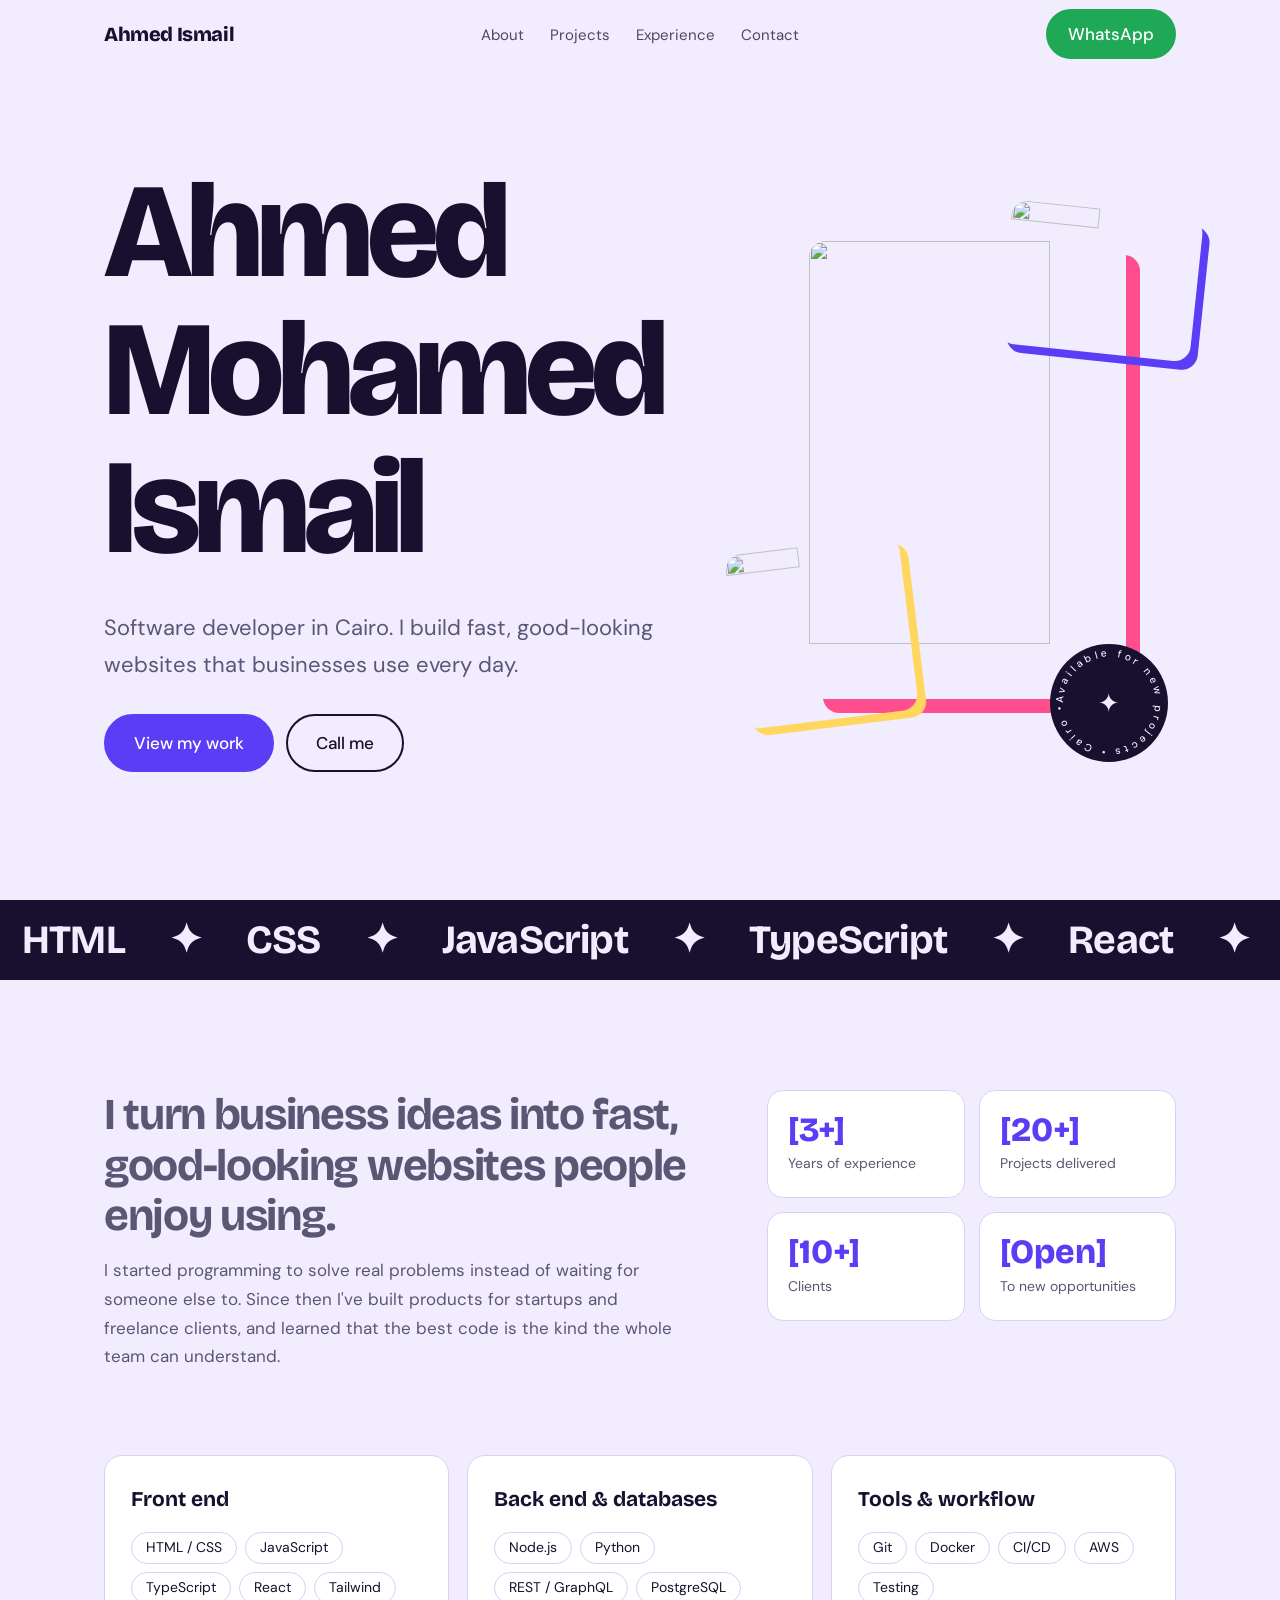
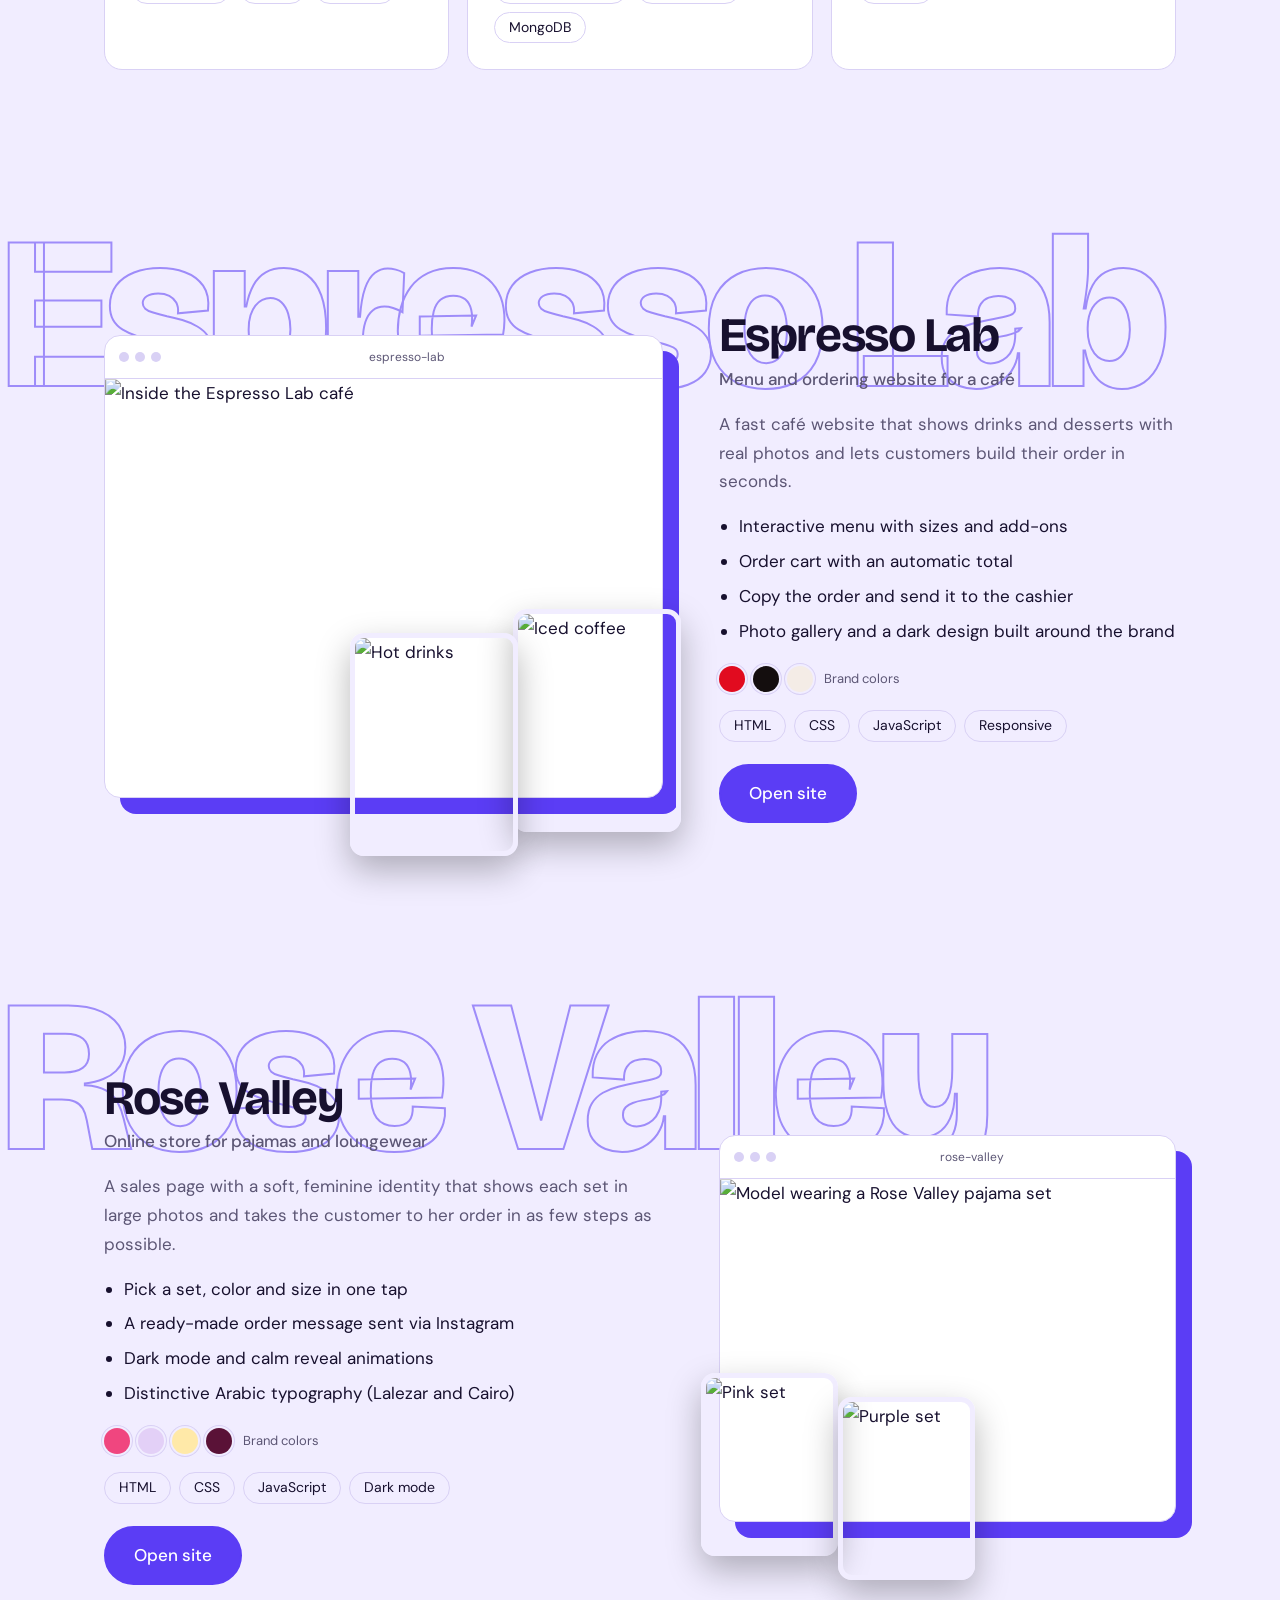
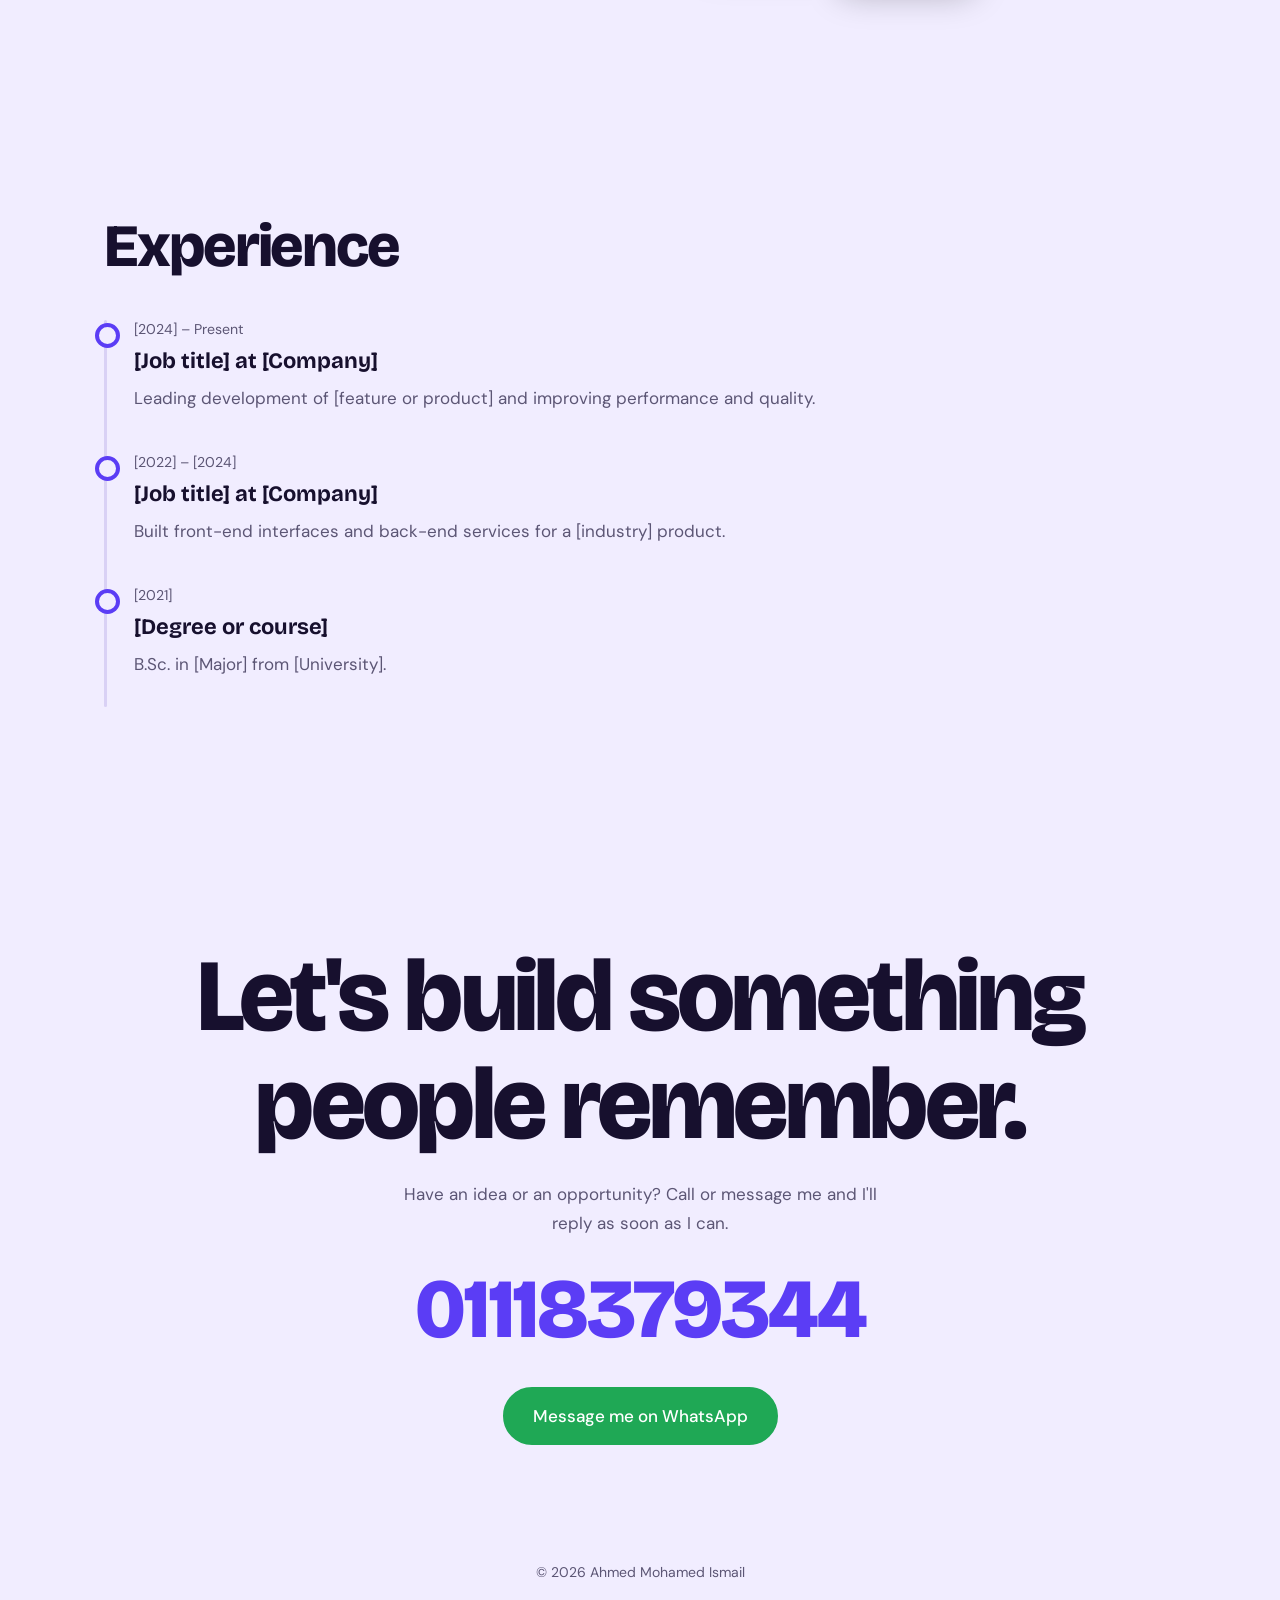
==== index.html @ ab4a49ce "Add files via upload" ====
<!DOCTYPE html>
<html lang="en" dir="ltr">
<head>
<meta charset="utf-8">
<meta name="viewport" content="width=device-width, initial-scale=1, viewport-fit=cover">
<title>Ahmed Mohamed Ismail | Software Developer</title>
<link rel="preconnect" href="https://fonts.googleapis.com">
<link href="https://fonts.googleapis.com/css2?family=Bricolage+Grotesque:opsz,wght@12..96,500;12..96,700;12..96,800&family=DM+Sans:wght@400;500&display=swap" rel="stylesheet">
<link rel="stylesheet" href="style.css">
</head>
<body data-theme="home"><header class="nav"><div class="wrap">
  <a class="logo" href="#top">Ahmed Ismail</a>
  <ul><li><a href="#about">About</a></li><li><a href="#projects">Projects</a></li><li><a href="#exp">Experience</a></li><li><a href="#contact">Contact</a></li></ul>
  <a class="btn wa" style="padding:9px 20px" href="https://wa.me/201118379344" target="_blank" rel="noopener">WhatsApp</a>
</div></header>

<section class="hero" id="top" data-theme="home"><div class="wrap">
  <div>
    <h1 aria-label="Ahmed Mohamed Ismail"><span class="ln" aria-hidden="true">Ahmed</span><span class="ln" aria-hidden="true">Mohamed</span><span class="ln" aria-hidden="true">Ismail</span></h1>
    <p>Software developer in Cairo. I build fast, good-looking websites that businesses use every day.</p>
    <div class="btns"><a class="btn main" href="#projects">View my work</a><a class="btn" href="tel:+201118379344" target="_top">Call me</a></div>
  </div>
  <div class="stack" aria-hidden="true">
    <img class="lay l1" src="images/Rm.webp" data-k="Rm" alt="">
    <img class="lay l2" src="images/Ea.webp" data-k="Ea" alt="">
    <img class="lay l3" src="images/Em.webp" data-k="Em" alt="">
    <div class="badge"><svg viewBox="0 0 120 120"><defs><path id="cp" d="M60,60 m-47,0 a47,47 0 1,1 94,0 a47,47 0 1,1 -94,0"/></defs><text><textPath href="#cp" textLength="292" lengthAdjust="spacing">Available for new projects • Cairo • </textPath></text></svg><b>✦</b></div>
  </div>
</div></section>

<div class="band" aria-hidden="true"><div class="track"><span>HTML</span><span>✦</span><span>CSS</span><span>✦</span><span>JavaScript</span><span>✦</span><span>TypeScript</span><span>✦</span><span>React</span><span>✦</span><span>Node.js</span><span>✦</span><span>Python</span><span>✦</span><span>PostgreSQL</span><span>✦</span><span>Git</span><span>✦</span><span>Docker</span><span>✦</span><span>HTML</span><span>✦</span><span>CSS</span><span>✦</span><span>JavaScript</span><span>✦</span><span>TypeScript</span><span>✦</span><span>React</span><span>✦</span><span>Node.js</span><span>✦</span><span>Python</span><span>✦</span><span>PostgreSQL</span><span>✦</span><span>Git</span><span>✦</span><span>Docker</span><span>✦</span></div></div>

<section class="pad" id="about" data-theme="home"><div class="wrap">
  <div class="about">
    <div>
      <p class="lead">I turn business ideas into fast, good-looking websites people enjoy using.</p>
      <p>I started programming to solve real problems instead of waiting for someone else to. Since then I've built products for startups and freelance clients, and learned that the best code is the kind the whole team can understand.</p>
    </div>
    <div class="facts">
      <div class="fact"><strong>[3+]</strong><span>Years of experience</span></div>
      <div class="fact"><strong>[20+]</strong><span>Projects delivered</span></div>
      <div class="fact"><strong>[10+]</strong><span>Clients</span></div>
      <div class="fact"><strong>[Open]</strong><span>To new opportunities</span></div>
    </div>
  </div>
  <div class="skills" style="margin-top:70px">
    <div class="card"><h3>Front end</h3><div class="chips"><span class="chip">HTML / CSS</span><span class="chip">JavaScript</span><span class="chip">TypeScript</span><span class="chip">React</span><span class="chip">Tailwind</span></div></div>
    <div class="card"><h3>Back end &amp; databases</h3><div class="chips"><span class="chip">Node.js</span><span class="chip">Python</span><span class="chip">REST / GraphQL</span><span class="chip">PostgreSQL</span><span class="chip">MongoDB</span></div></div>
    <div class="card"><h3>Tools &amp; workflow</h3><div class="chips"><span class="chip">Git</span><span class="chip">Docker</span><span class="chip">CI/CD</span><span class="chip">AWS</span><span class="chip">Testing</span></div></div>
  </div>
</div></section>

<span id="projects"></span>
<section class="proj" id="espresso" data-theme="espresso">
  <div class="big" aria-hidden="true">Espresso Lab</div>
  <div class="wrap"><div class="pgrid">
    <div class="shot">
      <div class="frame"><div class="bar"><span></span><span></span><span></span><em>espresso-lab</em></div><img src="images/Em.webp" data-k="Em" alt="Inside the Espresso Lab café"></div>
      <img class="mini a" src="images/Ea.webp" data-k="Ea" alt="Iced coffee"><img class="mini b" src="images/Eb.webp" data-k="Eb" alt="Hot drinks">
    </div>
    <div class="info">
      <h3>Espresso Lab</h3>
      <p class="kind">Menu and ordering website for a café</p>
      <p>A fast café website that shows drinks and desserts with real photos and lets customers build their order in seconds.</p>
      <ul><li>Interactive menu with sizes and add-ons</li><li>Order cart with an automatic total</li><li>Copy the order and send it to the cashier</li><li>Photo gallery and a dark design built around the brand</li></ul>
      <div class="sw"><i style="background:#e10b1f"></i><i style="background:#140e0e"></i><i style="background:#f4ece6"></i>&nbsp;Brand colors</div>
      <div class="chips" style="margin-bottom:22px"><span class="chip">HTML</span><span class="chip">CSS</span><span class="chip">JavaScript</span><span class="chip">Responsive</span></div>
      <a class="btn main" href="projects/espresso-lab.html" target="_blank" rel="noopener">Open site</a>
    </div>
  </div></div>
</section>

<section class="proj rev" id="rose" data-theme="rose">
  <div class="big" aria-hidden="true">Rose Valley</div>
  <div class="wrap"><div class="pgrid">
    <div class="shot">
      <div class="frame"><div class="bar"><span></span><span></span><span></span><em>rose-valley</em></div><img src="images/Rm.webp" data-k="Rm" alt="Model wearing a Rose Valley pajama set" style="object-position:center 20%"></div>
      <img class="mini a" src="images/Ra.webp" data-k="Ra" alt="Pink set"><img class="mini b" src="images/Rb.webp" data-k="Rb" alt="Purple set">
    </div>
    <div class="info">
      <h3>Rose Valley</h3>
      <p class="kind">Online store for pajamas and loungewear</p>
      <p>A sales page with a soft, feminine identity that shows each set in large photos and takes the customer to her order in as few steps as possible.</p>
      <ul><li>Pick a set, color and size in one tap</li><li>A ready-made order message sent via Instagram</li><li>Dark mode and calm reveal animations</li><li>Distinctive Arabic typography (Lalezar and Cairo)</li></ul>
      <div class="sw"><i style="background:#f0467f"></i><i style="background:#e3d0f7"></i><i style="background:#ffe9a8"></i><i style="background:#5a1237"></i>&nbsp;Brand colors</div>
      <div class="chips" style="margin-bottom:22px"><span class="chip">HTML</span><span class="chip">CSS</span><span class="chip">JavaScript</span><span class="chip">Dark mode</span></div>
      <a class="btn main" href="projects/rose-valley.html" target="_blank" rel="noopener">Open site</a>
    </div>
  </div></div>
</section>

<section class="pad" id="exp" data-theme="home"><div class="wrap">
  <h2>Experience</h2>
  <div class="tl"><i></i><ul style="list-style:none;margin:0;padding:0">
    <li><small>[2024] – Present</small><h3>[Job title] at [Company]</h3><p>Leading development of [feature or product] and improving performance and quality.</p></li>
    <li><small>[2022] – [2024]</small><h3>[Job title] at [Company]</h3><p>Built front-end interfaces and back-end services for a [industry] product.</p></li>
    <li><small>[2021]</small><h3>[Degree or course]</h3><p>B.Sc. in [Major] from [University].</p></li>
  </ul></div>
</div></section>

<section class="contact" id="contact" data-theme="home"><div class="wrap">
  <h2>Let's build something people remember.</h2>
  <p>Have an idea or an opportunity? Call or message me and I'll reply as soon as I can.</p>
  <a class="num" href="tel:+201118379344" target="_top">01118379344</a><br>
  <a class="btn wa" id="mag" href="https://wa.me/201118379344" target="_blank" rel="noopener">Message me on WhatsApp</a>
</div></section>
<footer>© 2026 Ahmed Mohamed Ismail</footer>

<div id="viewer" hidden role="dialog" aria-modal="true" aria-label="Project preview"><div class="vbar"><b id="vt"></b><span><a id="vo" target="_blank" rel="noopener">Open in new tab</a><button id="vc" type="button">Close</button></span></div><iframe id="vf" title="Project preview" sandbox="allow-scripts allow-same-origin allow-popups allow-forms allow-modals allow-top-navigation-by-user-activation"></iframe></div>
<script src="script.js"></script>
</body>
</html>
---- style.css ----
:root{--bg:#f1edff;--fg:#17102e;--accent:#5b3df5;--muted:#5c5675;--card:#fff;--line:#d9d1f5;--on:#fff;--pop:#ff4d8d;--sun:#ffd75e;
box-sizing:border-box;padding-bottom:env(safe-area-inset-bottom,0px)}
@media (prefers-color-scheme:dark){:root:not([data-theme="light"]){--bg:#110c24;--fg:#f1edff;--accent:#8f7bff;--muted:#a59fc0;--card:#1b1536;--line:#2c2450;--on:#110c24}}
:root[data-theme="dark"]{--bg:#110c24;--fg:#f1edff;--accent:#8f7bff;--muted:#a59fc0;--card:#1b1536;--line:#2c2450;--on:#110c24}
body[data-theme="espresso"]{--bg:#150a0c;--fg:#f4ece6;--accent:#e10b1f;--muted:#b3a39d;--card:#241415;--line:#3a2224;--on:#fff}
body[data-theme="rose"]{--bg:#ffe6ef;--fg:#5a1237;--accent:#f0467f;--muted:#86465f;--card:#fff;--line:#f5c3d6;--on:#fff}
html{scroll-padding-top:env(safe-area-inset-top,0px);scroll-behavior:smooth;-webkit-text-size-adjust:100%}
*{box-sizing:border-box}
body{margin:0;overflow-x:clip;background:var(--bg);color:var(--fg);font:400 17px/1.7 "DM Sans","Segoe UI",system-ui,sans-serif;transition:background-color .9s ease,color .9s ease}
h1,h2,h3,.logo{font-family:"Bricolage Grotesque","DM Sans",system-ui,sans-serif}
a{color:inherit}
:focus-visible{outline:3px solid var(--accent);outline-offset:3px;border-radius:6px}
.wrap{max-width:1120px;margin:0 auto;padding:0 24px;position:relative}
.btn,.chip,.frame,.fact,.card,.bar,.nav{transition:background-color .9s,border-color .9s,color .9s,box-shadow .9s,transform .25s}
/* nav */
.nav{position:fixed;top:0;left:0;right:0;z-index:20;padding-top:env(safe-area-inset-top,0px);background:var(--bg);background:color-mix(in srgb,var(--bg) 78%,transparent);backdrop-filter:blur(12px);-webkit-backdrop-filter:blur(12px)}
.nav .wrap{display:flex;align-items:center;justify-content:space-between;height:68px}
.logo{font-weight:800;font-size:20px;text-decoration:none;letter-spacing:-.02em}
.nav ul{display:flex;gap:26px;list-style:none;margin:0;padding:0}
.nav ul a{text-decoration:none;font-size:15px;opacity:.75}.nav ul a:hover{opacity:1}
.btn{display:inline-block;padding:13px 28px;border-radius:999px;text-decoration:none;font-weight:500;border:2px solid var(--fg);cursor:pointer}
.btn.main{background:var(--accent);border-color:var(--accent);color:var(--on)}
.btn.wa{background:#1fa855;border-color:#1fa855;color:#fff}
.btn:hover{transform:translateY(-3px)}
.btns{display:flex;gap:12px;flex-wrap:wrap}
/* hero */
.hero,.proj,.contact{overflow-x:clip}
.hero{min-height:100vh;min-height:100svh;display:flex;align-items:center;padding:110px 0 70px}
.hero .wrap{display:grid;grid-template-columns:1.2fr .8fr;gap:30px;align-items:center;width:100%}
.hero h1{font-size:clamp(54px,10.5vw,148px);line-height:.95;font-weight:800;letter-spacing:-.045em;margin:0 0 26px}
.ln{display:block;overflow:hidden;padding-bottom:.08em}
.ch{display:inline-block;animation:rise 1s cubic-bezier(.2,.8,.2,1) both;animation-delay:calc(var(--i)*45ms + 150ms)}
@keyframes rise{from{transform:translateY(108%)}to{transform:none}}
.hero p{font-size:clamp(18px,2.2vw,22px);color:var(--muted);max-width:27em;margin:0 0 30px}
.stack{position:relative;aspect-ratio:4/5;width:100%;max-width:420px;justify-self:center;--mx:0;--my:0}
.lay{position:absolute;border-radius:16px;object-fit:cover;transform:translate(calc(var(--mx)*var(--d)*1px),calc(var(--my)*var(--d)*1px)) rotate(var(--r));transition:transform .25s ease-out}
.l1{inset:6% 12% 6% 12%;width:76%;height:88%;--d:14;--r:0deg;box-shadow:14px 14px 0 var(--pop)}
.l2{left:-6%;bottom:2%;width:42%;aspect-ratio:1;--d:30;--r:-7deg;box-shadow:8px 8px 0 var(--sun)}
.l3{right:-5%;top:0;width:46%;aspect-ratio:4/3;--d:22;--r:6deg;box-shadow:8px 8px 0 var(--accent)}
.badge{position:absolute;right:2%;bottom:-6%;width:118px;height:118px;border-radius:50%;background:var(--fg);color:var(--bg);display:grid;place-items:center;z-index:3}
.badge svg{position:absolute;inset:0;width:100%;height:100%;animation:spin 16s linear infinite}
.badge text{font:500 10.5px "DM Sans",sans-serif;fill:currentColor}
.badge b{font-size:26px}
@keyframes spin{to{transform:rotate(360deg)}}
/* marquee */
.band{background:var(--fg);color:var(--bg);overflow:hidden;padding:20px 0;direction:ltr}
.track{display:flex;width:max-content;animation:slide 32s linear infinite;font:700 clamp(24px,3.4vw,40px)/1 "Bricolage Grotesque",sans-serif;letter-spacing:-.02em}
.track span{padding:0 22px;white-space:nowrap}
.band:hover .track{animation-play-state:paused}
@keyframes slide{to{transform:translateX(-50%)}}
/* sections */
section{position:relative}
.pad{padding:110px 0}
h2{font-size:clamp(34px,5vw,60px);line-height:1.05;letter-spacing:-.035em;margin:0 0 36px;font-weight:800}
.about{display:grid;grid-template-columns:1.2fr .8fr;gap:50px;align-items:start}
.lead{font:700 clamp(26px,3.6vw,44px)/1.15 "Bricolage Grotesque",sans-serif;letter-spacing:-.03em;margin:0 0 22px}
.about p{color:var(--muted);margin:0 0 14px;max-width:34em}
.facts{display:grid;grid-template-columns:1fr 1fr;gap:14px}
.fact{background:var(--card);border:1px solid var(--line);border-radius:16px;padding:20px}
.fact strong{display:block;font:800 34px/1.1 "Bricolage Grotesque",sans-serif;color:var(--accent)}
.fact span{font-size:14px;color:var(--muted)}
.skills{display:grid;grid-template-columns:repeat(3,1fr);gap:18px}
.card{background:var(--card);border:1px solid var(--line);border-radius:18px;padding:26px}
.card:hover{transform:translateY(-6px)}
.card h3{margin:0 0 14px;font-size:21px}
.chips{display:flex;flex-wrap:wrap;gap:8px}
.chip{border:1px solid var(--line);border-radius:999px;padding:3px 14px;font-size:14px;background:transparent}
/* projects */
.proj{padding:130px 0 120px;overflow:hidden}
.big{position:absolute;top:26px;left:0;font:800 clamp(80px,17vw,250px)/1 "Bricolage Grotesque",sans-serif;letter-spacing:-.05em;white-space:nowrap;color:transparent;-webkit-text-stroke:2px var(--accent);opacity:.55;transform:translateX(calc(var(--p,0)*-18vw));pointer-events:none;user-select:none}
.pgrid{display:grid;grid-template-columns:1.1fr .9fr;gap:56px;align-items:center;position:relative}
.rev .shot{order:2}
.shot{position:relative}
.frame{background:var(--card);border:1px solid var(--line);border-radius:16px;overflow:hidden;box-shadow:16px 16px 0 var(--accent);transform:perspective(1000px) rotateX(var(--rx,0deg)) rotateY(var(--ry,0deg))}
.bar{display:flex;gap:6px;align-items:center;padding:11px 14px;border-bottom:1px solid var(--line);direction:ltr}
.bar span{width:10px;height:10px;border-radius:50%;background:var(--line)}
.bar em{margin:0 auto;font-size:12px;font-style:normal;color:var(--muted)}
.frame img{display:block;width:100%;aspect-ratio:4/3;object-fit:cover;clip-path:inset(0);transition:clip-path 1.1s cubic-bezier(.7,0,.2,1)}
.js .frame:not(.in) img{clip-path:inset(0 0 100% 0)}
.proj .frame,.proj h3{cursor:pointer}
.mini{position:absolute;width:30%;aspect-ratio:3/4;object-fit:cover;border-radius:14px;border:5px solid var(--bg);box-shadow:0 14px 34px rgba(0,0,0,.28);transition:border-color .9s}
.mini.a{bottom:-34px;right:-18px}.mini.b{bottom:-58px;right:26%}
.rev .mini.a{left:-18px;right:auto}.rev .mini.b{left:26%;right:auto}
.info h3{font-size:clamp(32px,4vw,48px);margin:0 0 4px;letter-spacing:-.03em;line-height:1.05}
.kind{color:var(--accent);font-weight:500;margin:0 0 16px}
.info p{color:var(--muted);margin:0 0 16px}
.info ul{margin:0 0 20px;padding:0 0 0 20px}.info li{margin-bottom:6px}
.sw{display:flex;gap:8px;align-items:center;margin:0 0 18px;font-size:13px;color:var(--muted)}
.sw i{width:26px;height:26px;border-radius:50%;box-shadow:0 0 0 2px var(--bg),0 0 0 3px var(--line)}
/* experience */
.tl{list-style:none;margin:0;padding:0 0 0 30px;position:relative}
.tl:before,.tl i{content:"";position:absolute;left:0;top:6px;bottom:6px;width:3px;border-radius:3px;background:var(--line)}
.tl i{background:var(--accent);bottom:auto;height:calc(100% - 12px);transform-origin:top;transform:scaleY(var(--lp,0))}
.tl li{position:relative;padding-bottom:34px}
.tl li:before{content:"";position:absolute;left:-39px;top:9px;width:17px;height:17px;border-radius:50%;background:var(--bg);border:4px solid var(--accent)}
.tl small{color:var(--muted)}.tl h3{margin:0;font-size:22px}.tl p{margin:4px 0 0;color:var(--muted)}
/* contact */
.contact{text-align:center;padding:120px 0 90px}
.contact h2{font-size:clamp(40px,8vw,104px);margin-bottom:22px}
.contact p{color:var(--muted);max-width:28em;margin:0 auto 26px}
.num{display:inline-block;font:800 clamp(34px,7vw,84px)/1.1 "Bricolage Grotesque",sans-serif;letter-spacing:-.03em;color:var(--accent);text-decoration:none;margin-bottom:30px}
.num:hover{text-decoration:underline;text-underline-offset:10px}
footer{padding:26px 0 44px;text-align:center;color:var(--muted);font-size:14px}
@media (max-width:820px){
 .nav ul{display:none}
 .hero{padding-top:96px}.hero .wrap,.about,.pgrid,.skills{grid-template-columns:1fr}
 .stack{max-width:340px;margin:24px auto 30px}.pad{padding:80px 0}.proj{padding:100px 0 100px}.pgrid{gap:70px}
 .rev .shot{order:0}.mini{width:28%}.mini.a,.rev .mini.a{right:10px;left:auto}.mini.b,.rev .mini.b{right:calc(28% + 20px);left:auto}
 .frame{box-shadow:8px 8px 0 var(--accent)}.wrap{padding:0 18px}
}
@media (prefers-reduced-motion:reduce){
 html{scroll-behavior:auto}.ch{animation:none;transform:none}.track,.badge svg{animation:none}
 .js .frame:not(.in) img,.frame img{clip-path:none;transition:none}.big{transform:none}.lay{transition:none}.btn,.card{transition:none}.tl i{transform:none}
}
#viewer{position:fixed;inset:0;z-index:50;background:#111;display:flex;flex-direction:column}
#viewer[hidden]{display:none}
.vbar{display:flex;align-items:center;justify-content:space-between;gap:10px;padding:10px 14px;padding-top:calc(10px + env(safe-area-inset-top,0px));background:#111;color:#fff;font:500 14px "DM Sans",system-ui,sans-serif}
.vbar span{display:flex;gap:8px;align-items:center}
.vbar a,.vbar button{color:#fff;background:transparent;border:1px solid #ffffff55;border-radius:999px;padding:6px 14px;font:inherit;text-decoration:none;cursor:pointer}
.vbar button{background:#fff;color:#111;border-color:#fff}
#vf{flex:1;width:100%;border:0;background:#fff}
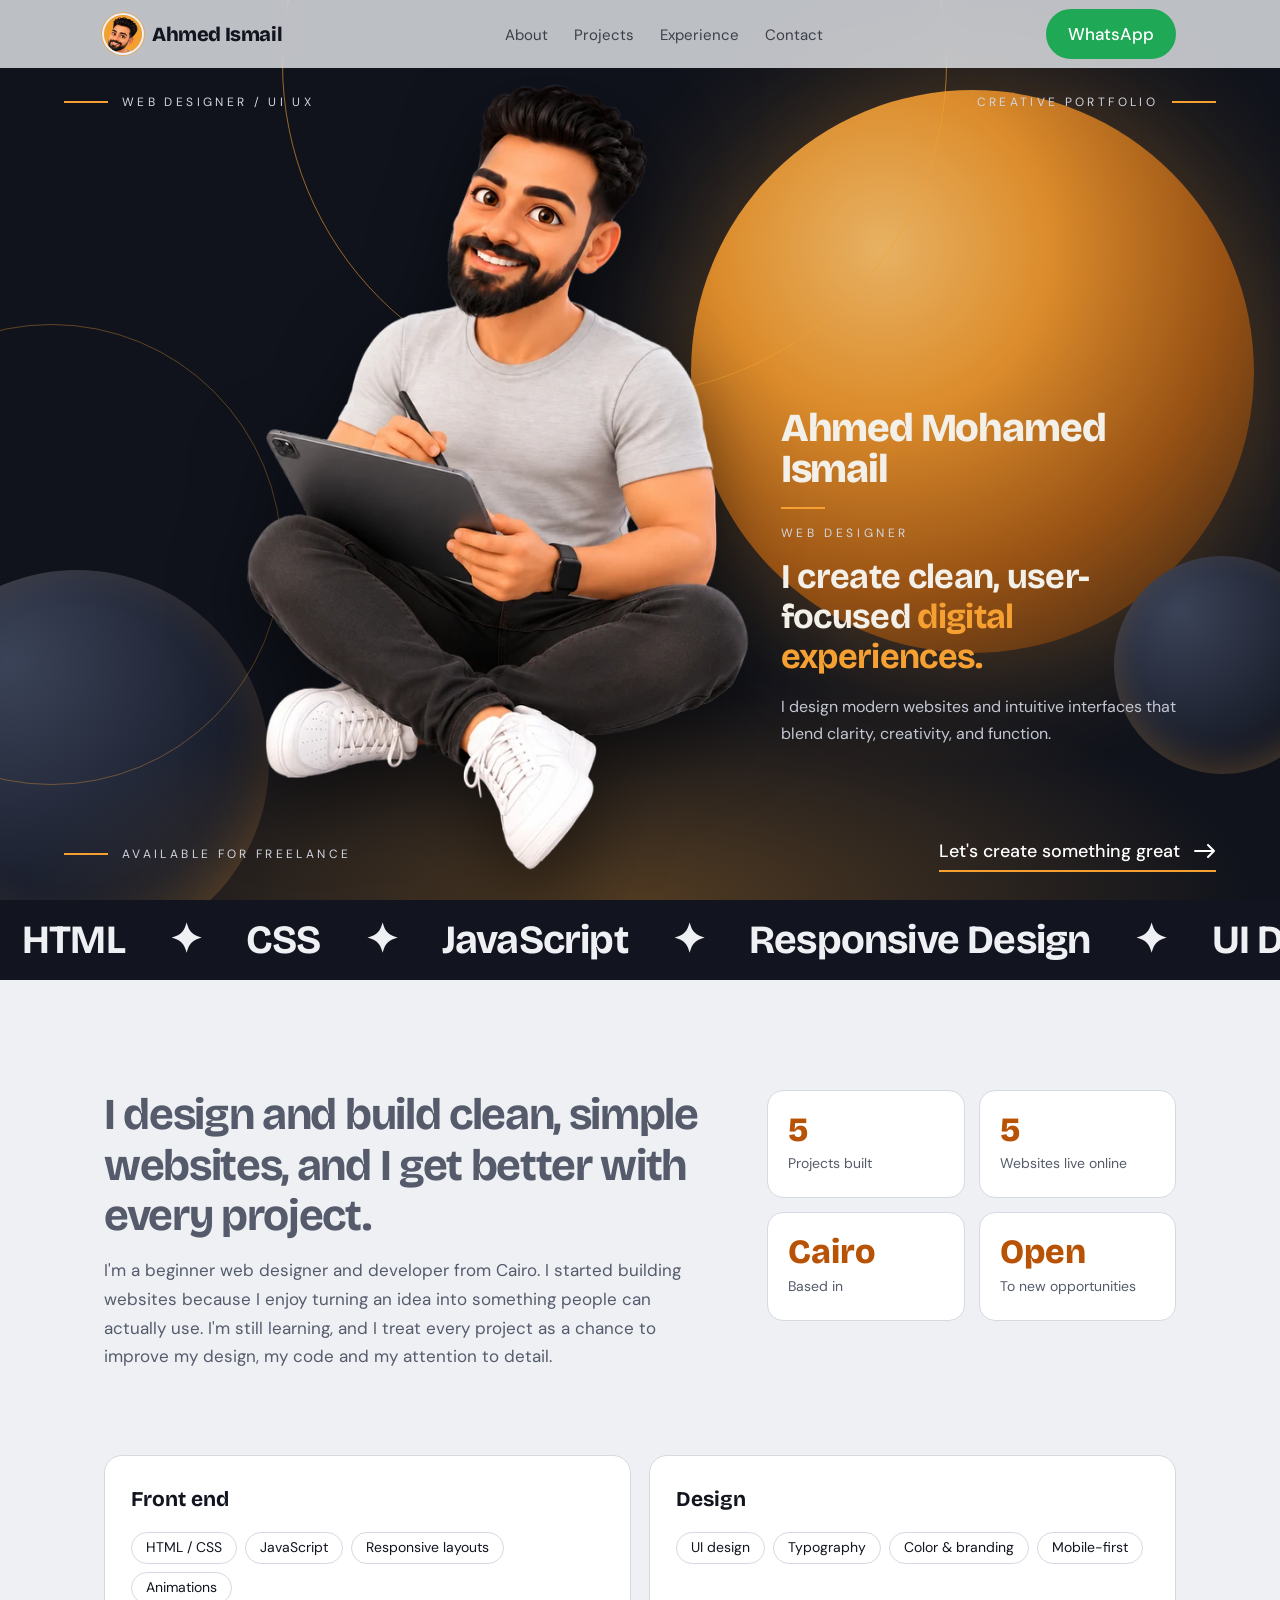
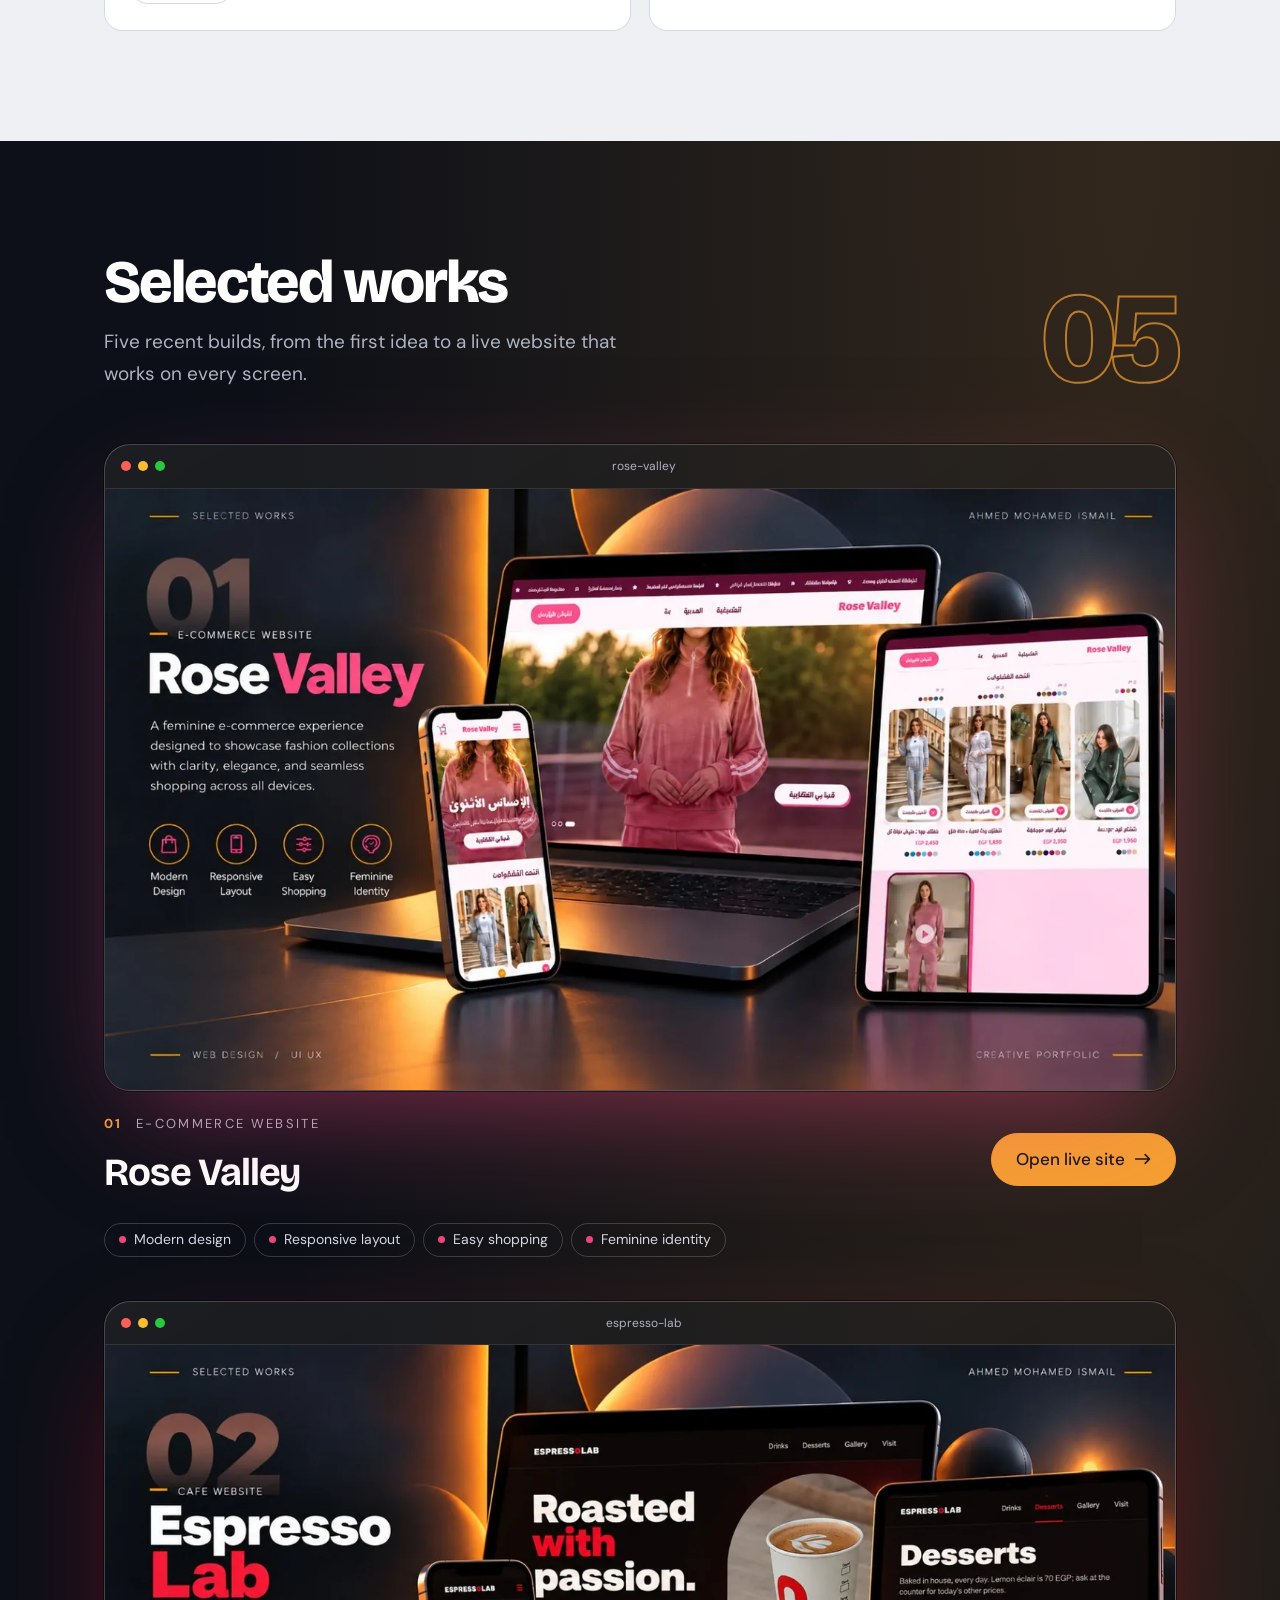
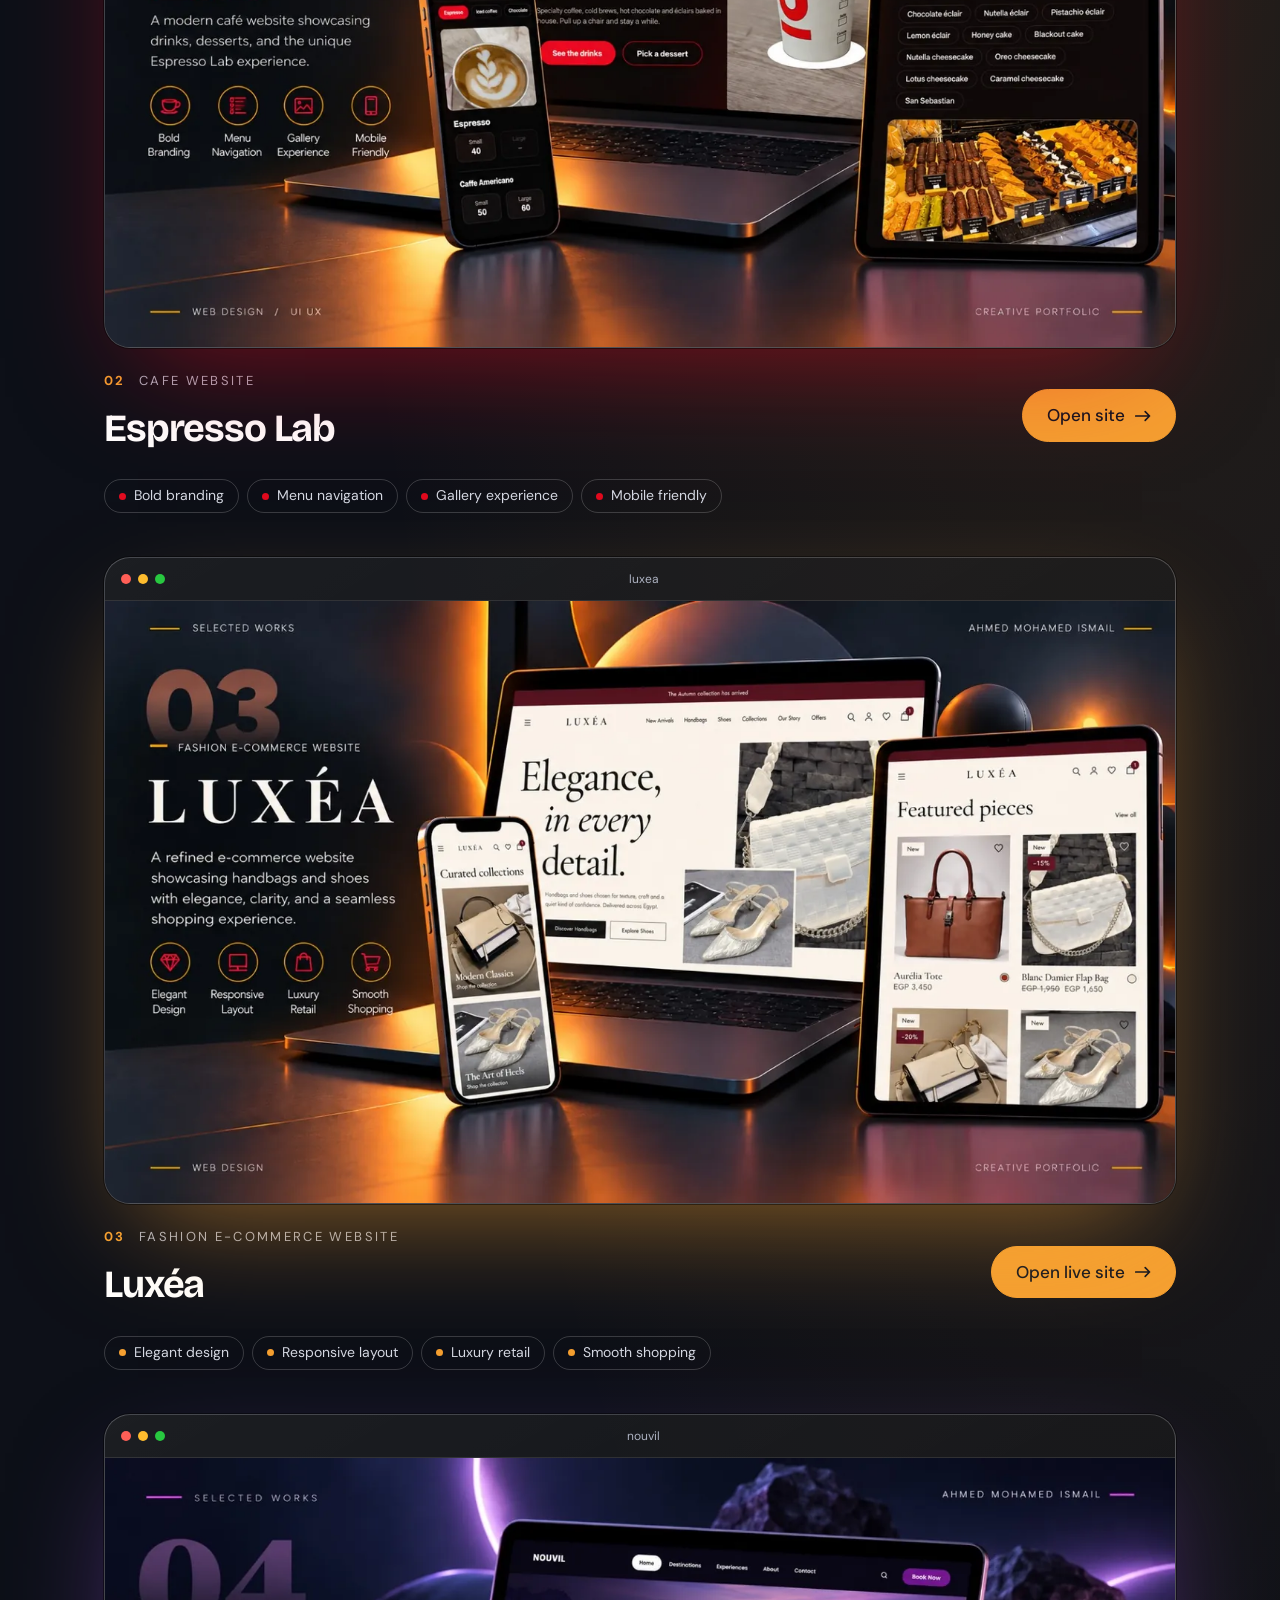
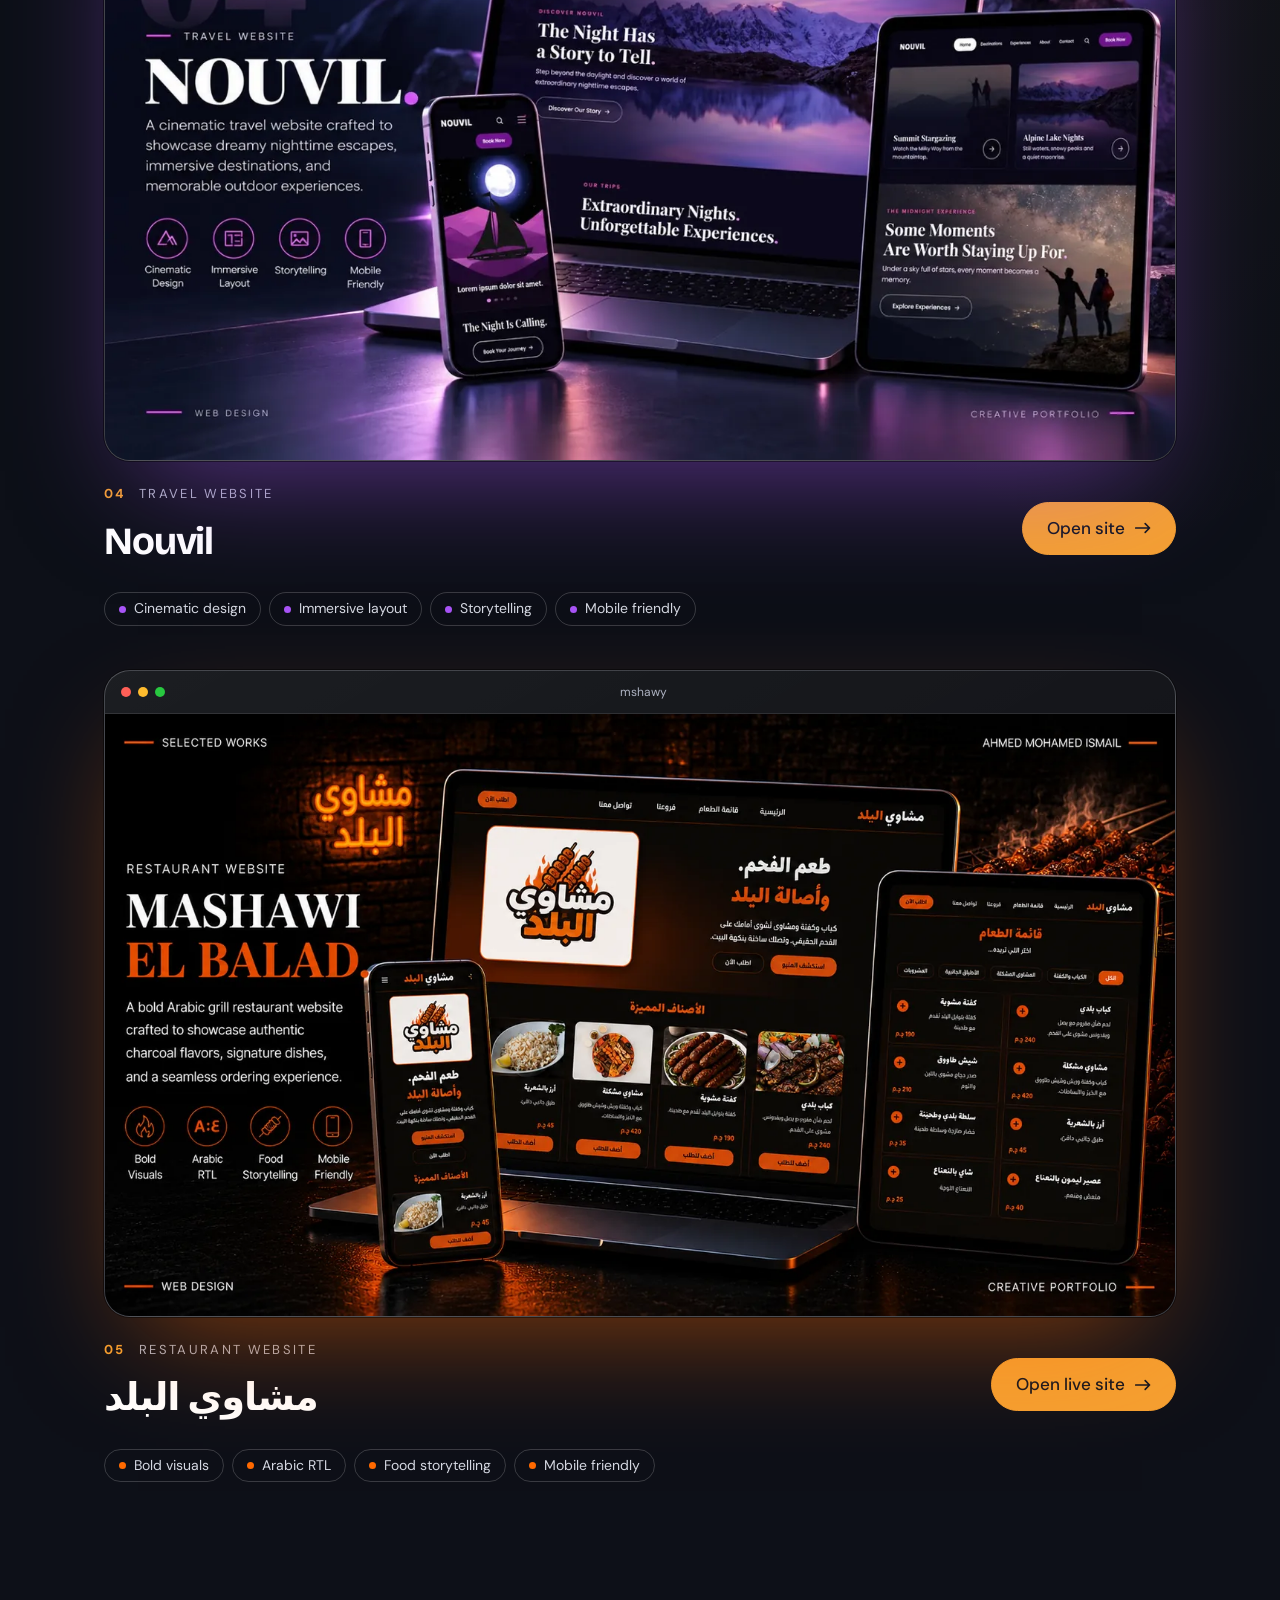
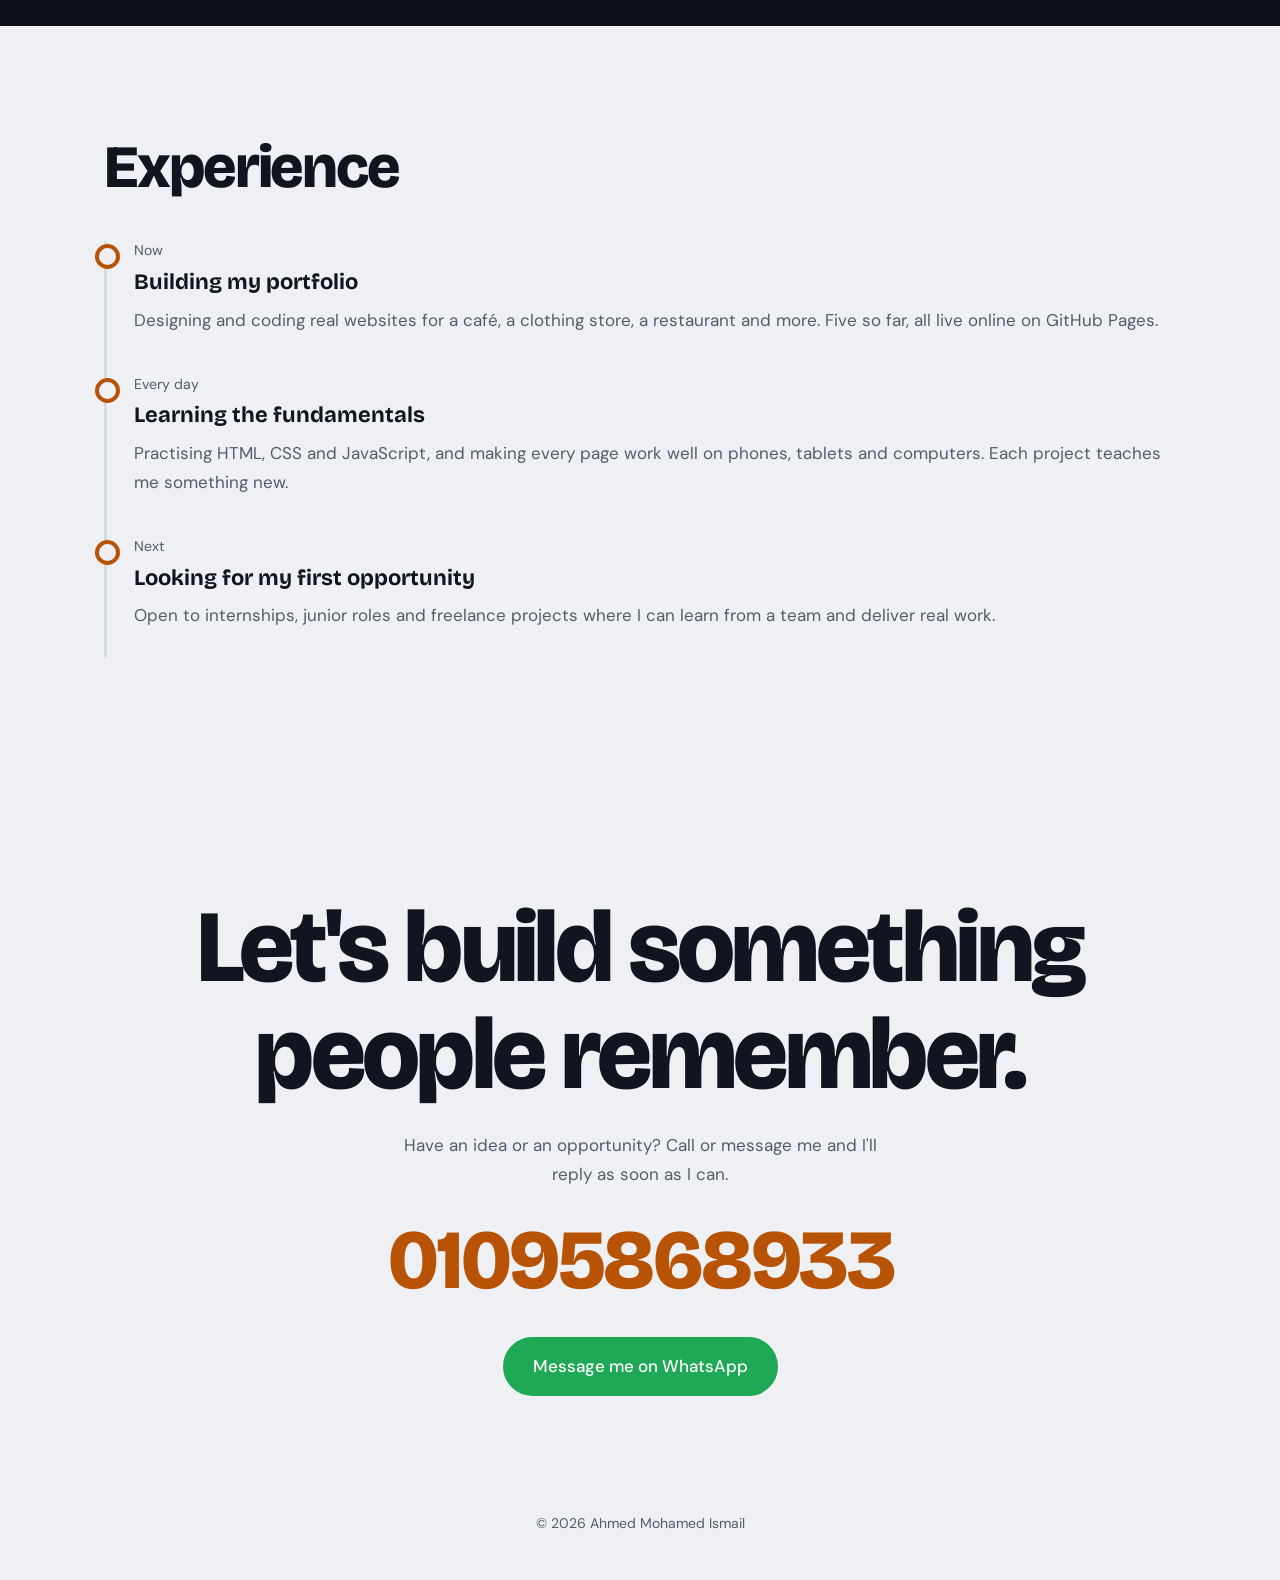
==== commit a2ef557f: "Update portfolio: five live projects, beginner-honest about and experience Co-Authored-By: Claude So" ====
--- a/index.html
+++ b/index.html
@@ -3,110 +3,372 @@
 <head>
 <meta charset="utf-8">
 <meta name="viewport" content="width=device-width, initial-scale=1, viewport-fit=cover">
+<meta name="theme-color" content="#10131c">
+<meta name="description" content="Ahmed Mohamed Ismail - web designer and developer in Cairo. Selected works: Rose Valley, Espresso Lab, Luxea, Nouvil and Mashawi El Balad."><link rel="icon" href="data:image/svg+xml,%3Csvg xmlns=%22http://www.w3.org/2000/svg%22 viewBox=%220 0 100 100%22%3E%3Ctext y=%22.9em%22 font-size=%2290%22%3E%F0%9F%92%BB%3C/text%3E%3C/svg%3E">
 <title>Ahmed Mohamed Ismail | Software Developer</title>
 <link rel="preconnect" href="https://fonts.googleapis.com">
 <link href="https://fonts.googleapis.com/css2?family=Bricolage+Grotesque:opsz,wght@12..96,500;12..96,700;12..96,800&family=DM+Sans:wght@400;500&display=swap" rel="stylesheet">
-<link rel="stylesheet" href="style.css">
+<style>
+:root{--bg:#eef0f4;--fg:#12151f;--accent:#b85205;--muted:#555b6b;--card:#fff;--line:#d5d9e2;--on:#fff;--pop:#ff4d8d;--sun:#ffd75e;
+box-sizing:border-box;padding-bottom:env(safe-area-inset-bottom,0px)}
+@media (prefers-color-scheme:dark){:root:not([data-theme="light"]){--bg:#0f121b;--fg:#f3efe9;--accent:#f5a031;--muted:#a9adbb;--card:#181c28;--line:#2a3040;--on:#12151f}}
+:root[data-theme="dark"]{--bg:#0f121b;--fg:#f3efe9;--accent:#f5a031;--muted:#a9adbb;--card:#181c28;--line:#2a3040;--on:#12151f}
+body[data-theme="espresso"]{--bg:#150a0c;--fg:#f4ece6;--accent:#e10b1f;--muted:#b3a39d;--card:#241415;--line:#3a2224;--on:#fff}
+body[data-theme="rose"]{--bg:#ffe6ef;--fg:#5a1237;--accent:#f0467f;--muted:#86465f;--card:#fff;--line:#f5c3d6;--on:#fff}
+html{scroll-padding-top:env(safe-area-inset-top,0px);scroll-behavior:smooth;-webkit-text-size-adjust:100%}
+*{box-sizing:border-box}
+body{margin:0;overflow-x:hidden;overflow-x:clip;background:var(--bg);color:var(--fg);font:400 17px/1.7 "DM Sans","Segoe UI",system-ui,sans-serif;transition:background-color .9s ease,color .9s ease}
+h1,h2,h3,.logo{font-family:"Bricolage Grotesque","DM Sans",system-ui,sans-serif}
+a{color:inherit}
+:focus-visible{outline:3px solid var(--accent);outline-offset:3px;border-radius:6px}
+.wrap{max-width:1120px;margin:0 auto;padding:0 24px;position:relative}
+.btn,.chip,.frame,.fact,.card,.bar,.nav{transition:background-color .9s,border-color .9s,color .9s,box-shadow .9s,transform .25s}
+/* nav */
+.nav{position:fixed;top:0;left:0;right:0;z-index:20;padding-top:env(safe-area-inset-top,0px);background:var(--bg);background:color-mix(in srgb,var(--bg) 78%,transparent);backdrop-filter:blur(12px);-webkit-backdrop-filter:blur(12px)}
+.nav .wrap{display:flex;align-items:center;justify-content:space-between;height:68px}
+.logo{font-weight:800;font-size:20px;text-decoration:none;letter-spacing:-.02em}
+.nav ul{display:flex;gap:26px;list-style:none;margin:0;padding:0}
+.nav ul a{text-decoration:none;font-size:15px;opacity:.75}.nav ul a:hover{opacity:1}
+.btn{display:inline-block;padding:13px 28px;border-radius:999px;text-decoration:none;font-weight:500;border:2px solid var(--fg);cursor:pointer}
+.btn.main{background:var(--accent);border-color:var(--accent);color:var(--on)}
+.btn.wa{background:#1fa855;border-color:#1fa855;color:#fff}
+.btn:hover{transform:translateY(-3px)}
+.btns{display:flex;gap:12px;flex-wrap:wrap}
+/* hero */
+.hero,.proj,.contact{overflow-x:clip}
+.hero{min-height:100vh;min-height:100svh;display:flex;align-items:center;padding:110px 0 70px}
+.hero .wrap{display:grid;grid-template-columns:1.2fr .8fr;gap:30px;align-items:center;width:100%}
+.hero h1{font-size:clamp(54px,10.5vw,148px);line-height:.95;font-weight:800;letter-spacing:-.045em;margin:0 0 26px}
+.ln{display:block;overflow:hidden;padding-bottom:.08em}
+.ch{display:inline-block;animation:rise 1s cubic-bezier(.2,.8,.2,1) both;animation-delay:calc(var(--i)*45ms + 150ms)}
+@keyframes rise{from{transform:translateY(108%)}to{transform:none}}
+.hero p{font-size:clamp(18px,2.2vw,22px);color:var(--muted);max-width:27em;margin:0 0 30px}
+.stack{position:relative;aspect-ratio:4/5;width:100%;max-width:420px;justify-self:center;--mx:0;--my:0}
+.lay{position:absolute;border-radius:16px;object-fit:cover;transform:translate(calc(var(--mx)*var(--d)*1px),calc(var(--my)*var(--d)*1px)) rotate(var(--r));transition:transform .25s ease-out}
+.l1{inset:6% 12% 6% 12%;width:76%;height:88%;--d:14;--r:0deg;box-shadow:14px 14px 0 var(--pop)}
+.l2{left:-6%;bottom:2%;width:42%;aspect-ratio:1;--d:30;--r:-7deg;box-shadow:8px 8px 0 var(--sun)}
+.l3{right:-5%;top:0;width:46%;aspect-ratio:4/3;--d:22;--r:6deg;box-shadow:8px 8px 0 var(--accent)}
+.badge{position:absolute;right:2%;bottom:-6%;width:118px;height:118px;border-radius:50%;background:var(--fg);color:var(--bg);display:grid;place-items:center;z-index:3}
+.badge svg{position:absolute;inset:0;width:100%;height:100%;animation:spin 16s linear infinite}
+.badge text{font:500 10.5px "DM Sans",sans-serif;fill:currentColor}
+.badge b{font-size:26px}
+@keyframes spin{to{transform:rotate(360deg)}}
+/* marquee */
+.band{background:var(--fg);color:var(--bg);overflow:hidden;padding:20px 0;direction:ltr}
+.track{display:flex;width:max-content;animation:slide 32s linear infinite;font:700 clamp(24px,3.4vw,40px)/1 "Bricolage Grotesque",sans-serif;letter-spacing:-.02em}
+.track span{padding:0 22px;white-space:nowrap}
+.band:hover .track{animation-play-state:paused}
+@keyframes slide{to{transform:translateX(-50%)}}
+/* sections */
+section{position:relative}
+.pad{padding:110px 0}
+h2{font-size:clamp(34px,5vw,60px);line-height:1.05;letter-spacing:-.035em;margin:0 0 36px;font-weight:800}
+.about{display:grid;grid-template-columns:1.2fr .8fr;gap:50px;align-items:start}
+.lead{font:700 clamp(26px,3.6vw,44px)/1.15 "Bricolage Grotesque",sans-serif;letter-spacing:-.03em;margin:0 0 22px}
+.about p{color:var(--muted);margin:0 0 14px;max-width:34em}
+.facts{display:grid;grid-template-columns:1fr 1fr;gap:14px}
+.fact{background:var(--card);border:1px solid var(--line);border-radius:16px;padding:20px}
+.fact strong{display:block;font:800 34px/1.1 "Bricolage Grotesque",sans-serif;color:var(--accent)}
+.fact span{font-size:14px;color:var(--muted)}
+.skills{display:grid;grid-template-columns:repeat(2,1fr);gap:18px}
+.card{background:var(--card);border:1px solid var(--line);border-radius:18px;padding:26px}
+.card:hover{transform:translateY(-6px)}
+.card h3{margin:0 0 14px;font-size:21px}
+.chips{display:flex;flex-wrap:wrap;gap:8px}
+.chip{border:1px solid var(--line);border-radius:999px;padding:3px 14px;font-size:14px;background:transparent}
+/* projects */
+.proj{padding:130px 0 120px;overflow:hidden}
+.big{position:absolute;top:26px;left:0;font:800 clamp(80px,17vw,250px)/1 "Bricolage Grotesque",sans-serif;letter-spacing:-.05em;white-space:nowrap;color:transparent;-webkit-text-stroke:2px var(--accent);opacity:.55;transform:translateX(calc(var(--p,0)*-18vw));pointer-events:none;user-select:none}
+.pgrid{display:grid;grid-template-columns:1.1fr .9fr;gap:56px;align-items:center;position:relative}
+.rev .shot{order:2}
+.shot{position:relative}
+.frame{background:var(--card);border:1px solid var(--line);border-radius:16px;overflow:hidden;box-shadow:16px 16px 0 var(--accent);transform:perspective(1000px) rotateX(var(--rx,0deg)) rotateY(var(--ry,0deg))}
+.bar{display:flex;gap:6px;align-items:center;padding:11px 14px;border-bottom:1px solid var(--line);direction:ltr}
+.bar span{width:10px;height:10px;border-radius:50%;background:var(--line)}
+.bar em{margin:0 auto;font-size:12px;font-style:normal;color:var(--muted)}
+.frame img{display:block;width:100%;aspect-ratio:4/3;object-fit:cover;clip-path:inset(0);transition:clip-path 1.1s cubic-bezier(.7,0,.2,1)}
+.js .frame:not(.in) img{clip-path:inset(0 0 100% 0)}
+.proj .frame,.proj h3{cursor:pointer}
+.mini{position:absolute;width:30%;aspect-ratio:3/4;object-fit:cover;border-radius:14px;border:5px solid var(--bg);box-shadow:0 14px 34px rgba(0,0,0,.28);transition:border-color .9s}
+.mini.a{bottom:-34px;right:-18px}.mini.b{bottom:-58px;right:26%}
+.rev .mini.a{left:-18px;right:auto}.rev .mini.b{left:26%;right:auto}
+.info h3{font-size:clamp(32px,4vw,48px);margin:0 0 4px;letter-spacing:-.03em;line-height:1.05}
+.kind{color:var(--accent);font-weight:500;margin:0 0 16px}
+.info p{color:var(--muted);margin:0 0 16px}
+.info ul{margin:0 0 20px;padding:0 0 0 20px}.info li{margin-bottom:6px}
+.sw{display:flex;gap:8px;align-items:center;margin:0 0 18px;font-size:13px;color:var(--muted)}
+.sw i{width:26px;height:26px;border-radius:50%;box-shadow:0 0 0 2px var(--bg),0 0 0 3px var(--line)}
+/* experience */
+.tl{list-style:none;margin:0;padding:0 0 0 30px;position:relative}
+.tl:before,.tl i{content:"";position:absolute;left:0;top:6px;bottom:6px;width:3px;border-radius:3px;background:var(--line)}
+.tl i{background:var(--accent);bottom:auto;height:calc(100% - 12px);transform-origin:top;transform:scaleY(var(--lp,0))}
+.tl li{position:relative;padding-bottom:34px}
+.tl li:before{content:"";position:absolute;left:-39px;top:9px;width:17px;height:17px;border-radius:50%;background:var(--bg);border:4px solid var(--accent)}
+.tl small{color:var(--muted)}.tl h3{margin:0;font-size:22px}.tl p{margin:4px 0 0;color:var(--muted)}
+/* contact */
+.contact{text-align:center;padding:120px 0 90px}
+.contact h2{font-size:clamp(40px,8vw,104px);margin-bottom:22px}
+.contact p{color:var(--muted);max-width:28em;margin:0 auto 26px}
+.num{display:inline-block;font:800 clamp(34px,7vw,84px)/1.1 "Bricolage Grotesque",sans-serif;letter-spacing:-.03em;color:var(--accent);text-decoration:none;margin-bottom:30px}
+.num:hover{text-decoration:underline;text-underline-offset:10px}
+footer{padding:26px 0 44px;text-align:center;color:var(--muted);font-size:14px}
+@media (max-width:820px){
+ .nav ul{display:none}
+ .hero{padding-top:96px}.hero .wrap,.about,.pgrid,.skills{grid-template-columns:1fr}
+ .stack{max-width:340px;margin:24px auto 30px}.pad{padding:80px 0}.proj{padding:100px 0 100px}.pgrid{gap:70px}
+ .rev .shot{order:0}.mini{width:28%}.mini.a,.rev .mini.a{right:10px;left:auto}.mini.b,.rev .mini.b{right:calc(28% + 20px);left:auto}
+ .frame{box-shadow:8px 8px 0 var(--accent)}.wrap{padding:0 18px}
+}
+@media (prefers-reduced-motion:reduce){
+ html{scroll-behavior:auto}.ch{animation:none;transform:none}.track,.badge svg{animation:none}
+ .js .frame:not(.in) img,.frame img{clip-path:none;transition:none}.big{transform:none}.lay{transition:none}.btn,.card{transition:none}.tl i{transform:none}
+}
+#viewer{position:fixed;inset:0;z-index:50;background:#111;display:flex;flex-direction:column}
+#viewer[hidden]{display:none}
+.vbar{display:flex;align-items:center;justify-content:space-between;gap:10px;padding:10px 14px;padding-top:calc(10px + env(safe-area-inset-top,0px));background:#111;color:#fff;font:500 14px "DM Sans",system-ui,sans-serif}
+.vbar span{display:flex;gap:8px;align-items:center}
+.vbar a,.vbar button{color:#fff;background:transparent;border:1px solid #ffffff55;border-radius:999px;padding:6px 14px;font:inherit;text-decoration:none;cursor:pointer}
+.vbar button{background:#fff;color:#111;border-color:#fff}
+#vf{flex:1;width:100%;border:0;background:#fff}
+.sr{position:absolute;width:1px;height:1px;overflow:hidden;clip:rect(0 0 0 0);white-space:nowrap}
+.logo{display:inline-flex;align-items:center;gap:10px}
+.av{width:38px;height:38px;border-radius:50%;display:block;box-shadow:0 0 0 2px var(--bg),0 0 0 3px rgba(245,160,49,.6)}
+.pv{position:relative;min-height:100vh;min-height:100svh;overflow:hidden;background:#10131c;color:#f3efe9;--mx:0;--my:0}
+.pv-bg{position:absolute;inset:0;z-index:0}
+.orb{position:absolute;border-radius:50%;transition:transform .35s ease-out}
+.orb i{display:block;width:100%;height:100%;border-radius:50%;animation:flt 11s ease-in-out infinite}
+.o1{width:44vw;aspect-ratio:1;right:2vw;top:10vh;transform:translate(calc(var(--mx)*20px),calc(var(--my)*14px))}
+.o1 i{background:radial-gradient(circle at 34% 28%,#ffc36b 0%,#f39a2e 30%,#a85a14 62%,#2a1c14 100%);box-shadow:0 0 140px rgba(245,160,49,.38);opacity:.9}
+.o2{width:30vw;aspect-ratio:1;left:-9vw;bottom:-6vh;transform:translate(calc(var(--mx)*-14px),calc(var(--my)*-10px))}
+.o2 i{background:radial-gradient(circle at 32% 24%,#3b4358 0%,#1c2130 55%,#0d1018 100%);box-shadow:inset 0 -18px 50px rgba(245,160,49,.22);animation-duration:14s}
+.o3{width:17vw;aspect-ratio:1;right:-4vw;bottom:14vh;transform:translate(calc(var(--mx)*-10px),calc(var(--my)*8px))}
+.o3 i{background:radial-gradient(circle at 30% 25%,#3b4358,#161a26 70%);box-shadow:inset 0 -10px 30px rgba(245,160,49,.2);animation-duration:9s}
+.arc{position:absolute;border-radius:50%;border:1.5px solid rgba(245,160,49,.6);pointer-events:none}
+.a1{width:52vw;aspect-ratio:1;left:22vw;top:-30vh}
+.a2{width:36vw;aspect-ratio:1;left:-14vw;top:36vh;border-color:rgba(245,160,49,.35)}
+.floor{position:absolute;left:0;right:0;bottom:0;height:26vh;background:radial-gradient(ellipse at 50% 100%,rgba(245,160,49,.28),transparent 68%)}
+.tg{display:inline-flex;align-items:center;gap:14px;font-size:12px;letter-spacing:.28em;text-transform:uppercase;color:#d2d6e0}
+.tg s{display:block;width:44px;height:2px;background:#f5a031}
+.pv-top{position:absolute;z-index:3;left:5vw;right:5vw;top:calc(92px + env(safe-area-inset-top,0px));display:flex;justify-content:space-between;gap:16px}
+.pv-stage{position:absolute;inset:0;z-index:1}
+.pv-word{position:absolute;left:0;right:0;top:35%;text-align:center;font:800 20.5vw/.9 "Bricolage Grotesque","DM Sans",sans-serif;letter-spacing:-.055em;color:#fff;text-shadow:0 0 70px rgba(245,160,49,.22);white-space:nowrap;overflow:hidden;padding:0 0 .08em}
+.pv .ch{animation-play-state:paused}.pv.go .ch{animation-play-state:running}
+.pv-manw{position:absolute;left:19%;bottom:3%;height:88%;z-index:2;transform:translate(calc(var(--mx)*-9px),calc(var(--my)*-5px));transition:transform .35s ease-out}
+.pv-man{display:block;height:100%;width:auto;filter:drop-shadow(0 28px 38px rgba(0,0,0,.5))}
+.pv-info{position:absolute;z-index:3;right:5vw;bottom:17vh;width:min(34vw,470px)}
+.pv-name{font:800 clamp(26px,3.1vw,46px)/1.05 "Bricolage Grotesque",sans-serif;letter-spacing:-.03em;margin:0 0 16px}
+.dash{display:block;width:44px;height:2px;background:#f5a031;margin:0 0 14px}
+.pv-role{margin:0 0 14px;font-size:12px;letter-spacing:.3em;text-transform:uppercase;color:#d2d6e0}
+.pv-tag{font:700 clamp(24px,2.7vw,40px)/1.15 "Bricolage Grotesque",sans-serif;letter-spacing:-.02em;margin:0 0 16px}
+.pv-tag em{font-style:normal;color:#f5a031}
+.pv-desc{margin:0;color:#c3c7d3;font-size:clamp(15px,1.25vw,18px);max-width:28em}
+.pv-foot{position:absolute;z-index:3;left:5vw;right:5vw;bottom:calc(28px + env(safe-area-inset-bottom,0px));display:flex;justify-content:space-between;align-items:center;gap:16px;flex-wrap:wrap}
+.pv-cta{display:inline-flex;align-items:center;gap:14px;color:#fff;text-decoration:none;font-weight:500;font-size:clamp(15px,1.4vw,19px);border-bottom:2px solid #f5a031;padding-bottom:4px;transition:gap .3s}
+.pv-cta:hover{gap:22px}
+.js .pv:not(.go) .pv-manw img{opacity:0;transform:translateY(70px)}
+.pv-manw img{transition:opacity 1s ease .5s,transform 1.1s cubic-bezier(.2,.8,.2,1) .5s}
+.js .pv:not(.go) .orb,.js .pv:not(.go) .arc{opacity:0}
+.orb,.arc{transition:opacity 1.4s ease}
+.js .pv:not(.go) .pv-info>*,.js .pv:not(.go) .pv-top,.js .pv:not(.go) .pv-foot{opacity:0;transform:translateY(24px)}
+.pv-info>*,.pv-top,.pv-foot{transition:opacity .9s ease,transform .9s cubic-bezier(.2,.8,.2,1)}
+.pv.go .pv-info>*:nth-child(1){transition-delay:.7s}.pv.go .pv-info>*:nth-child(2){transition-delay:.8s}.pv.go .pv-info>*:nth-child(3){transition-delay:.9s}.pv.go .pv-info>*:nth-child(4){transition-delay:1s}.pv.go .pv-info>*:nth-child(5){transition-delay:1.1s}.pv.go .pv-foot{transition-delay:1.3s}
+@media (max-width:820px){
+ .pv{min-height:0;padding:calc(92px + env(safe-area-inset-top,0px)) 20px 34px;display:flex;flex-direction:column}
+ .pv-top,.pv-foot,.pv-info{position:relative;left:auto;right:auto;top:auto;bottom:auto;width:auto}
+ .pv-top{margin-bottom:6px}.tg{font-size:10px;letter-spacing:.2em;gap:8px}.tg s{width:22px}
+ .pv-stage{position:relative;inset:auto;height:min(112vw,60vh);height:min(112vw,60svh);margin:0 -20px}
+ .pv-word{top:30%;font-size:20vw}
+ .pv-manw{left:50%;height:104%;bottom:-8%;transform:translate(-50%,0) translate(calc(var(--mx)*-6px),0)}
+ .pv-info{margin-top:26px}.pv-name{font-size:30px}.pv-tag{font-size:27px}.pv-foot{margin-top:28px}
+ .o1{width:78vw;top:8vh;right:-18vw}.o2{width:56vw}.o3{display:none}.a1{width:100vw;left:0}.a2{display:none}
+}
+@media (prefers-reduced-motion:reduce){
+ .orb i{animation:none}.orb,.manw,.pv-manw{transition:none}
+ .pv .ch{animation:none;transform:none}
+ .js .pv:not(.go) .pv-manw img,.js .pv:not(.go) .orb,.js .pv:not(.go) .arc,.js .pv:not(.go) .pv-info>*,.js .pv:not(.go) .pv-top,.js .pv:not(.go) .pv-foot{opacity:1;transform:none}
+ .pv-manw img,.pv-info>*,.pv-top,.pv-foot{transition:none}
+}
+.wk{background:#0d1018;color:#f3efe9;padding:110px 0 100px;position:relative;overflow:hidden}
+.wk:before{content:"";position:absolute;inset:0;background:radial-gradient(ellipse at 88% 0%,rgba(245,160,49,.16),transparent 55%);pointer-events:none}
+.wk .wrap{position:relative}
+.wk-head{display:flex;justify-content:space-between;align-items:flex-end;gap:24px;flex-wrap:wrap;margin-bottom:54px}
+.wk-head h2{color:#fff;margin:0 0 12px}.wk-head p{margin:0;color:#aeb3c2;max-width:28em;font-size:19px}
+.wk-count{font:800 clamp(64px,10vw,130px)/.8 "Bricolage Grotesque",sans-serif;letter-spacing:-.05em;color:transparent;-webkit-text-stroke:2px rgba(245,160,49,.7)}
+.wk-card{margin:0 0 44px}
+.wk-tilt{perspective:1300px}
+.wk-fig{position:relative;margin:0;border-radius:24px;overflow:hidden;background:#10131c;box-shadow:0 0 0 1px rgba(255,255,255,.09),0 44px 110px -34px rgba(245,160,49,.55);transform:rotateX(var(--rx,0deg)) rotateY(var(--ry,0deg));transition:opacity .9s ease,transform .9s cubic-bezier(.2,.8,.2,1),box-shadow .5s}
+.wk-fig:hover{box-shadow:0 0 0 1px rgba(255,205,130,.4),0 54px 130px -30px rgba(245,160,49,.75)}
+.wk-fig:after{content:"";position:absolute;inset:0;background:linear-gradient(110deg,transparent 42%,rgba(255,255,255,.1) 50%,transparent 58%);transform:translateX(-120%);transition:transform 1.1s ease;pointer-events:none}
+.wk-fig:hover:after{transform:translateX(120%)}
+.wk-scroll{display:block}.wk-scroll img{display:block;width:100%;height:auto}
+.js .wk-card:not(.in) .wk-fig,.js .wk-cta:not(.in){opacity:0;transform:translateY(56px) scale(.98)}
+.wk-card.in .wk-fig{transition:opacity .9s ease,transform .25s ease-out,box-shadow .5s}
+.wk-meta{display:flex;justify-content:space-between;align-items:center;gap:16px;flex-wrap:wrap;margin-top:22px}
+.wk-n{margin:0 0 4px;color:#aeb3c2;font-size:13px;letter-spacing:.18em;text-transform:uppercase}
+.wk-n span{color:#f5a031;font-weight:700;margin-right:8px}
+.wk-meta h3,.wk-cta h3{margin:0;font-size:clamp(26px,3vw,40px);letter-spacing:-.03em;color:#fff}
+.wk-acts{display:flex;gap:10px;flex-wrap:wrap}
+.wk-btn{display:inline-flex;align-items:center;gap:10px;padding:11px 24px;border-radius:999px;border:1.5px solid rgba(243,239,233,.5);color:#f3efe9;text-decoration:none;font-weight:500;transition:transform .25s,background-color .25s,gap .25s}
+.wk-btn:hover{transform:translateY(-2px);background:rgba(255,255,255,.08);gap:14px}
+.wk-btn.main{background:#f5a031;border-color:#f5a031;color:#12151f}.wk-btn.main:hover{background:#ffb347}
+.wk-btn.wa{background:#1fa855;border-color:#1fa855;color:#fff}
+.wk-row{display:grid;grid-template-columns:1fr 1fr;gap:40px;align-items:stretch}
+.wk-row .wk-card{margin:0}
+.wk-cta{border:1px solid rgba(255,255,255,.1);border-radius:24px;padding:clamp(28px,4vw,52px);display:flex;flex-direction:column;justify-content:center;gap:16px;background:linear-gradient(160deg,rgba(245,160,49,.1),rgba(255,255,255,.02));transition:opacity .9s ease,transform .9s cubic-bezier(.2,.8,.2,1)}
+.wk-cta p{margin:0;color:#aeb3c2;max-width:24em}.wk-cta .wk-n{margin:0}
+@media (max-width:820px){
+ .wk{padding:80px 0 70px}.wk-row{grid-template-columns:1fr;gap:34px}
+ .wk-fig{border-radius:18px}
+}
+@media (prefers-reduced-motion:reduce){
+ .wk-fig,.wk-card.in .wk-fig,.wk-cta,.wk-btn{transition:none}.wk-fig:after{display:none}
+ .js .wk-card:not(.in) .wk-fig,.js .wk-cta:not(.in){opacity:1;transform:none}
+}
+.wk-card.rose{--g:rgba(240,70,127,.5);--dot:#f0467f}.wk-card.esp{--g:rgba(225,11,31,.5);--dot:#e10b1f}
+.wk-fig{border:1px solid rgba(255,255,255,.16);border-radius:26px;background:linear-gradient(150deg,rgba(255,255,255,.14),rgba(255,255,255,.04));box-shadow:0 0 0 1px rgba(0,0,0,.45),0 44px 110px -34px var(--g,rgba(245,160,49,.55))}
+.wk-fig:hover{box-shadow:0 0 0 1px rgba(0,0,0,.45),0 54px 130px -26px var(--g,rgba(245,160,49,.75))}
+.wk-bar{display:flex;align-items:center;gap:7px;padding:11px 16px;direction:ltr;background:rgba(0,0,0,.4);border-bottom:1px solid rgba(255,255,255,.1)}
+.wk-bar span{width:10px;height:10px;border-radius:50%;background:#ff5f57}.wk-bar span:nth-child(2){background:#febc2e}.wk-bar span:nth-child(3){background:#28c840}
+.wk-bar em{margin:0 auto;padding-right:44px;font-size:12px;font-style:normal;color:#aeb3c2}
+.wk-feat{display:flex;flex-wrap:wrap;gap:8px;margin-top:18px}
+.wk-feat span{display:inline-flex;align-items:center;border:1px solid rgba(255,255,255,.18);border-radius:999px;padding:4px 14px;font-size:14px;color:#d5d9e3}
+.wk-feat span:before{content:"";width:7px;height:7px;border-radius:50%;background:var(--dot,#f5a031);margin-right:8px}
+@media (max-width:820px){.wk-fig{border-radius:18px}.wk-bar{padding:8px 12px}.wk-bar span{width:8px;height:8px}.wk-bar em{font-size:11px;padding-right:34px}.wk-feat span{font-size:13px;padding:3px 12px}}
+.wk-card.nov{--g:rgba(228,107,181,.5);--dot:#e46bb5}
+.info .kind{color:var(--accent)}
+@media (max-width:820px){
+ .proj{padding:122px 0 92px}
+ .big{font-size:14vw;top:36px;left:18px;transform:none}
+ .info h3{font-size:34px}
+}
+.wk-card.nov{--g:rgba(168,85,247,.5);--dot:#a855f7}.wk-card.lux{--g:rgba(245,160,49,.55);--dot:#f5a031}
+body[data-theme="night"]{--bg:#0d1018;--fg:#f3efe9;--accent:#f5a031;--muted:#aeb3c2;--card:#181c28;--line:#2a3040;--on:#12151f}
+.wk-row{grid-template-columns:1fr;margin-bottom:44px}
+.wk-card.msh{--g:rgba(255,106,0,.5);--dot:#ff6a00}
+</style>
 </head>
-<body data-theme="home"><header class="nav"><div class="wrap">
-  <a class="logo" href="#top">Ahmed Ismail</a>
+<body data-theme="home">
+<header class="nav"><div class="wrap">
+  <a class="logo" href="#top"><img class="av" src="[data-uri]" alt="" width="38" height="38">Ahmed Ismail</a>
   <ul><li><a href="#about">About</a></li><li><a href="#projects">Projects</a></li><li><a href="#exp">Experience</a></li><li><a href="#contact">Contact</a></li></ul>
-  <a class="btn wa" style="padding:9px 20px" href="https://wa.me/201118379344" target="_blank" rel="noopener">WhatsApp</a>
+  <a class="btn wa" style="padding:9px 20px" href="https://wa.me/201095868933" target="_blank" rel="noopener">WhatsApp</a>
 </div></header>
 
-<section class="hero" id="top" data-theme="home"><div class="wrap">
-  <div>
-    <h1 aria-label="Ahmed Mohamed Ismail"><span class="ln" aria-hidden="true">Ahmed</span><span class="ln" aria-hidden="true">Mohamed</span><span class="ln" aria-hidden="true">Ismail</span></h1>
-    <p>Software developer in Cairo. I build fast, good-looking websites that businesses use every day.</p>
-    <div class="btns"><a class="btn main" href="#projects">View my work</a><a class="btn" href="tel:+201118379344" target="_top">Call me</a></div>
-  </div>
-  <div class="stack" aria-hidden="true">
-    <img class="lay l1" src="images/Rm.webp" data-k="Rm" alt="">
-    <img class="lay l2" src="images/Ea.webp" data-k="Ea" alt="">
-    <img class="lay l3" src="images/Em.webp" data-k="Em" alt="">
-    <div class="badge"><svg viewBox="0 0 120 120"><defs><path id="cp" d="M60,60 m-47,0 a47,47 0 1,1 94,0 a47,47 0 1,1 -94,0"/></defs><text><textPath href="#cp" textLength="292" lengthAdjust="spacing">Available for new projects • Cairo • </textPath></text></svg><b>✦</b></div>
-  </div>
-</div></section>
-
-<div class="band" aria-hidden="true"><div class="track"><span>HTML</span><span>✦</span><span>CSS</span><span>✦</span><span>JavaScript</span><span>✦</span><span>TypeScript</span><span>✦</span><span>React</span><span>✦</span><span>Node.js</span><span>✦</span><span>Python</span><span>✦</span><span>PostgreSQL</span><span>✦</span><span>Git</span><span>✦</span><span>Docker</span><span>✦</span><span>HTML</span><span>✦</span><span>CSS</span><span>✦</span><span>JavaScript</span><span>✦</span><span>TypeScript</span><span>✦</span><span>React</span><span>✦</span><span>Node.js</span><span>✦</span><span>Python</span><span>✦</span><span>PostgreSQL</span><span>✦</span><span>Git</span><span>✦</span><span>Docker</span><span>✦</span></div></div>
+<section class="pv" id="top" data-theme="home">
+  <div class="pv-bg" aria-hidden="true">
+    <span class="orb o1"><i></i></span><span class="orb o2"><i></i></span><span class="orb o3"><i></i></span>
+    <span class="arc a1"></span><span class="arc a2"></span><span class="floor"></span>
+  </div>
+  <div class="pv-top"><span class="tg"><s></s>Web designer / UI UX</span><span class="tg r">Creative portfolio<s></s></span></div>
+  <div class="pv-stage">
+    <div class="pv-manw"><img class="pv-man" src="[data-uri]" width="578" height="900" alt="Ahmed Mohamed Ismail sitting cross-legged and drawing on a tablet with a stylus" decoding="async"></div>
+  </div>
+  <div class="pv-info">
+    <h2 class="pv-name">Ahmed Mohamed Ismail</h2>
+    <span class="dash"></span>
+    <p class="pv-role">Web designer</p>
+    <p class="pv-tag">I create clean, user-focused <em>digital experiences.</em></p>
+    <p class="pv-desc">I design modern websites and intuitive interfaces that blend clarity, creativity, and function.</p>
+  </div>
+  <div class="pv-foot"><span class="tg"><s></s>Available for freelance</span><a class="pv-cta" href="#contact">Let's create something great<svg width="22" height="14" viewBox="0 0 22 14" fill="none" stroke="currentColor" stroke-width="2" stroke-linecap="round" stroke-linejoin="round"><path d="M1 7h19M14 1l6 6-6 6"/></svg></a></div>
+</section>
+
+<div class="band" aria-hidden="true"><div class="track"><span>HTML</span><span>✦</span><span>CSS</span><span>✦</span><span>JavaScript</span><span>✦</span><span>Responsive Design</span><span>✦</span><span>UI Design</span><span>✦</span><span>Animation</span><span>✦</span><span>HTML</span><span>✦</span><span>CSS</span><span>✦</span><span>JavaScript</span><span>✦</span><span>Responsive Design</span><span>✦</span><span>UI Design</span><span>✦</span><span>Animation</span><span>✦</span></div></div>
+
 
 <section class="pad" id="about" data-theme="home"><div class="wrap">
   <div class="about">
     <div>
-      <p class="lead">I turn business ideas into fast, good-looking websites people enjoy using.</p>
-      <p>I started programming to solve real problems instead of waiting for someone else to. Since then I've built products for startups and freelance clients, and learned that the best code is the kind the whole team can understand.</p>
+      <p class="lead">I design and build clean, simple websites, and I get better with every project.</p>
+      <p>I'm a beginner web designer and developer from Cairo. I started building websites because I enjoy turning an idea into something people can actually use. I'm still learning, and I treat every project as a chance to improve my design, my code and my attention to detail.</p>
     </div>
     <div class="facts">
-      <div class="fact"><strong>[3+]</strong><span>Years of experience</span></div>
-      <div class="fact"><strong>[20+]</strong><span>Projects delivered</span></div>
-      <div class="fact"><strong>[10+]</strong><span>Clients</span></div>
-      <div class="fact"><strong>[Open]</strong><span>To new opportunities</span></div>
+      <div class="fact"><strong>5</strong><span>Projects built</span></div>
+      <div class="fact"><strong>5</strong><span>Websites live online</span></div>
+      <div class="fact"><strong>Cairo</strong><span>Based in</span></div>
+      <div class="fact"><strong>Open</strong><span>To new opportunities</span></div>
     </div>
   </div>
   <div class="skills" style="margin-top:70px">
-    <div class="card"><h3>Front end</h3><div class="chips"><span class="chip">HTML / CSS</span><span class="chip">JavaScript</span><span class="chip">TypeScript</span><span class="chip">React</span><span class="chip">Tailwind</span></div></div>
-    <div class="card"><h3>Back end &amp; databases</h3><div class="chips"><span class="chip">Node.js</span><span class="chip">Python</span><span class="chip">REST / GraphQL</span><span class="chip">PostgreSQL</span><span class="chip">MongoDB</span></div></div>
-    <div class="card"><h3>Tools &amp; workflow</h3><div class="chips"><span class="chip">Git</span><span class="chip">Docker</span><span class="chip">CI/CD</span><span class="chip">AWS</span><span class="chip">Testing</span></div></div>
+    <div class="card"><h3>Front end</h3><div class="chips"><span class="chip">HTML / CSS</span><span class="chip">JavaScript</span><span class="chip">Responsive layouts</span><span class="chip">Animations</span></div></div>
+    <div class="card"><h3>Design</h3><div class="chips"><span class="chip">UI design</span><span class="chip">Typography</span><span class="chip">Color &amp; branding</span><span class="chip">Mobile-first</span></div></div>
   </div>
 </div></section>
 
 <span id="projects"></span>
-<section class="proj" id="espresso" data-theme="espresso">
-  <div class="big" aria-hidden="true">Espresso Lab</div>
-  <div class="wrap"><div class="pgrid">
-    <div class="shot">
-      <div class="frame"><div class="bar"><span></span><span></span><span></span><em>espresso-lab</em></div><img src="images/Em.webp" data-k="Em" alt="Inside the Espresso Lab café"></div>
-      <img class="mini a" src="images/Ea.webp" data-k="Ea" alt="Iced coffee"><img class="mini b" src="images/Eb.webp" data-k="Eb" alt="Hot drinks">
-    </div>
-    <div class="info">
-      <h3>Espresso Lab</h3>
-      <p class="kind">Menu and ordering website for a café</p>
-      <p>A fast café website that shows drinks and desserts with real photos and lets customers build their order in seconds.</p>
-      <ul><li>Interactive menu with sizes and add-ons</li><li>Order cart with an automatic total</li><li>Copy the order and send it to the cashier</li><li>Photo gallery and a dark design built around the brand</li></ul>
-      <div class="sw"><i style="background:#e10b1f"></i><i style="background:#140e0e"></i><i style="background:#f4ece6"></i>&nbsp;Brand colors</div>
-      <div class="chips" style="margin-bottom:22px"><span class="chip">HTML</span><span class="chip">CSS</span><span class="chip">JavaScript</span><span class="chip">Responsive</span></div>
-      <a class="btn main" href="projects/espresso-lab.html" target="_blank" rel="noopener">Open site</a>
-    </div>
-  </div></div>
-</section>
-
-<section class="proj rev" id="rose" data-theme="rose">
-  <div class="big" aria-hidden="true">Rose Valley</div>
-  <div class="wrap"><div class="pgrid">
-    <div class="shot">
-      <div class="frame"><div class="bar"><span></span><span></span><span></span><em>rose-valley</em></div><img src="images/Rm.webp" data-k="Rm" alt="Model wearing a Rose Valley pajama set" style="object-position:center 20%"></div>
-      <img class="mini a" src="images/Ra.webp" data-k="Ra" alt="Pink set"><img class="mini b" src="images/Rb.webp" data-k="Rb" alt="Purple set">
-    </div>
-    <div class="info">
-      <h3>Rose Valley</h3>
-      <p class="kind">Online store for pajamas and loungewear</p>
-      <p>A sales page with a soft, feminine identity that shows each set in large photos and takes the customer to her order in as few steps as possible.</p>
-      <ul><li>Pick a set, color and size in one tap</li><li>A ready-made order message sent via Instagram</li><li>Dark mode and calm reveal animations</li><li>Distinctive Arabic typography (Lalezar and Cairo)</li></ul>
-      <div class="sw"><i style="background:#f0467f"></i><i style="background:#e3d0f7"></i><i style="background:#ffe9a8"></i><i style="background:#5a1237"></i>&nbsp;Brand colors</div>
-      <div class="chips" style="margin-bottom:22px"><span class="chip">HTML</span><span class="chip">CSS</span><span class="chip">JavaScript</span><span class="chip">Dark mode</span></div>
-      <a class="btn main" href="projects/rose-valley.html" target="_blank" rel="noopener">Open site</a>
-    </div>
-  </div></div>
-</section>
+<section class="wk" id="works" data-theme="night"><div class="wrap">
+  <div class="wk-head"><div><h2>Selected works</h2><p>Five recent builds, from the first idea to a live website that works on every screen.</p></div><span class="wk-count" aria-hidden="true">05</span></div>
+  <article class="wk-card wk-wide rose"><div class="wk-tilt"><figure class="wk-fig"><div class="wk-bar" aria-hidden="true"><span></span><span></span><span></span><em>rose-valley</em></div><div class="wk-scroll"><img src="[data-uri]" width="1440" height="810" alt="Rose Valley e-commerce website shown on a laptop, a tablet and a phone" loading="lazy" decoding="async"></div></figure></div>
+      <div class="wk-meta"><div><p class="wk-n"><span>01</span> E-commerce website</p><h3>Rose Valley</h3></div><div class="wk-acts"><a class="wk-btn main" href="https://ahmedmohammed199564-collab.github.io/rose-vally/" target="_blank" rel="noopener">Open live site <svg width="16" height="12" viewBox="0 0 22 14" fill="none" stroke="currentColor" stroke-width="2.2" stroke-linecap="round" stroke-linejoin="round"><path d="M1 7h19M14 1l6 6-6 6"/></svg></a></div></div><div class="wk-feat"><span>Modern design</span><span>Responsive layout</span><span>Easy shopping</span><span>Feminine identity</span></div></article>
+  <div class="wk-row">
+    <article class="wk-card wk-wide esp"><div class="wk-tilt"><figure class="wk-fig"><div class="wk-bar" aria-hidden="true"><span></span><span></span><span></span><em>espresso-lab</em></div><div class="wk-scroll"><img src="[data-uri]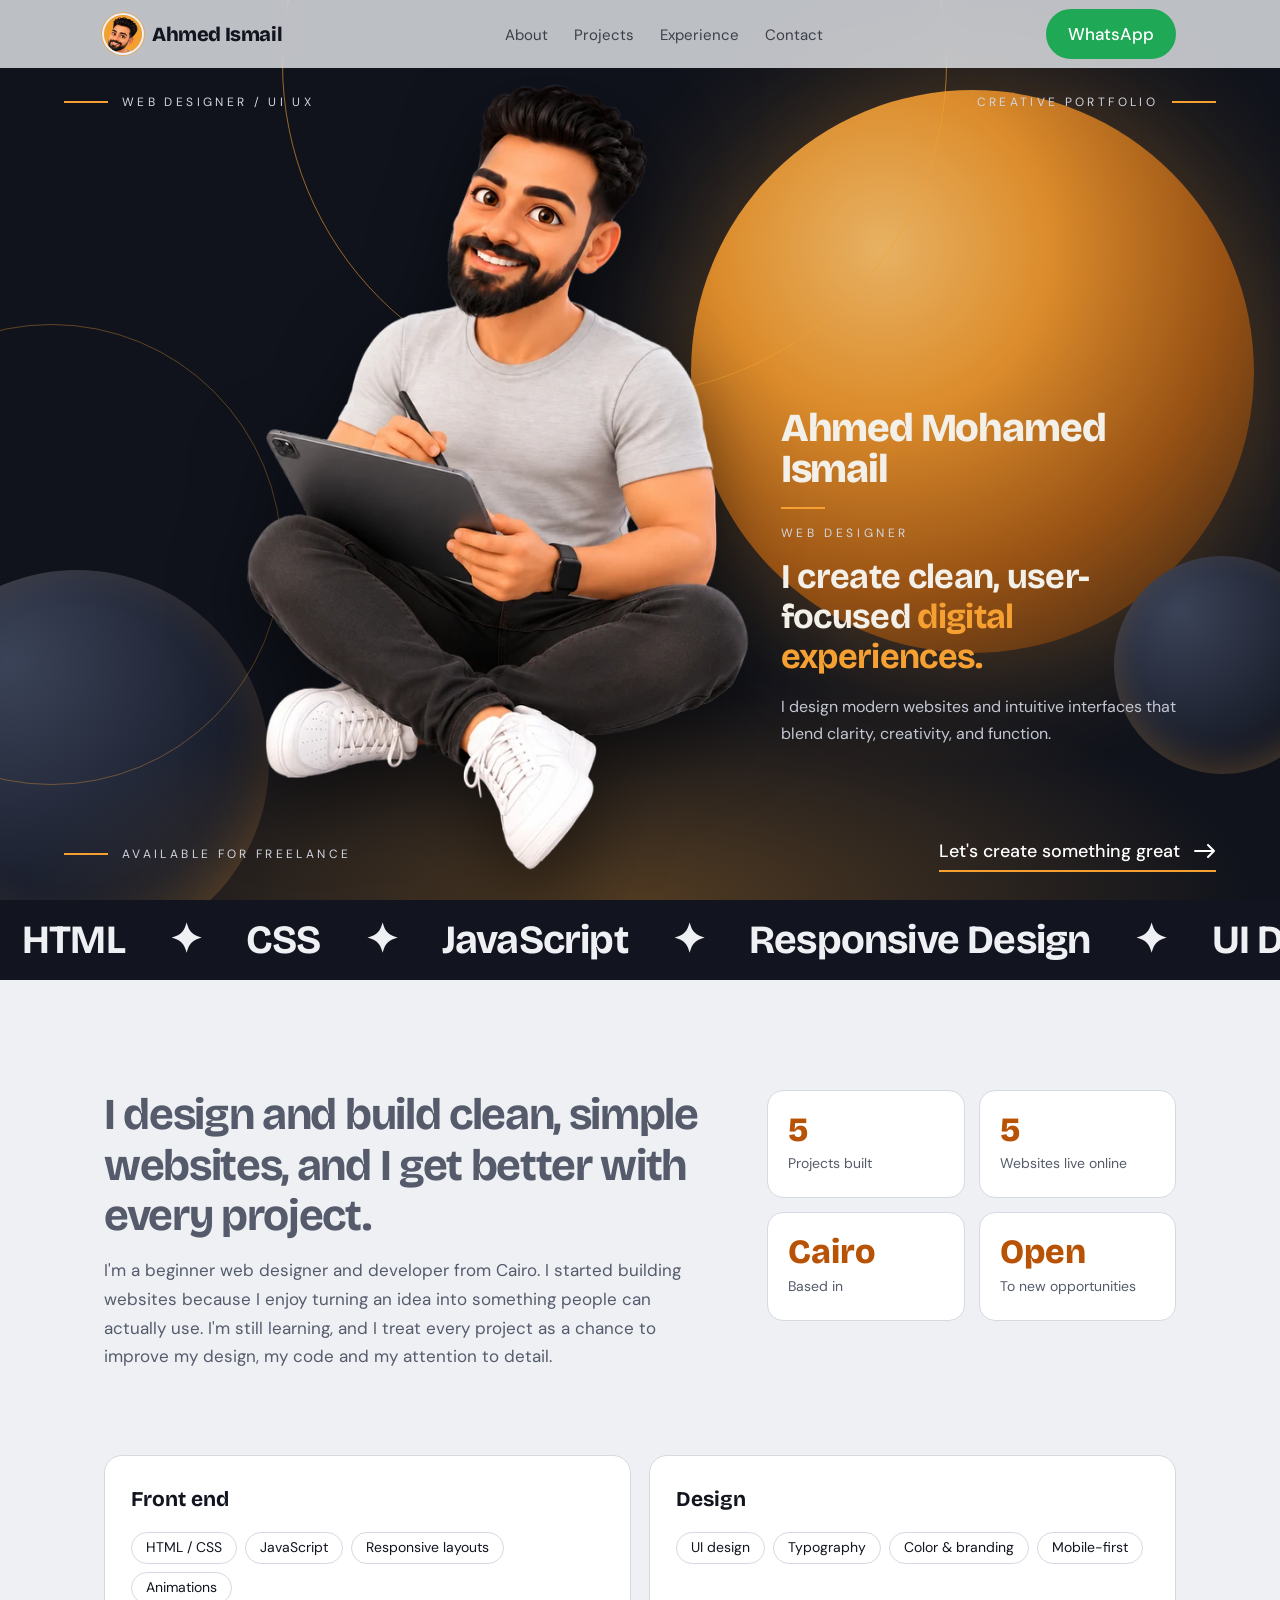
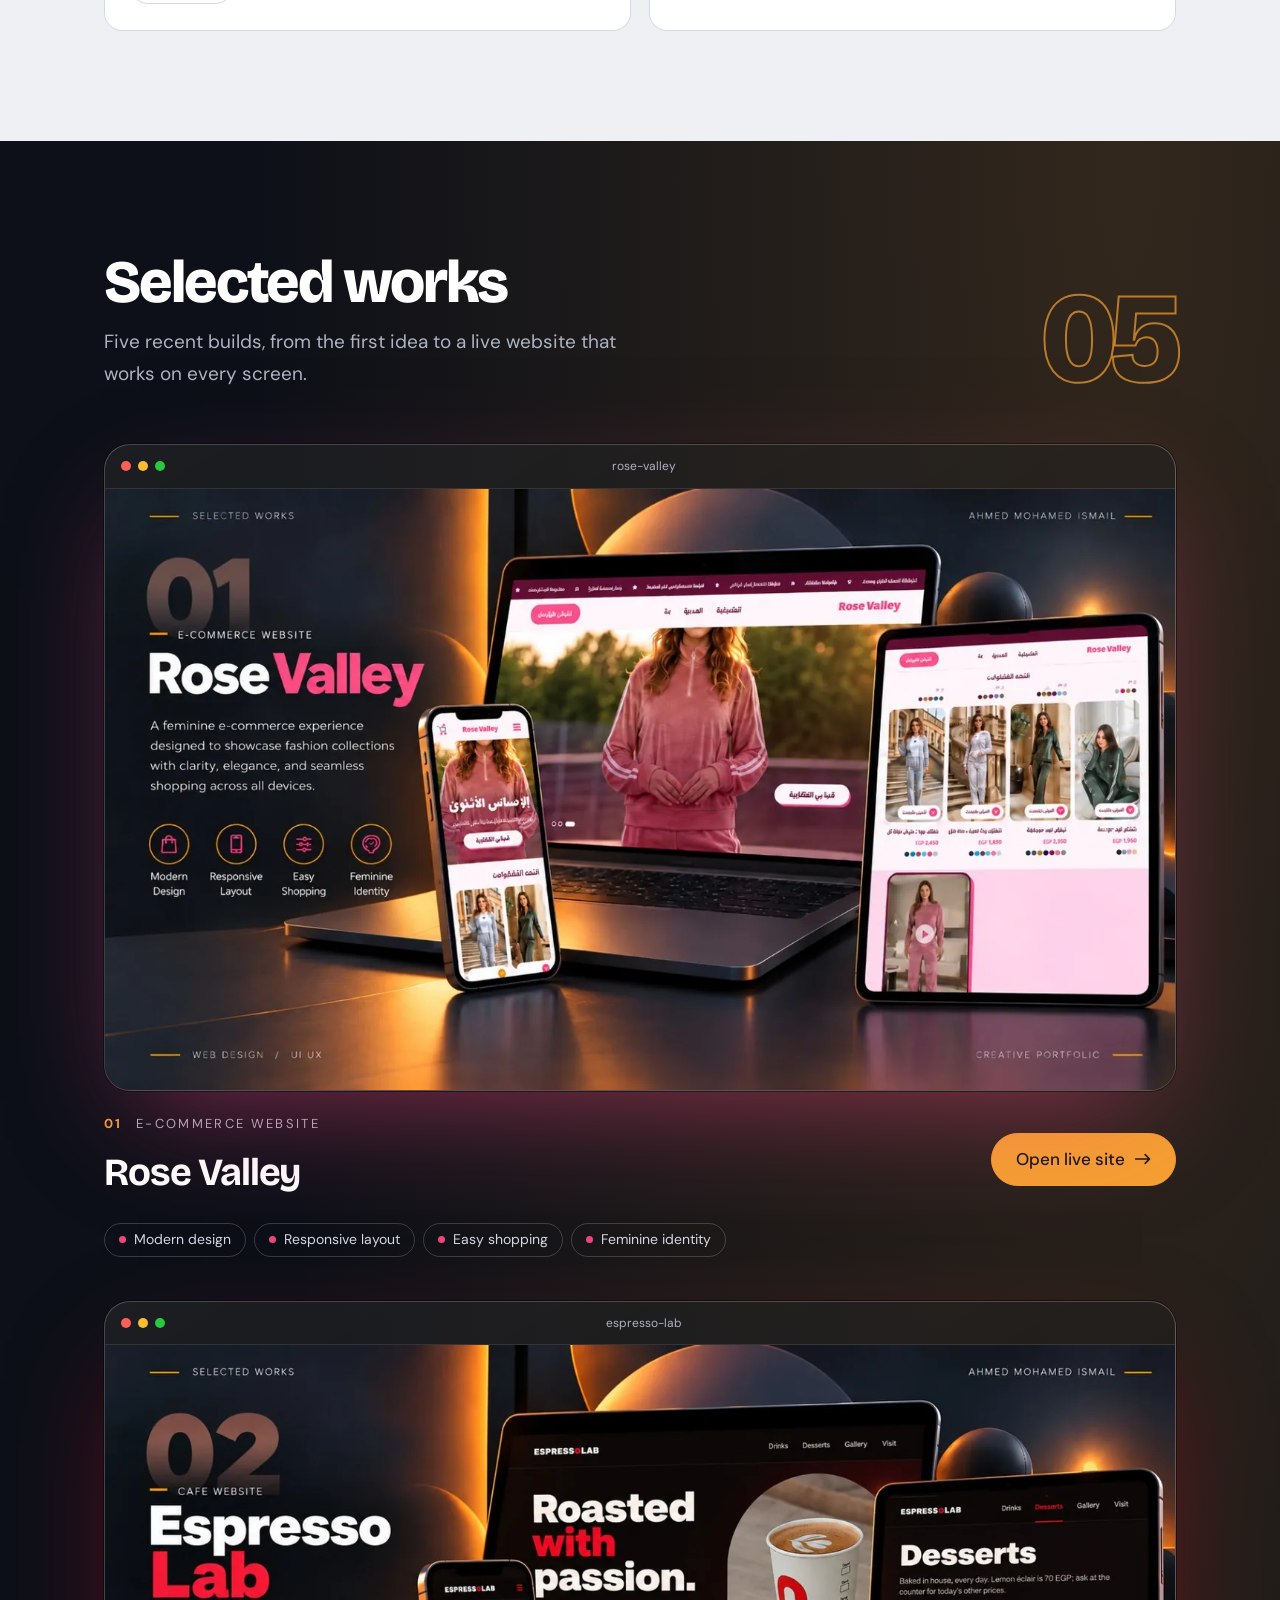
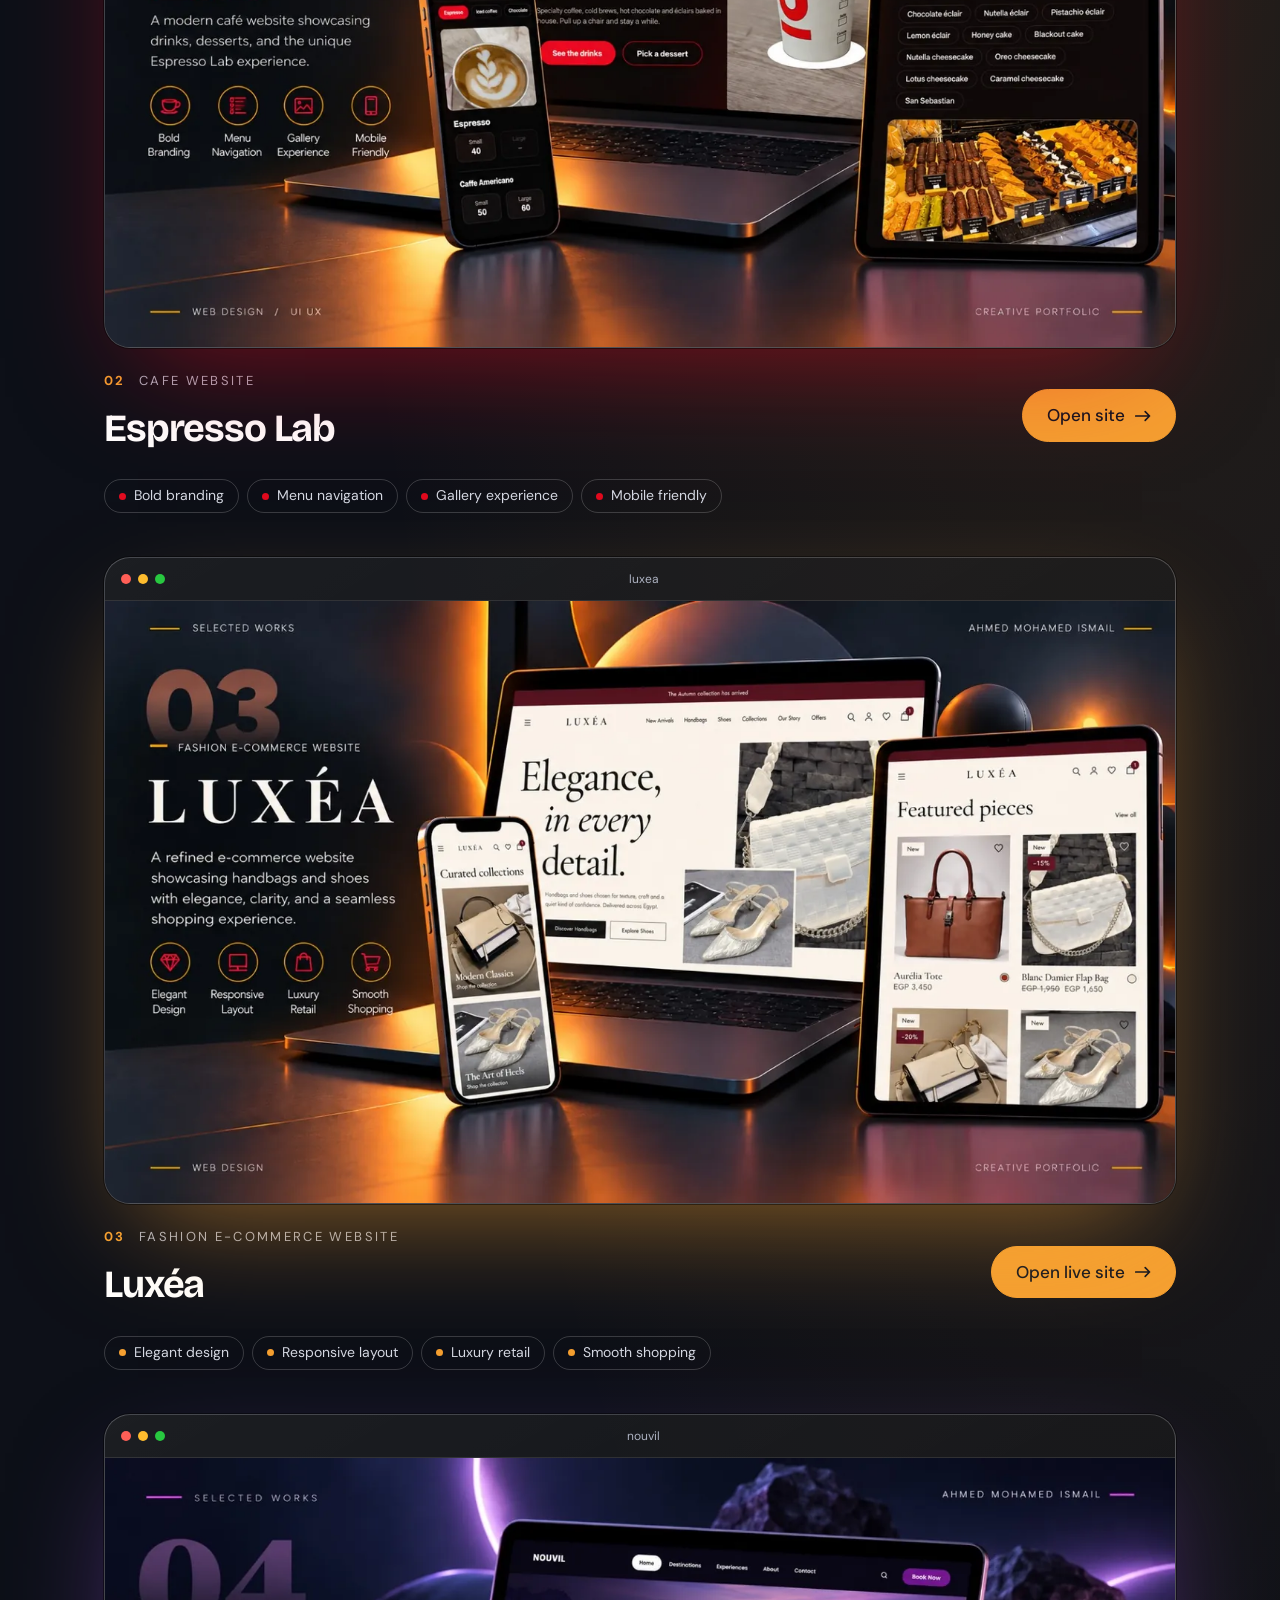
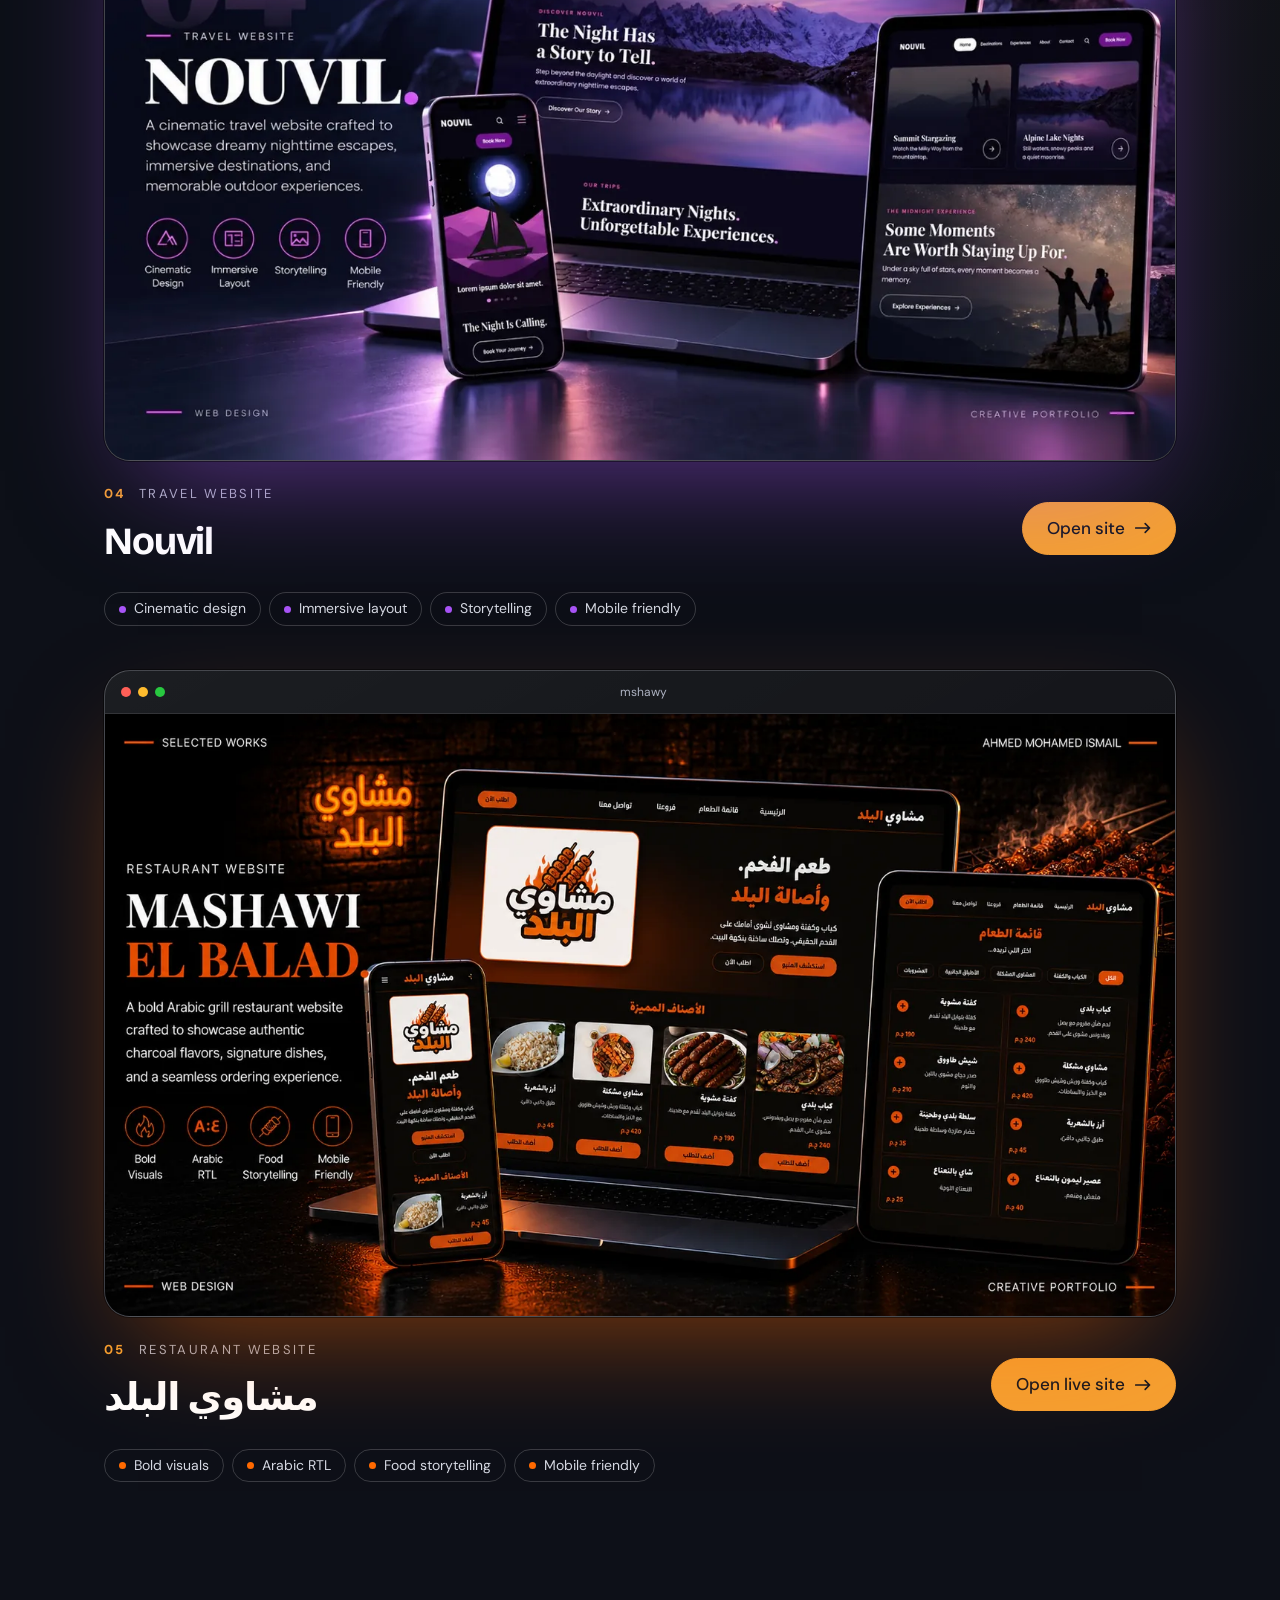
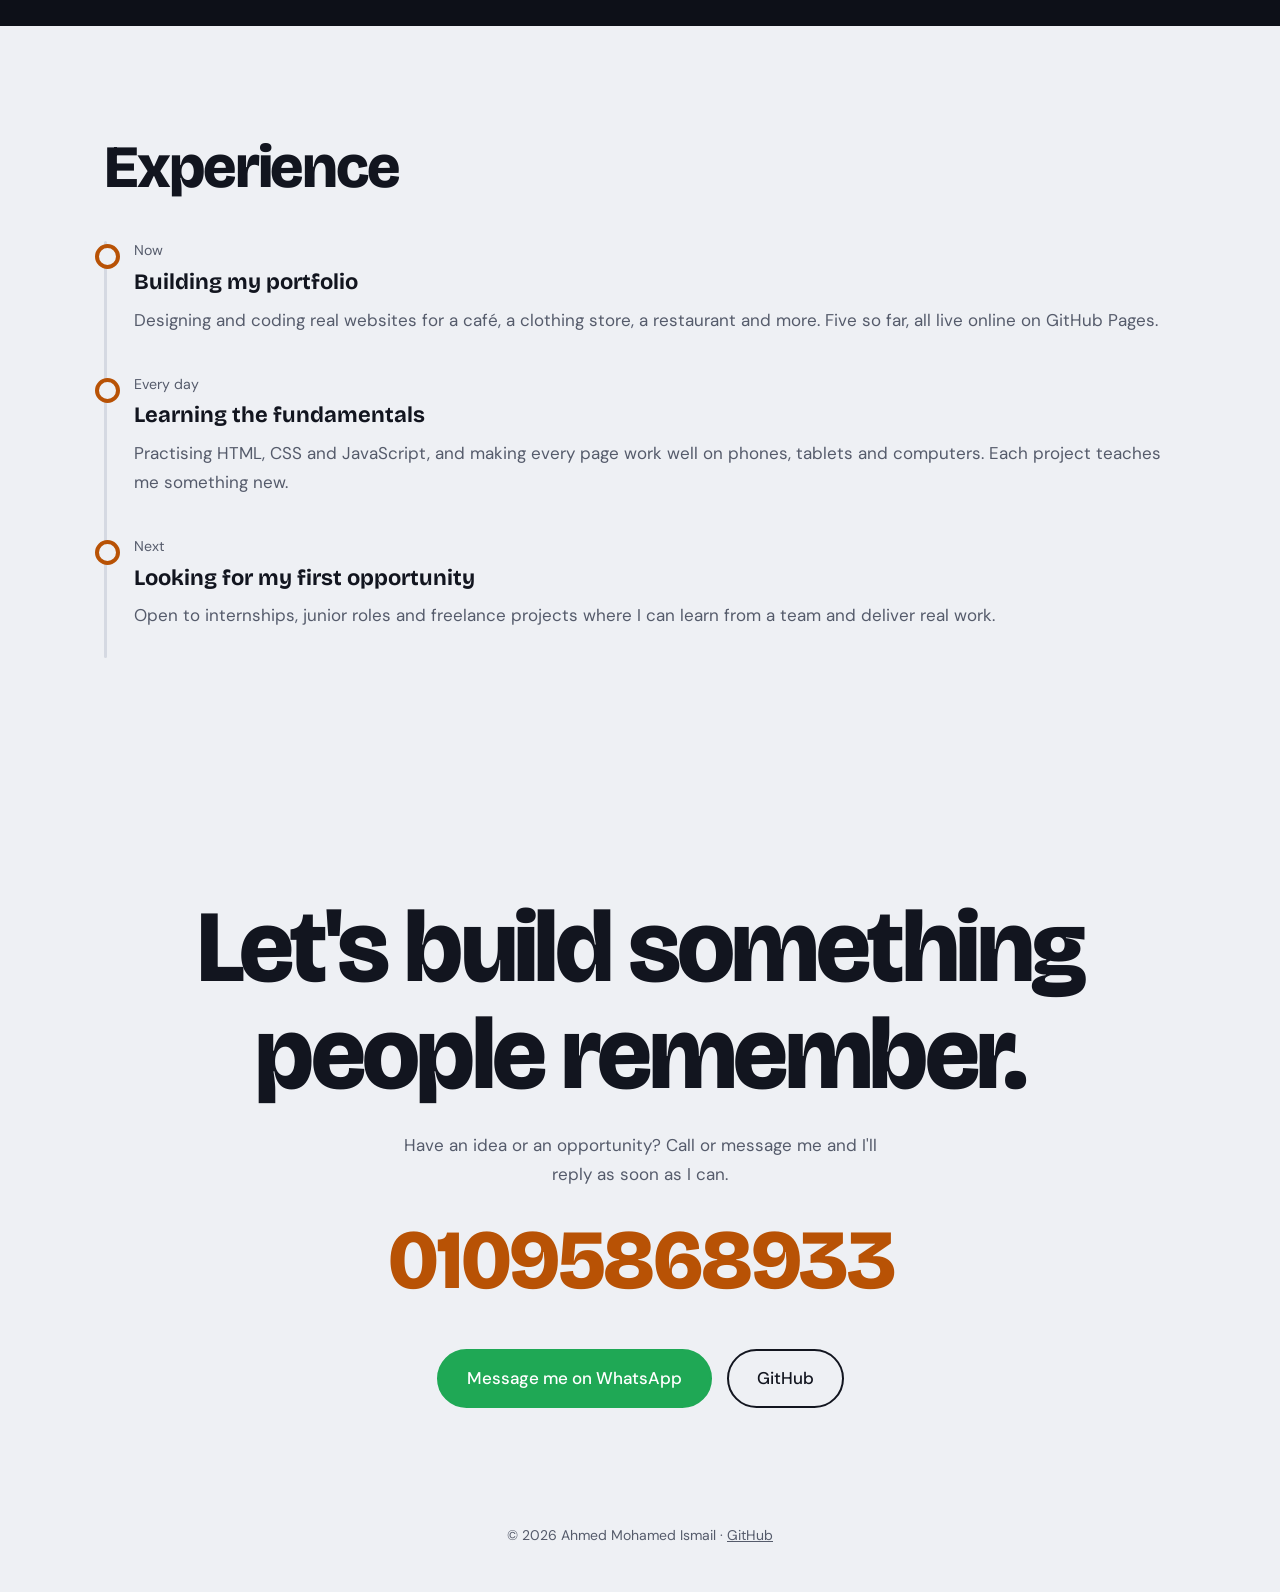
==== commit fd7e70c9: "Add GitHub contact link Co-Authored-By: Claude Sonnet 5.5 <noreply@anthropic.com> Claude-Session: ht" ====
--- a/index.html
+++ b/index.html
@@ -4,8 +4,8 @@
 <meta charset="utf-8">
 <meta name="viewport" content="width=device-width, initial-scale=1, viewport-fit=cover">
 <meta name="theme-color" content="#10131c">
-<meta name="description" content="Ahmed Mohamed Ismail - web designer and developer in Cairo. Selected works: Rose Valley, Espresso Lab, Luxea, Nouvil and Mashawi El Balad."><link rel="icon" href="data:image/svg+xml,%3Csvg xmlns=%22http://www.w3.org/2000/svg%22 viewBox=%220 0 100 100%22%3E%3Ctext y=%22.9em%22 font-size=%2290%22%3E%F0%9F%92%BB%3C/text%3E%3C/svg%3E">
-<title>Ahmed Mohamed Ismail | Software Developer</title>
+<meta name="description" content="Portfolio of Ahmed Mohamed Ismail, a web designer and developer in Cairo. Five live responsive websites built with HTML, CSS and JavaScript.">
+<title>Ahmed Mohamed Ismail | Web Designer &amp; Developer</title>
 <link rel="preconnect" href="https://fonts.googleapis.com">
 <link href="https://fonts.googleapis.com/css2?family=Bricolage+Grotesque:opsz,wght@12..96,500;12..96,700;12..96,800&family=DM+Sans:wght@400;500&display=swap" rel="stylesheet">
 <style>
@@ -327,8 +327,9 @@
   <p>Have an idea or an opportunity? Call or message me and I'll reply as soon as I can.</p>
   <a class="num" href="tel:+201095868933" target="_top">01095868933</a><br>
   <a class="btn wa" id="mag" href="https://wa.me/201095868933" target="_blank" rel="noopener">Message me on WhatsApp</a>
+  <a class="btn" style="margin-left:10px;margin-top:12px" href="https://github.com/ahmedmohammed199564-collab" target="_blank" rel="noopener">GitHub</a>
 </div></section>
-<footer>© 2026 Ahmed Mohamed Ismail</footer>
+<footer>© 2026 Ahmed Mohamed Ismail · <a href="https://github.com/ahmedmohammed199564-collab" target="_blank" rel="noopener" style="color:inherit">GitHub</a></footer>
 
 <div id="viewer" hidden role="dialog" aria-modal="true" aria-label="Project preview"><div class="vbar"><b id="vt"></b><span><a id="vo" target="_blank" rel="noopener">Open in new tab</a><button id="vc" type="button">Close</button></span></div><iframe id="vf" title="Project preview" sandbox="allow-scripts allow-same-origin allow-popups allow-forms allow-modals allow-top-navigation-by-user-activation"></iframe></div>
 <script>
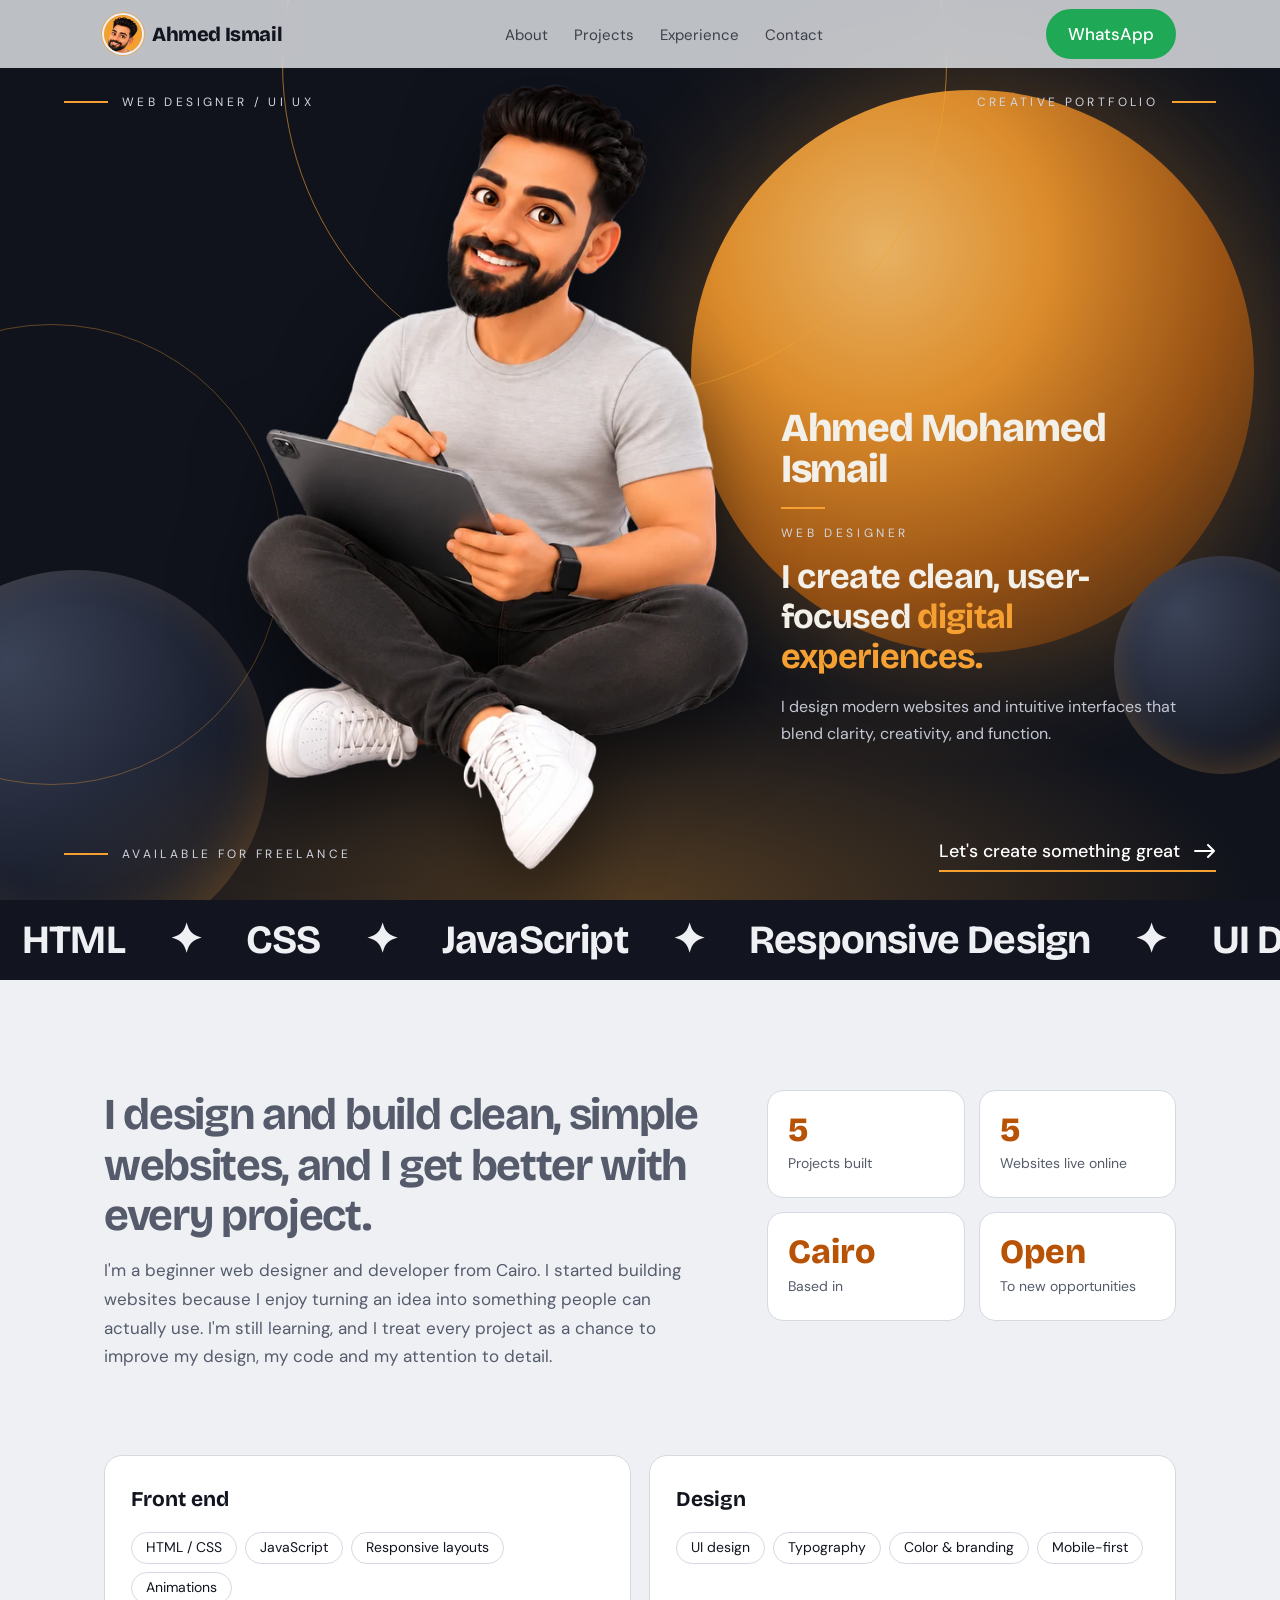
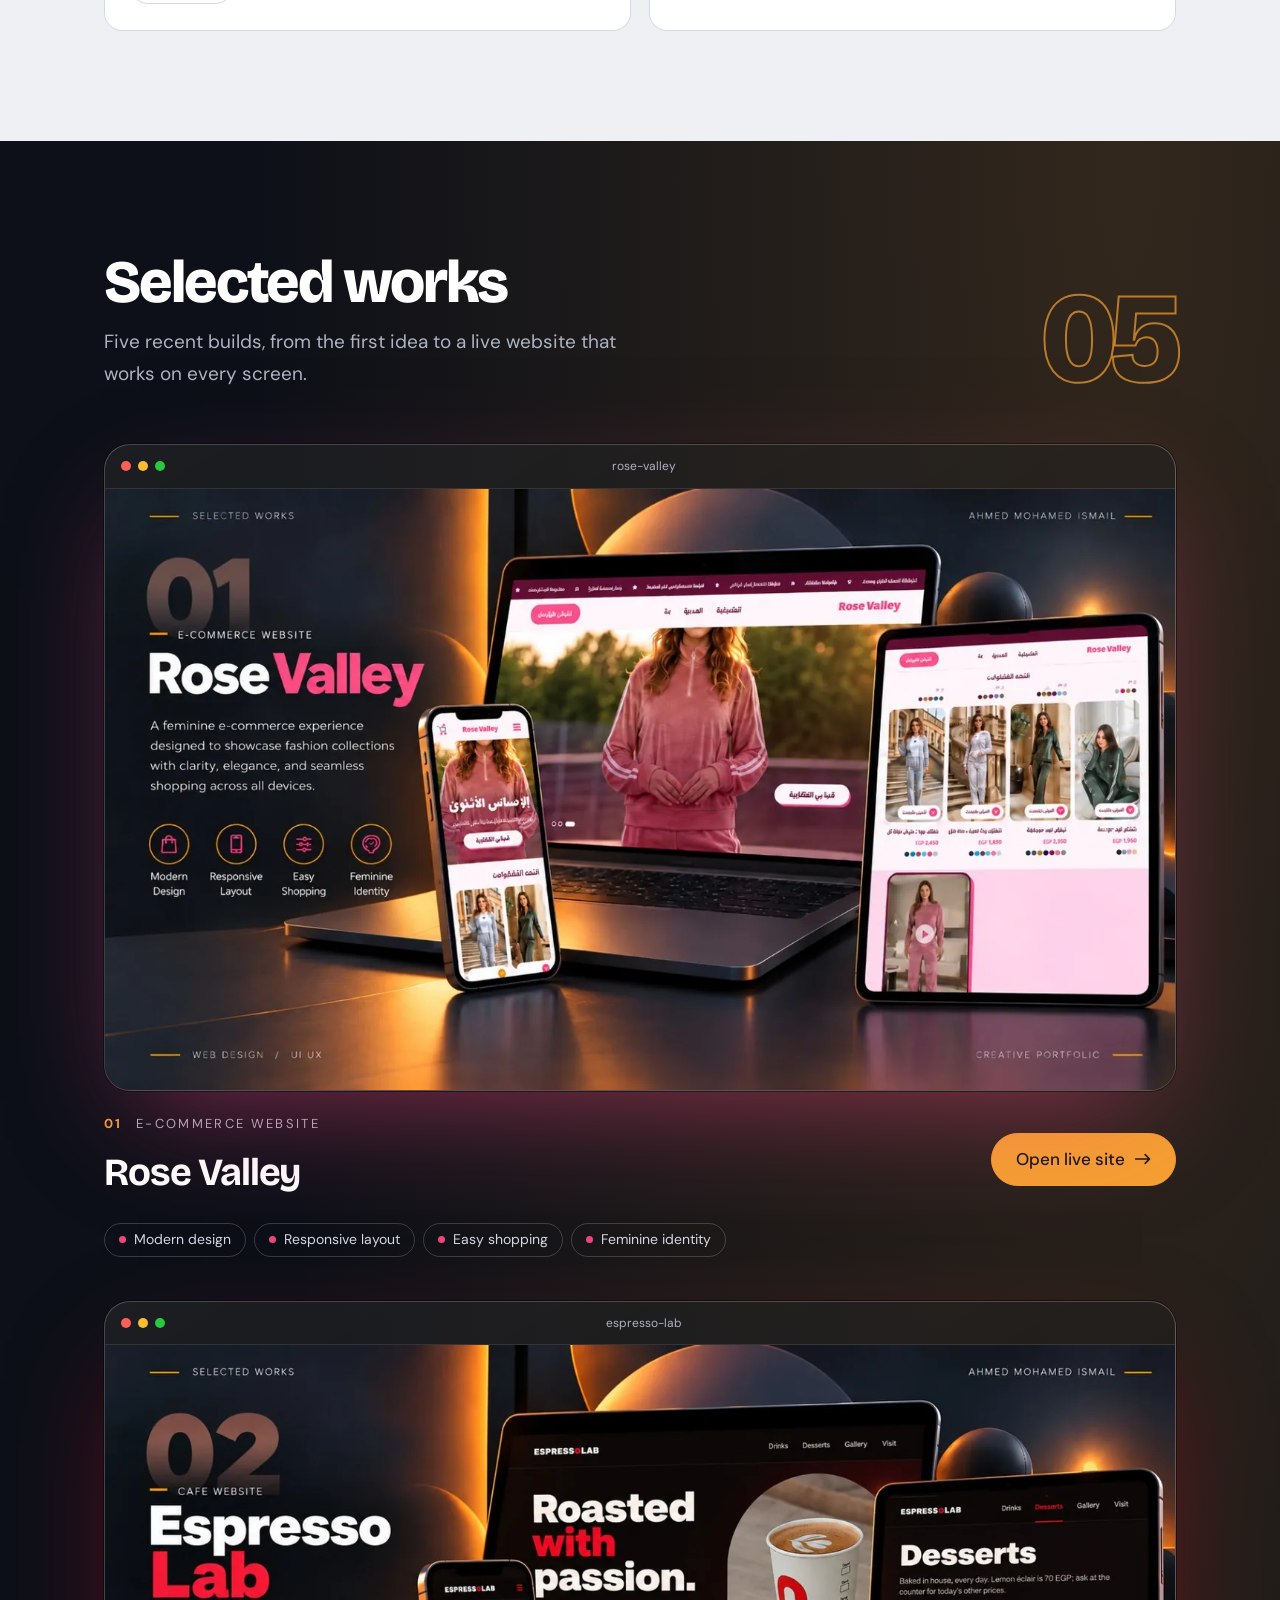
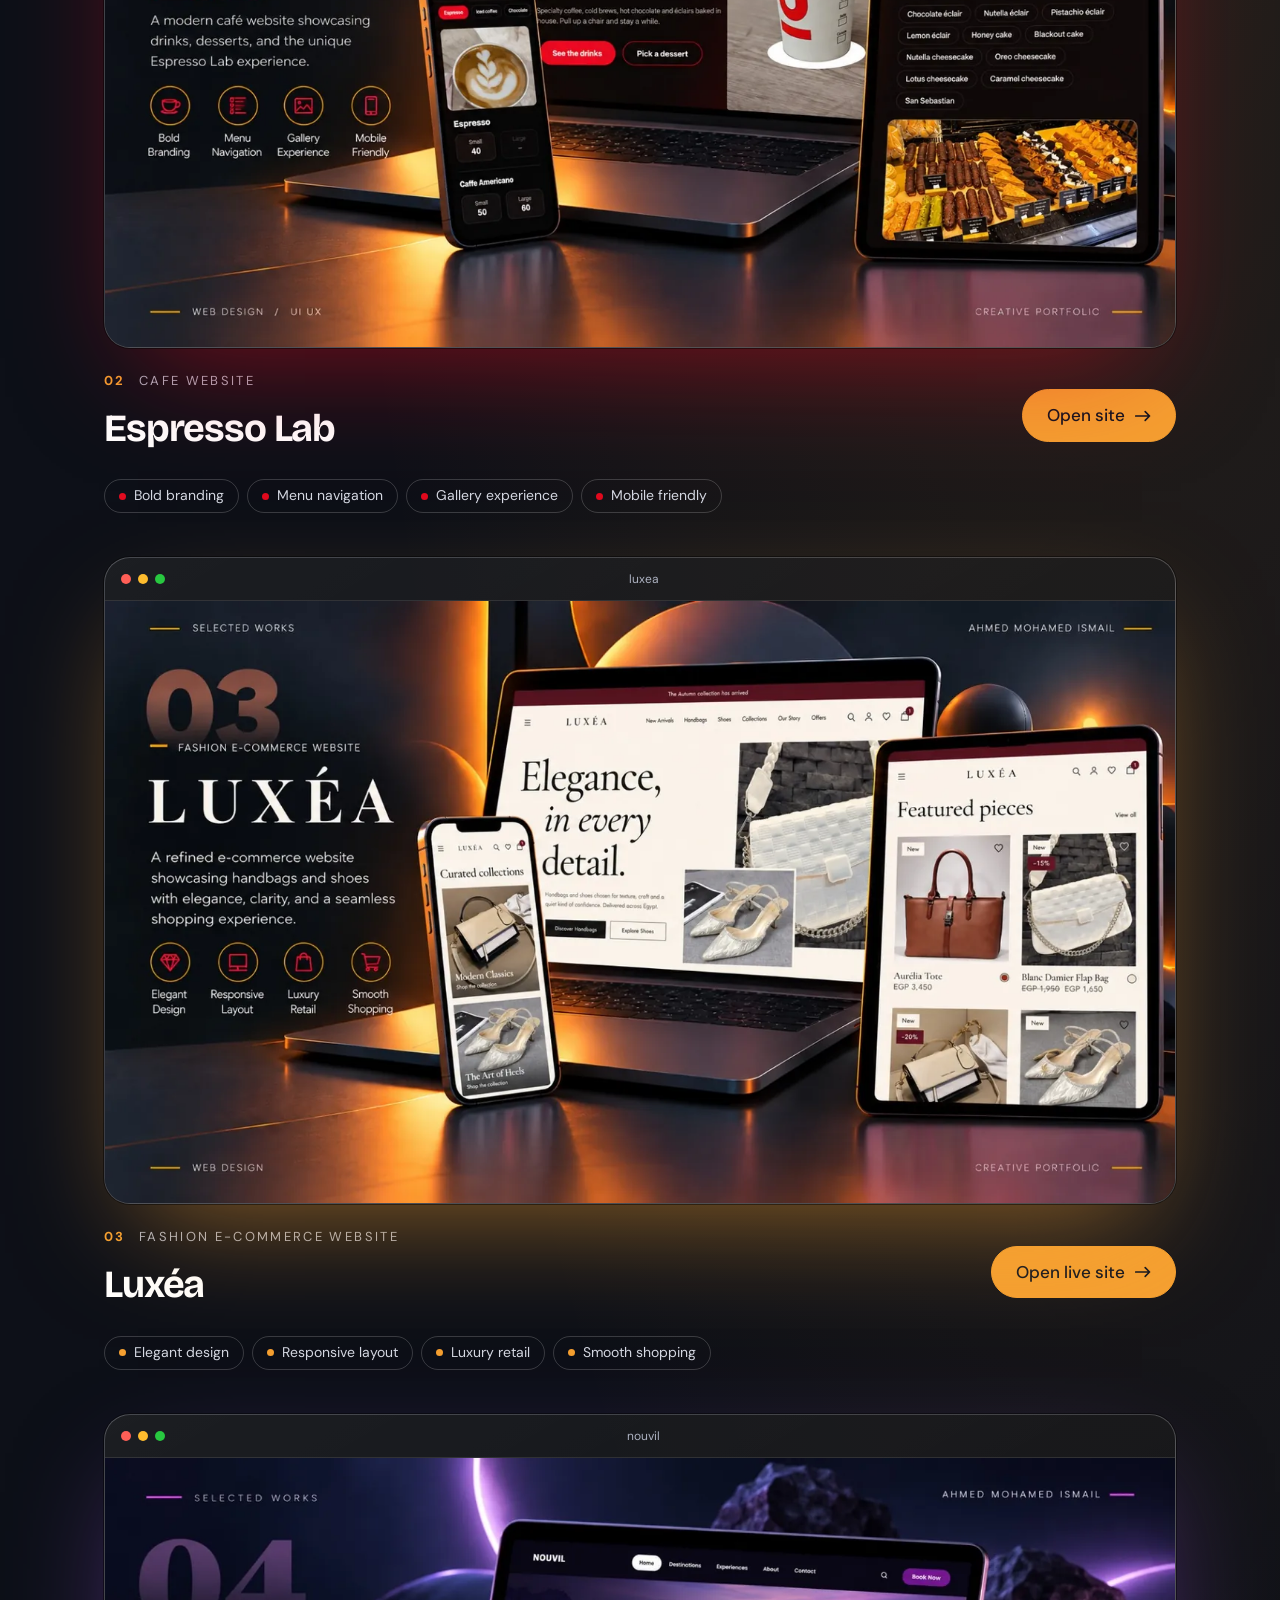
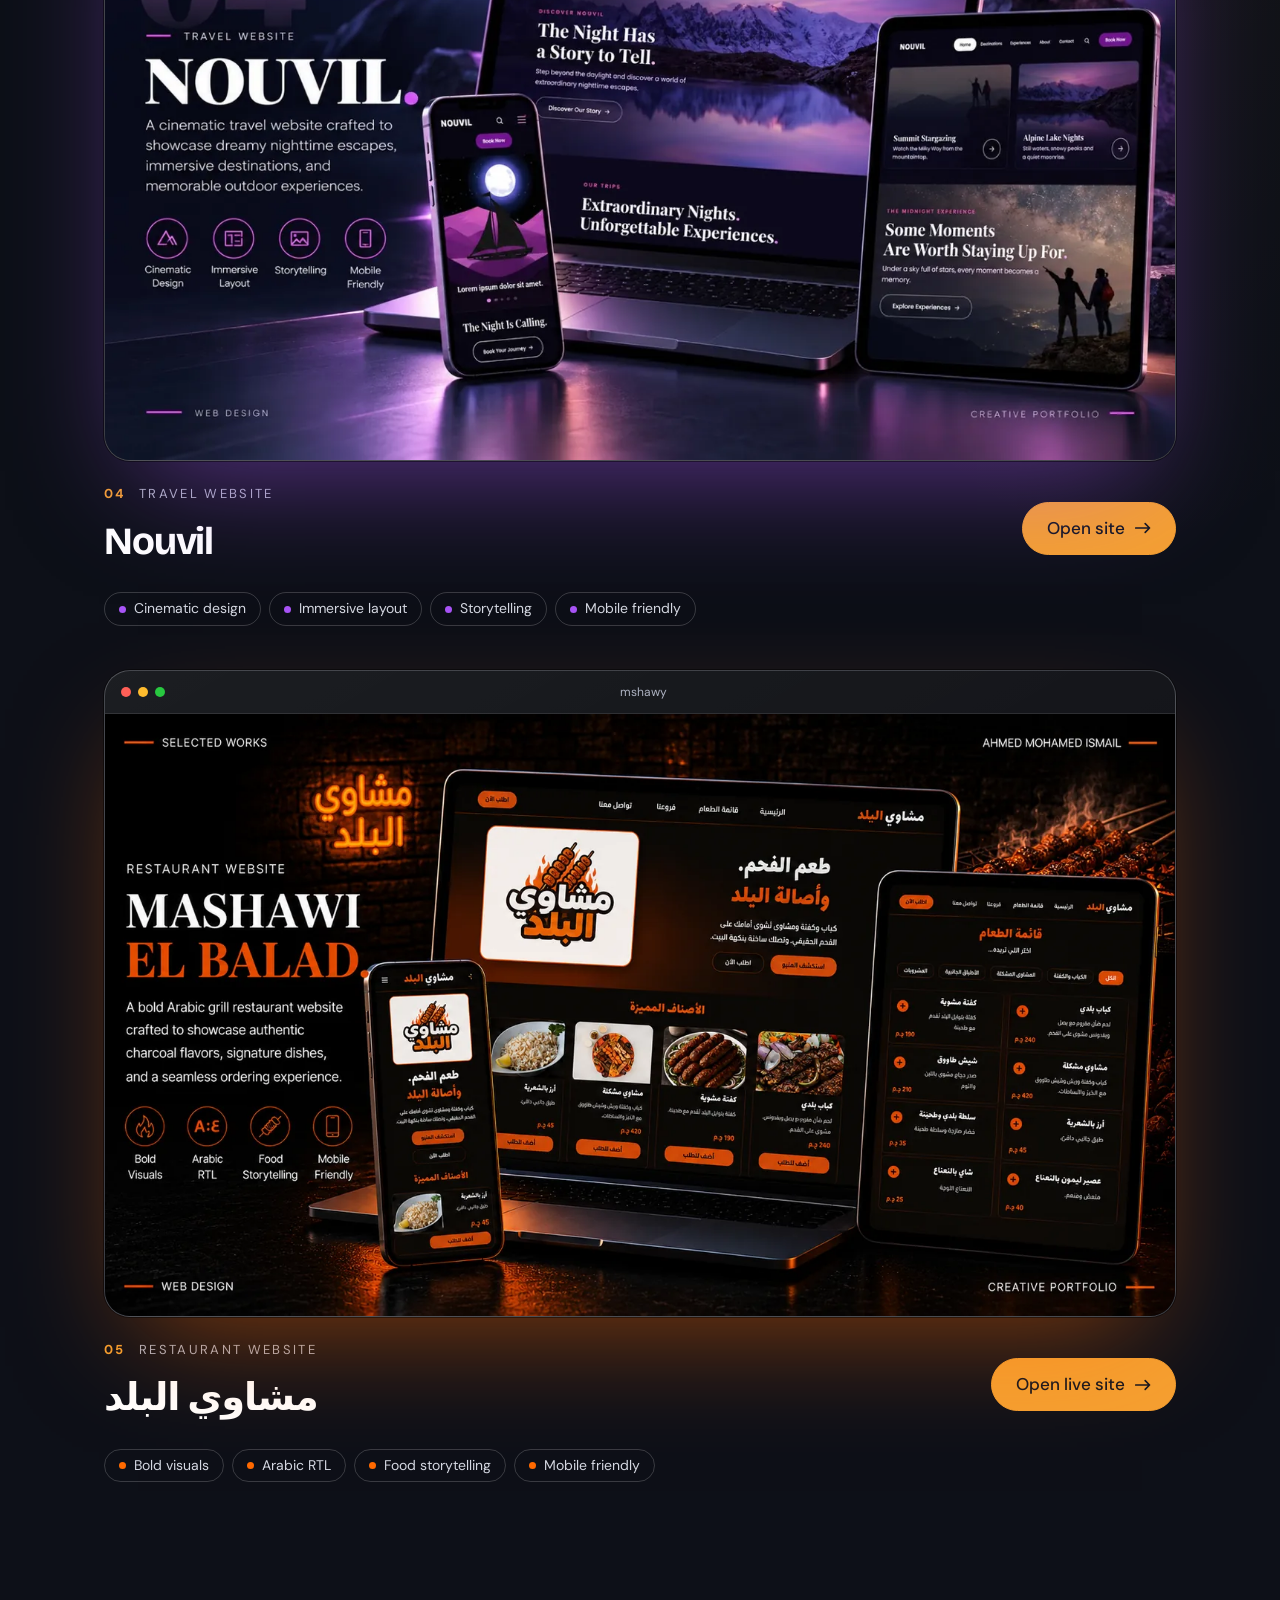
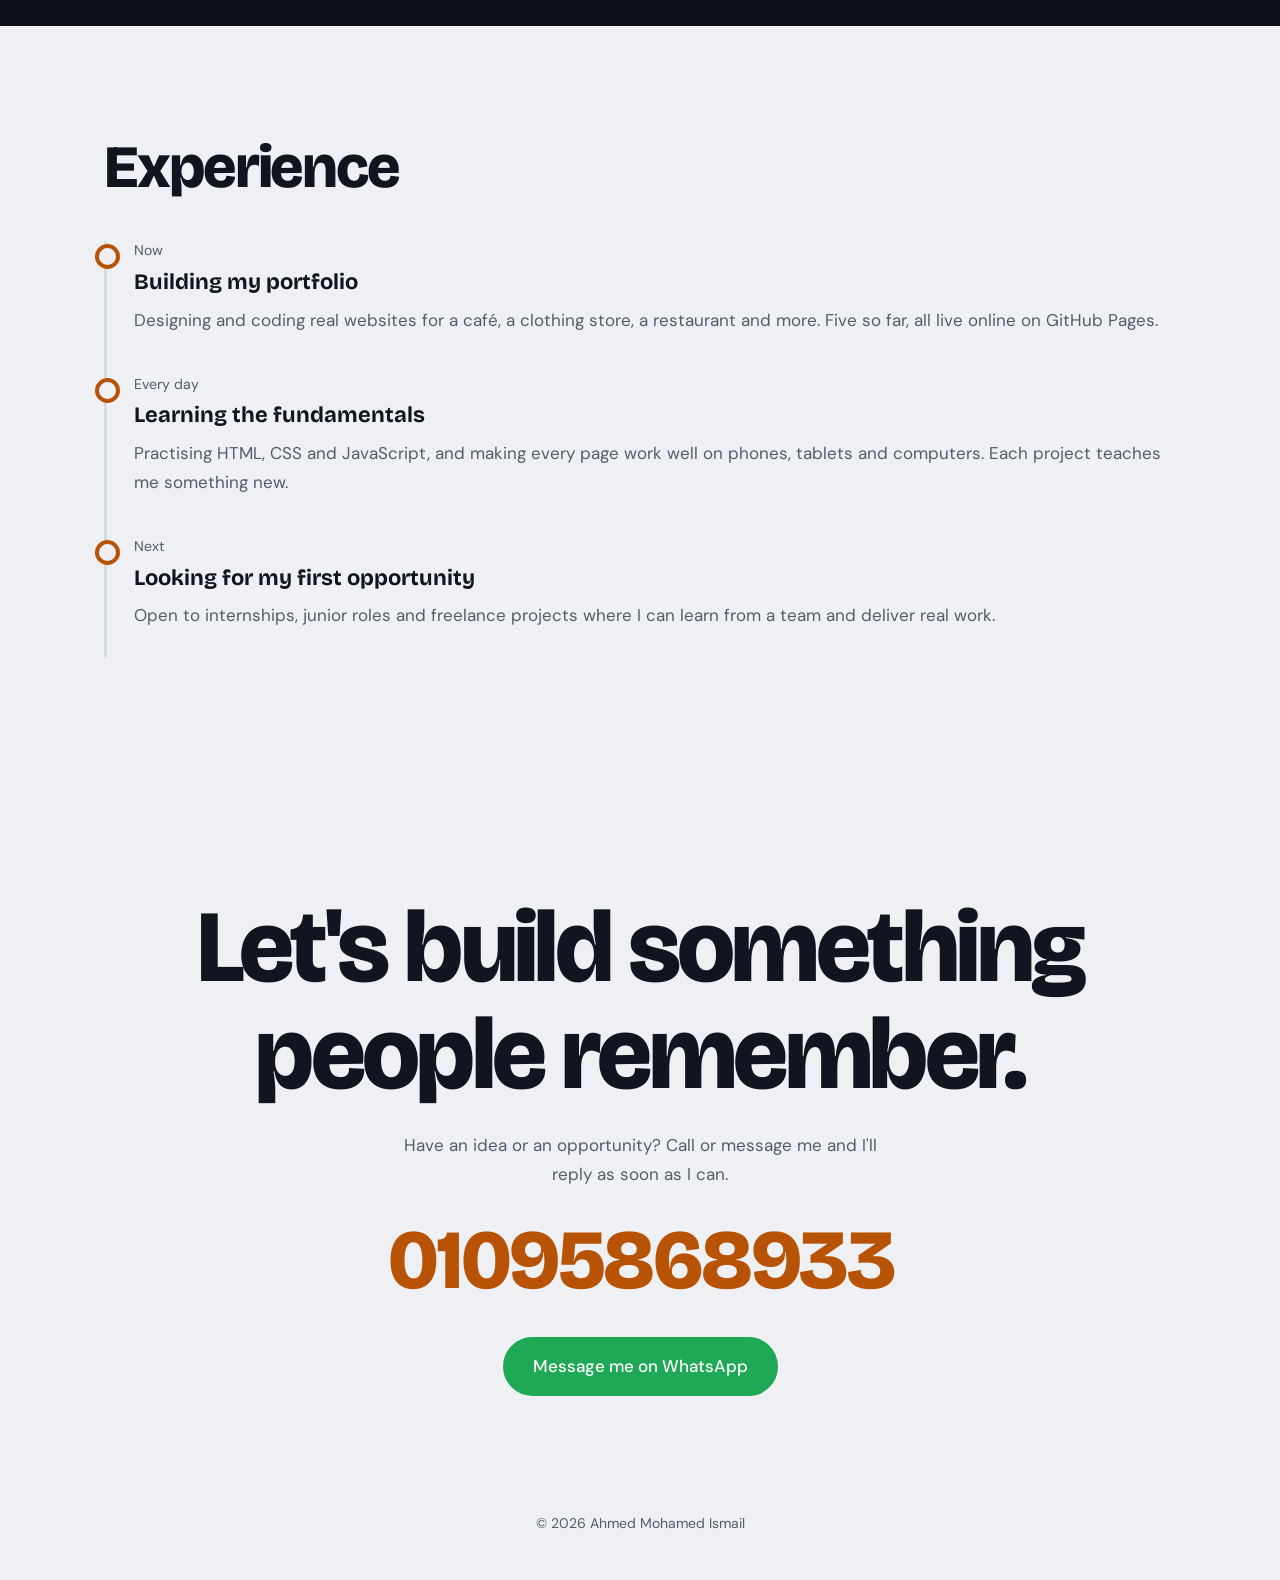
==== commit 53d01333: "Remove GitHub link from portfolio Co-Authored-By: Claude Sonnet 5.5 <noreply@anthropic.com> Claude-S" ====
--- a/index.html
+++ b/index.html
@@ -327,9 +327,8 @@
   <p>Have an idea or an opportunity? Call or message me and I'll reply as soon as I can.</p>
   <a class="num" href="tel:+201095868933" target="_top">01095868933</a><br>
   <a class="btn wa" id="mag" href="https://wa.me/201095868933" target="_blank" rel="noopener">Message me on WhatsApp</a>
-  <a class="btn" style="margin-left:10px;margin-top:12px" href="https://github.com/ahmedmohammed199564-collab" target="_blank" rel="noopener">GitHub</a>
 </div></section>
-<footer>© 2026 Ahmed Mohamed Ismail · <a href="https://github.com/ahmedmohammed199564-collab" target="_blank" rel="noopener" style="color:inherit">GitHub</a></footer>
+<footer>© 2026 Ahmed Mohamed Ismail</footer>
 
 <div id="viewer" hidden role="dialog" aria-modal="true" aria-label="Project preview"><div class="vbar"><b id="vt"></b><span><a id="vo" target="_blank" rel="noopener">Open in new tab</a><button id="vc" type="button">Close</button></span></div><iframe id="vf" title="Project preview" sandbox="allow-scripts allow-same-origin allow-popups allow-forms allow-modals allow-top-navigation-by-user-activation"></iframe></div>
 <script>
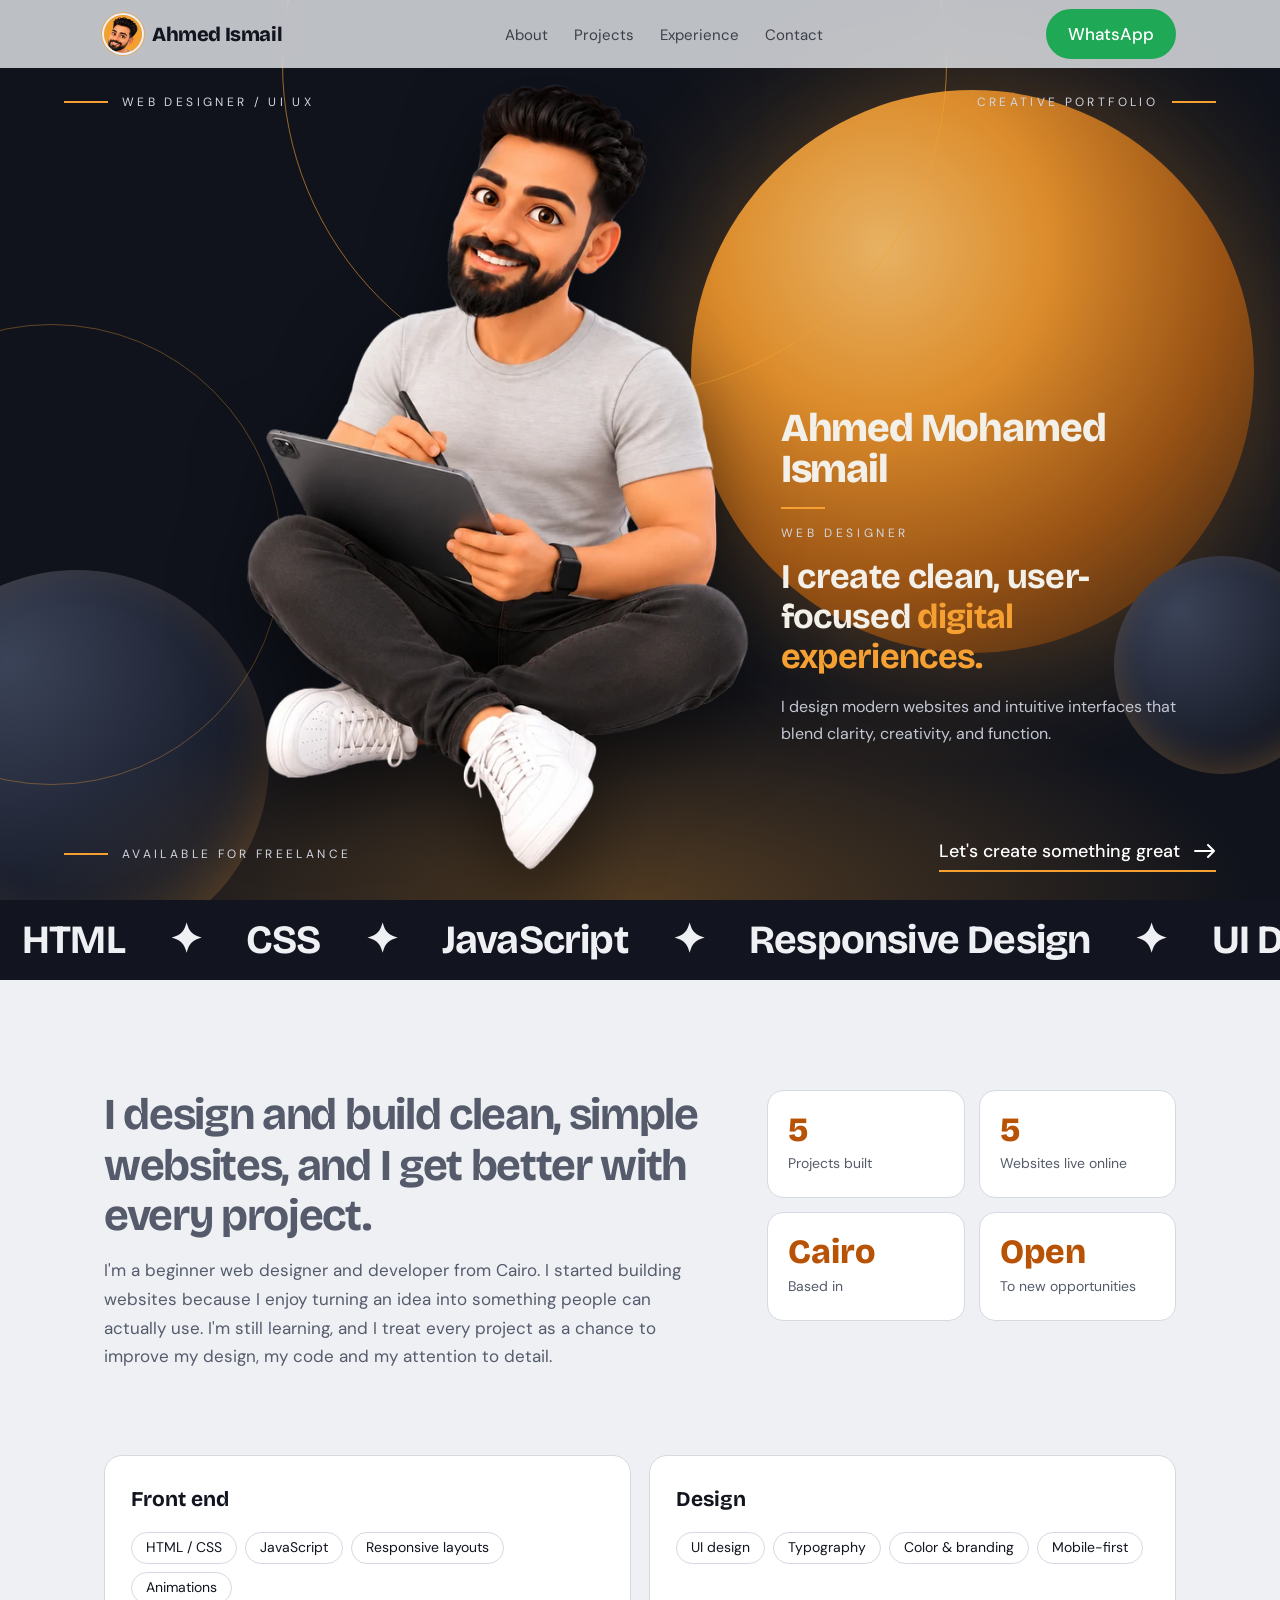
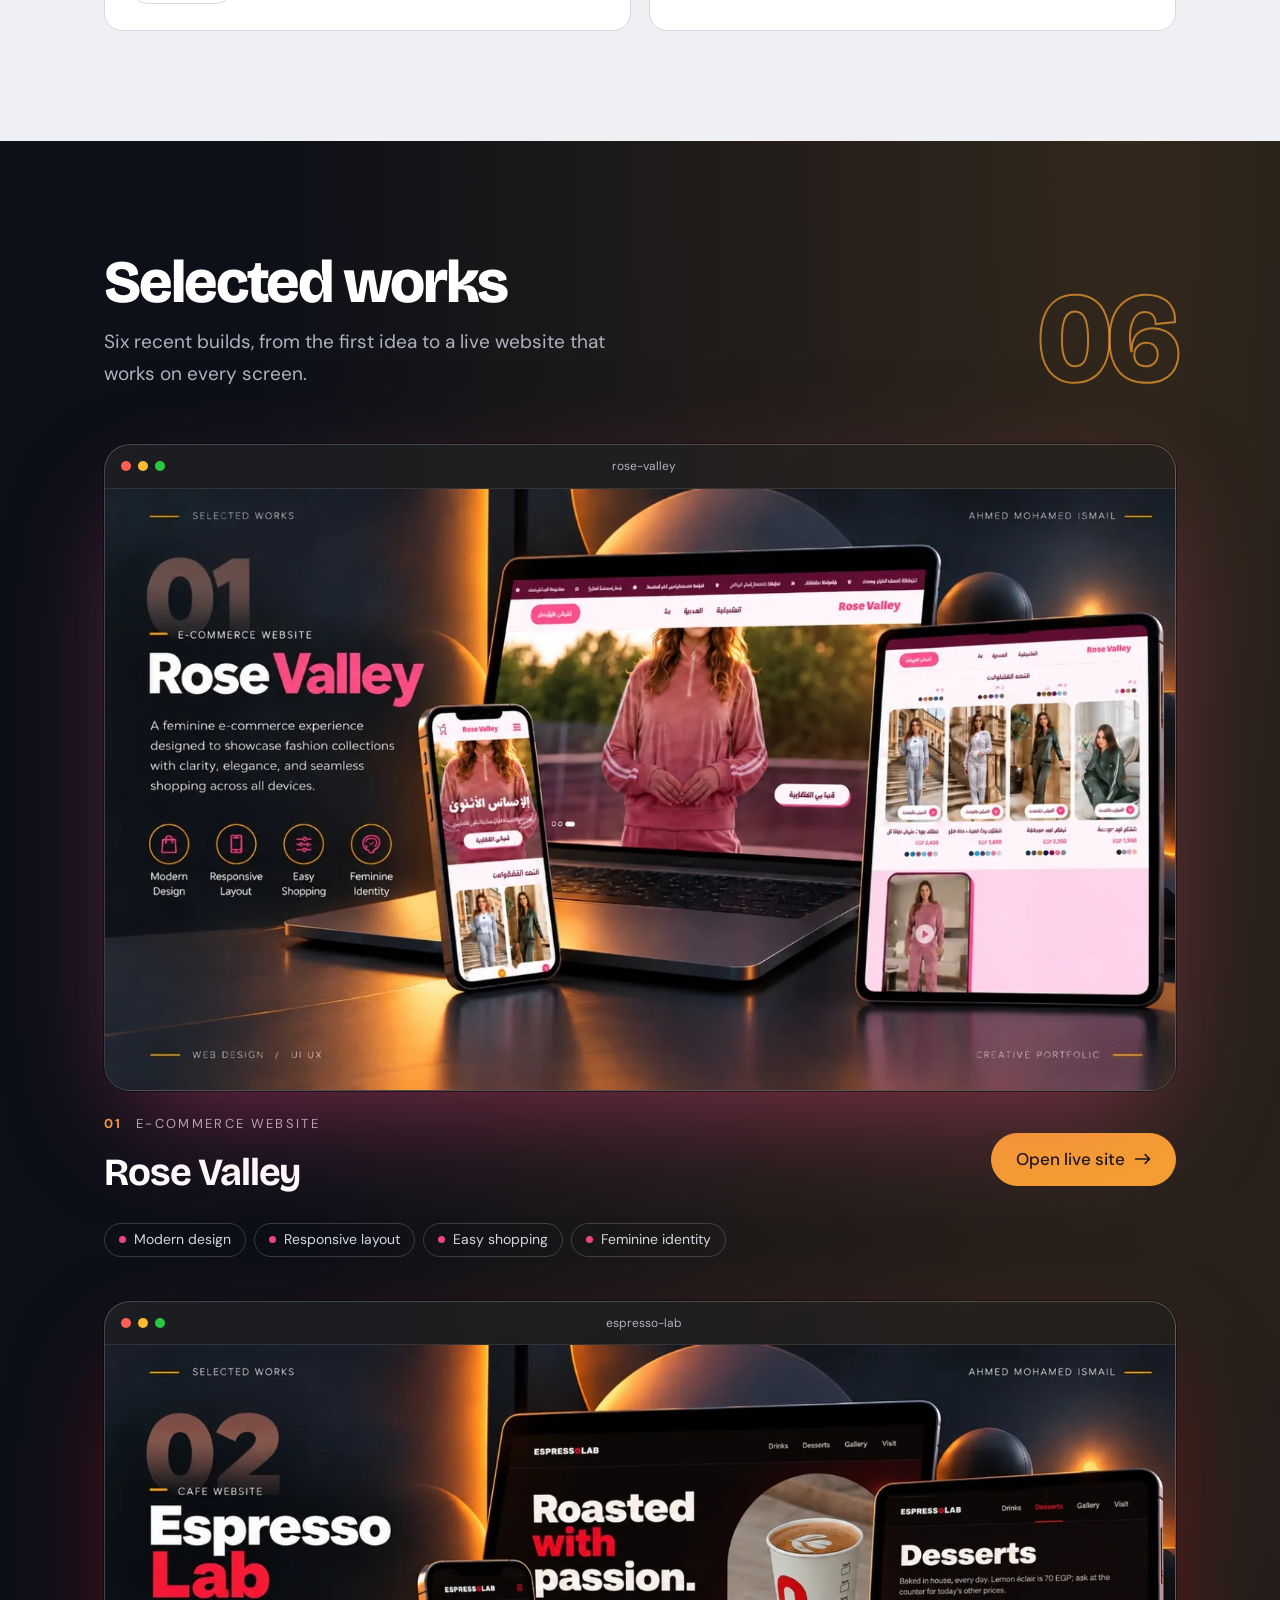
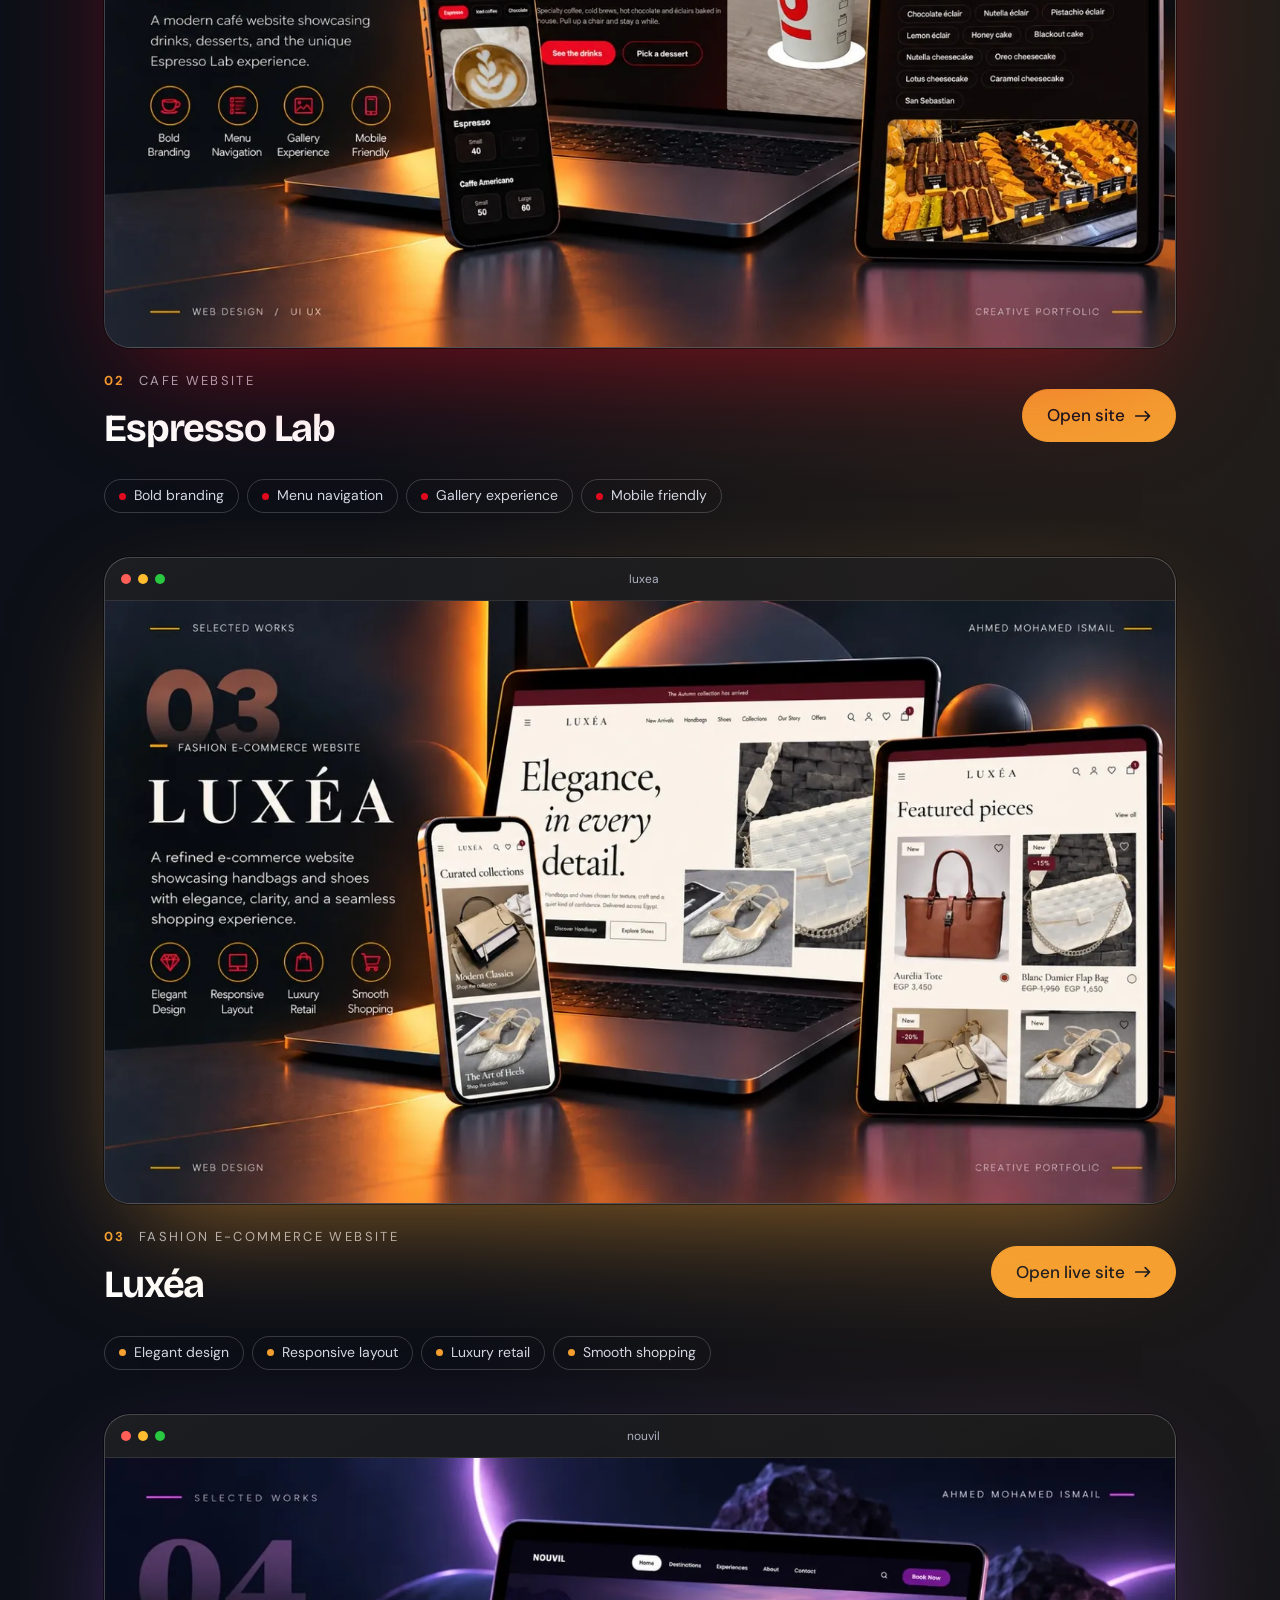
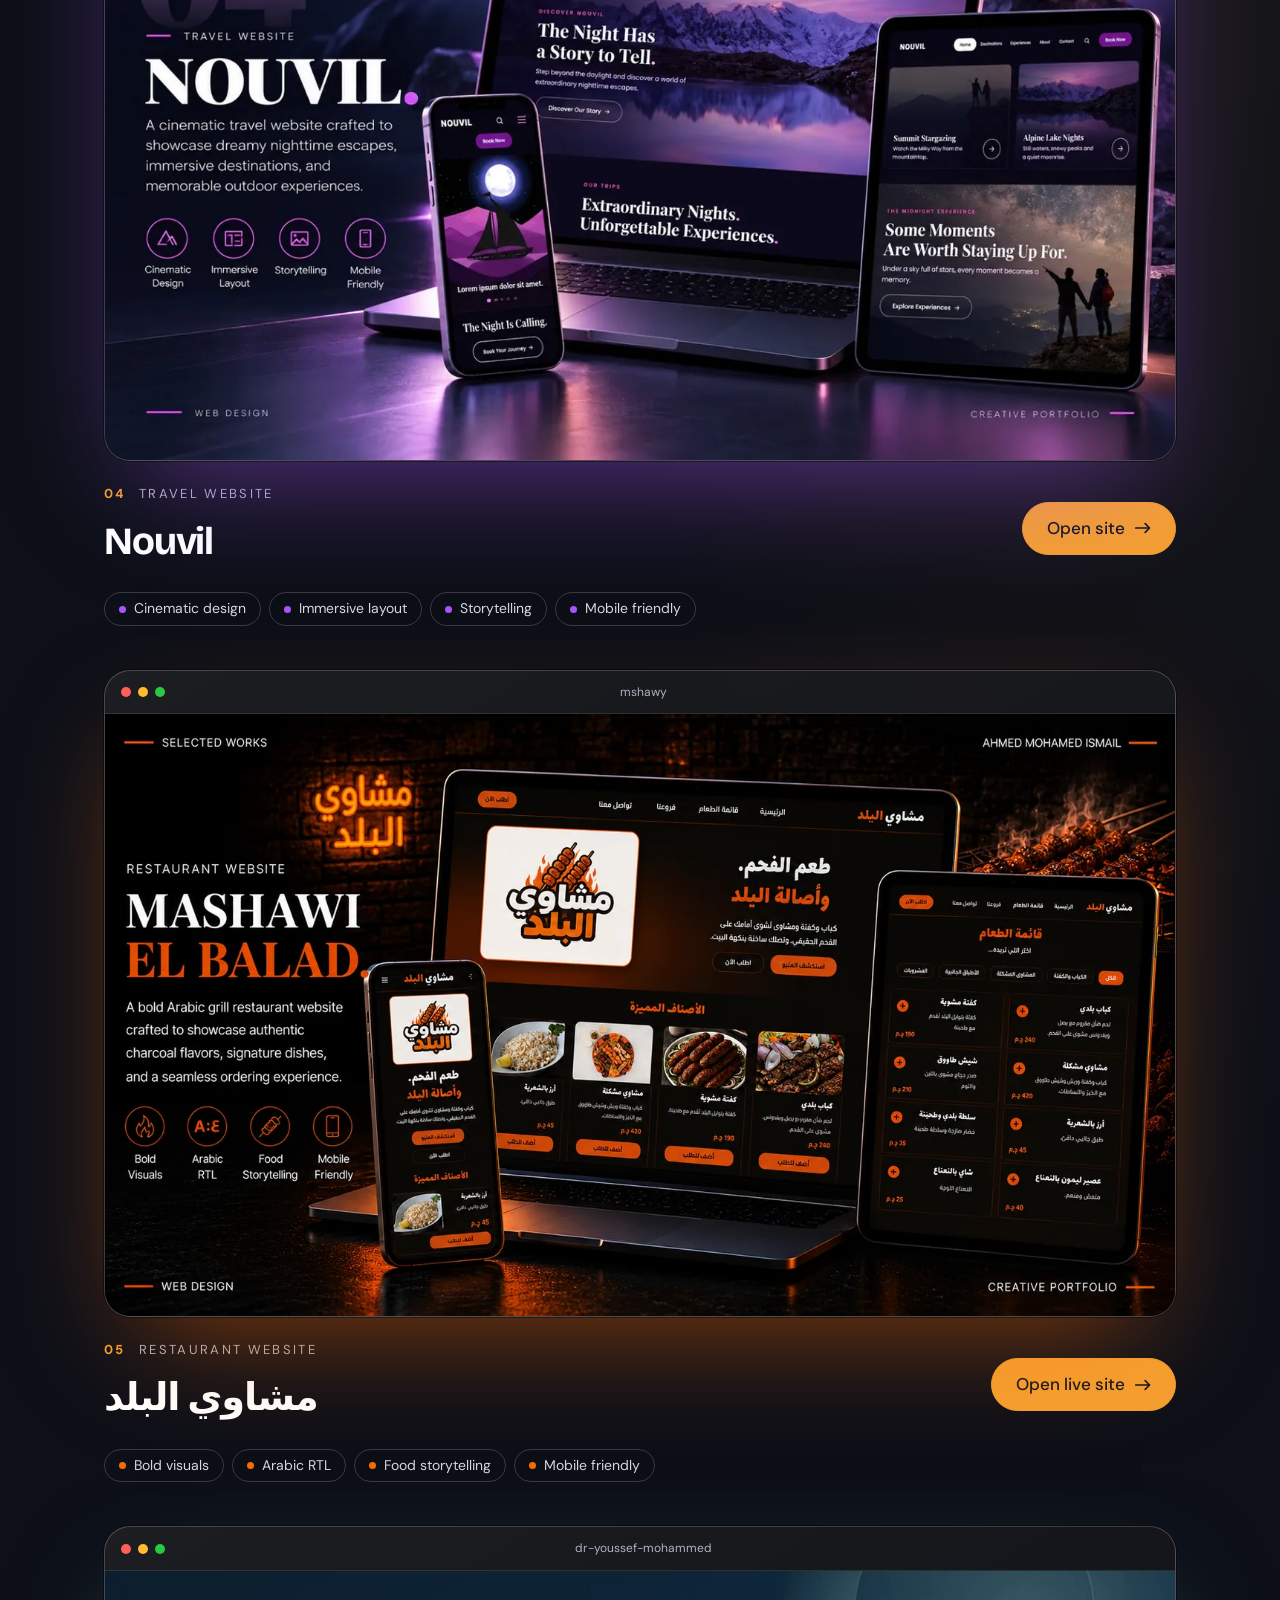
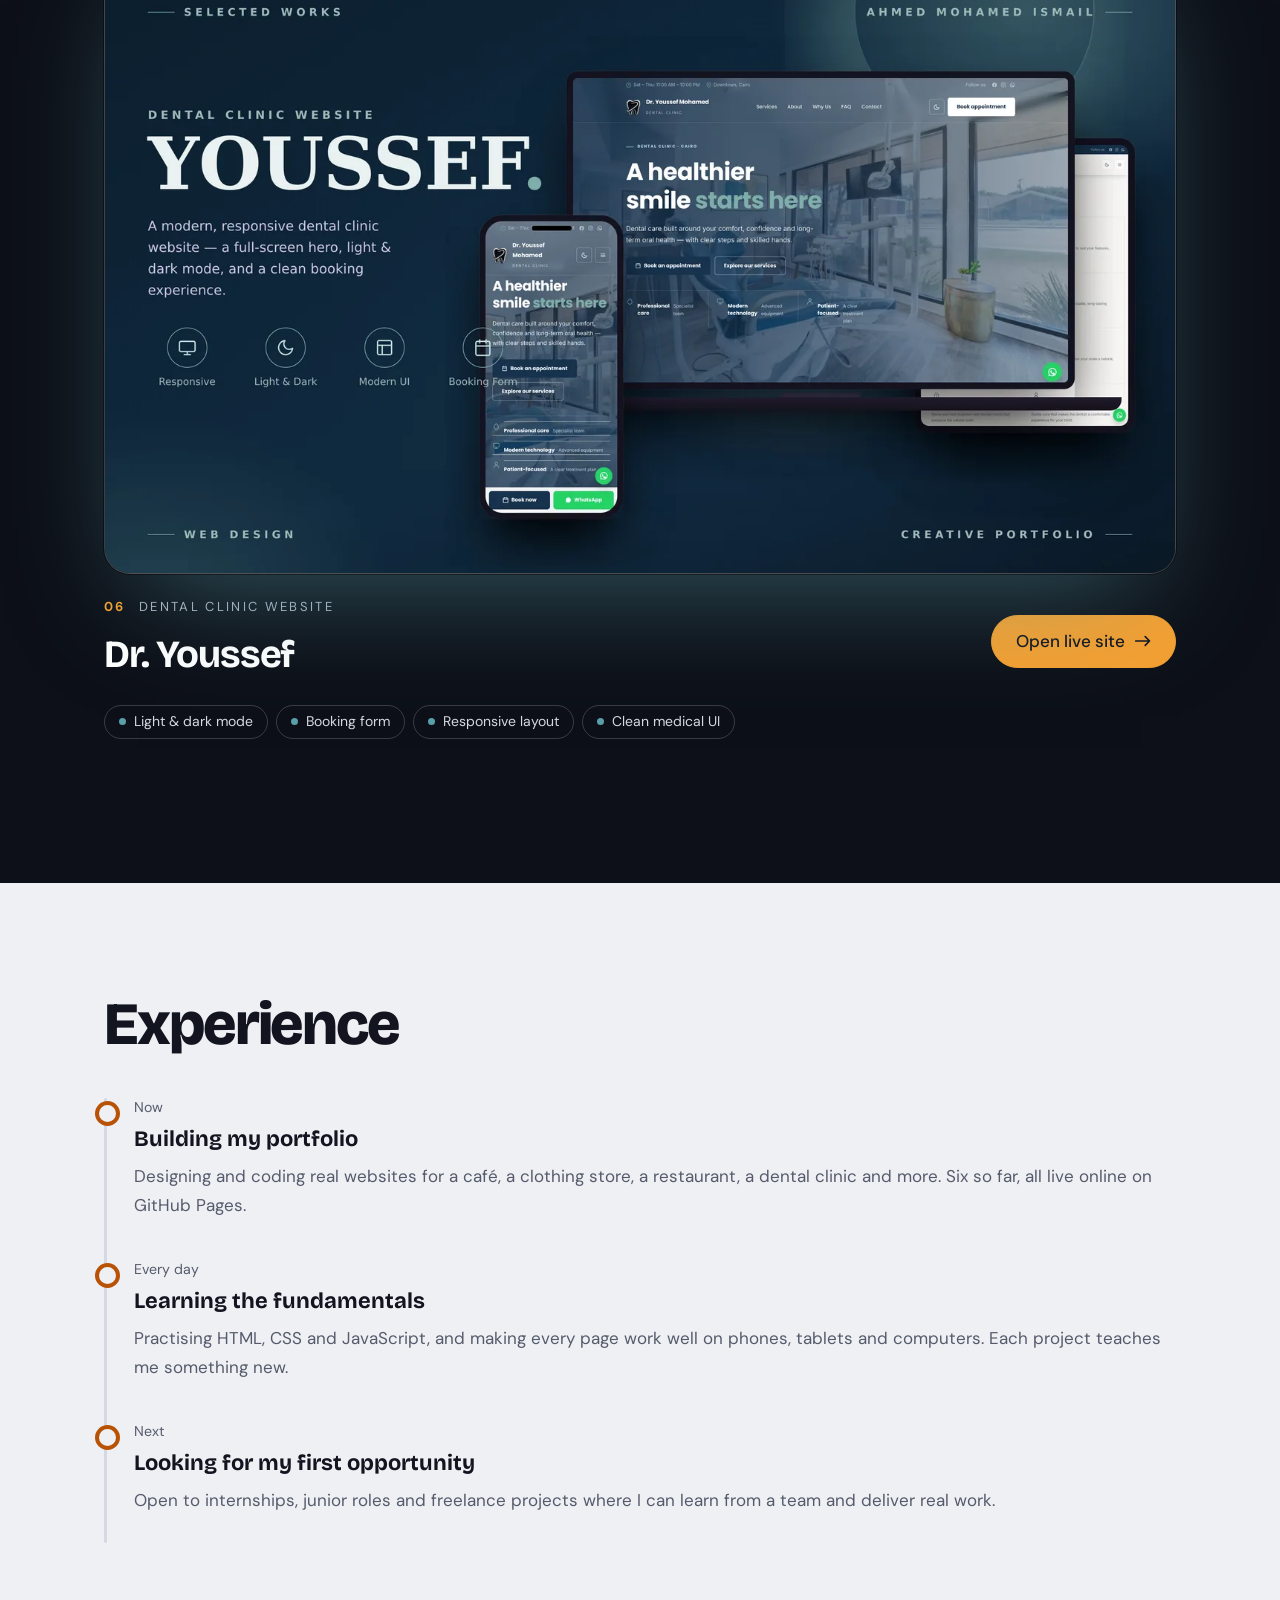
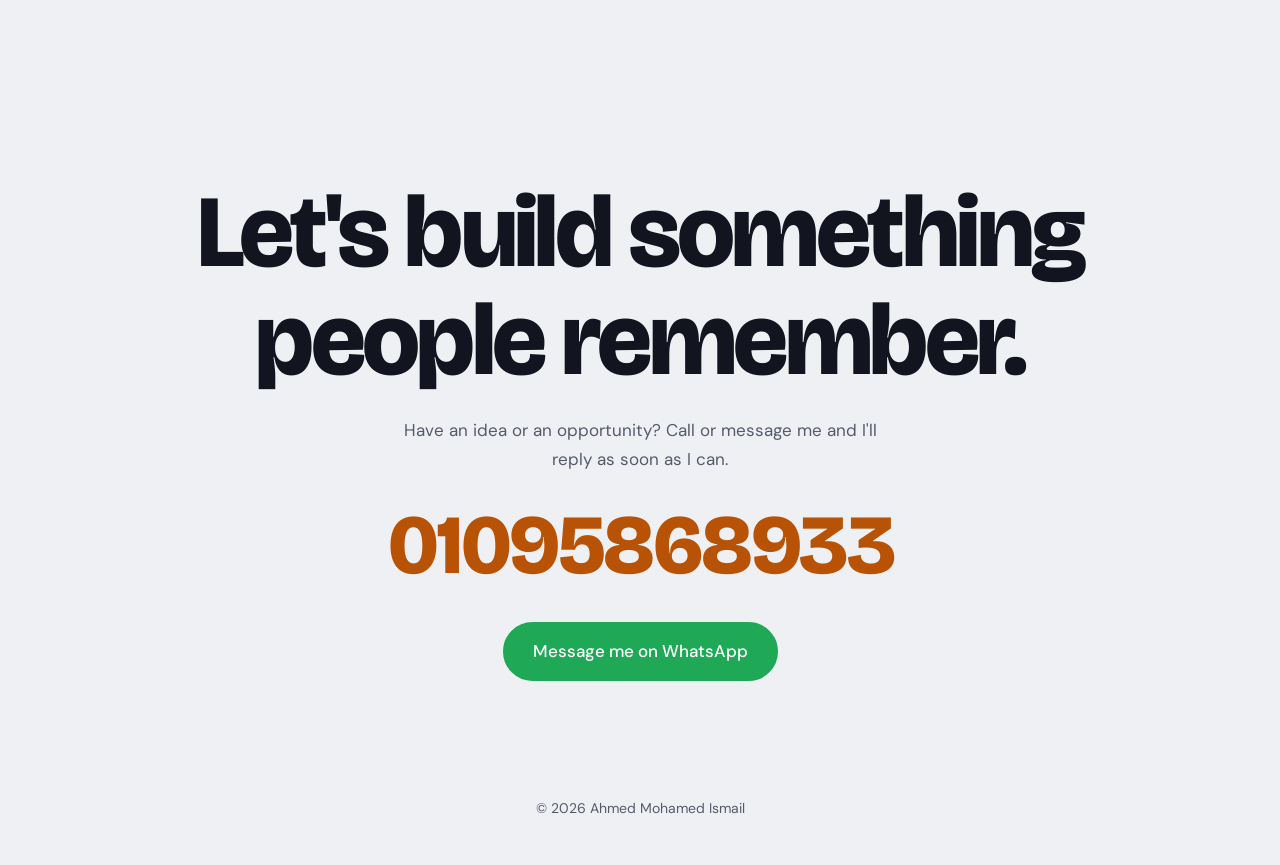
==== commit 2ce7afbf: "Add Dr. Youssef dental clinic project Co-Authored-By: Claude Sonnet 5.5 <noreply@anthropic.com> Clau" ====
--- a/index.html
+++ b/index.html
@@ -4,7 +4,7 @@
 <meta charset="utf-8">
 <meta name="viewport" content="width=device-width, initial-scale=1, viewport-fit=cover">
 <meta name="theme-color" content="#10131c">
-<meta name="description" content="Portfolio of Ahmed Mohamed Ismail, a web designer and developer in Cairo. Five live responsive websites built with HTML, CSS and JavaScript.">
+<meta name="description" content="Portfolio of Ahmed Mohamed Ismail, a web designer and developer in Cairo. Six live responsive websites built with HTML, CSS and JavaScript.">
 <title>Ahmed Mohamed Ismail | Web Designer &amp; Developer</title>
 <link rel="preconnect" href="https://fonts.googleapis.com">
 <link href="https://fonts.googleapis.com/css2?family=Bricolage+Grotesque:opsz,wght@12..96,500;12..96,700;12..96,800&family=DM+Sans:wght@400;500&display=swap" rel="stylesheet">
@@ -244,7 +244,7 @@
 .wk-card.nov{--g:rgba(168,85,247,.5);--dot:#a855f7}.wk-card.lux{--g:rgba(245,160,49,.55);--dot:#f5a031}
 body[data-theme="night"]{--bg:#0d1018;--fg:#f3efe9;--accent:#f5a031;--muted:#aeb3c2;--card:#181c28;--line:#2a3040;--on:#12151f}
 .wk-row{grid-template-columns:1fr;margin-bottom:44px}
-.wk-card.msh{--g:rgba(255,106,0,.5);--dot:#ff6a00}
+.wk-card.msh{--g:rgba(255,106,0,.5);--dot:#ff6a00}.wk-card.dnt{--g:rgba(90,160,170,.5);--dot:#5aa0aa}
 </style>
 </head>
 <body data-theme="home">
@@ -297,7 +297,7 @@
 
 <span id="projects"></span>
 <section class="wk" id="works" data-theme="night"><div class="wrap">
-  <div class="wk-head"><div><h2>Selected works</h2><p>Five recent builds, from the first idea to a live website that works on every screen.</p></div><span class="wk-count" aria-hidden="true">05</span></div>
+  <div class="wk-head"><div><h2>Selected works</h2><p>Six recent builds, from the first idea to a live website that works on every screen.</p></div><span class="wk-count" aria-hidden="true">06</span></div>
   <article class="wk-card wk-wide rose"><div class="wk-tilt"><figure class="wk-fig"><div class="wk-bar" aria-hidden="true"><span></span><span></span><span></span><em>rose-valley</em></div><div class="wk-scroll"><img src="[data-uri]" width="1440" height="810" alt="Rose Valley e-commerce website shown on a laptop, a tablet and a phone" loading="lazy" decoding="async"></div></figure></div>
       <div class="wk-meta"><div><p class="wk-n"><span>01</span> E-commerce website</p><h3>Rose Valley</h3></div><div class="wk-acts"><a class="wk-btn main" href="https://ahmedmohammed199564-collab.github.io/rose-vally/" target="_blank" rel="noopener">Open live site <svg width="16" height="12" viewBox="0 0 22 14" fill="none" stroke="currentColor" stroke-width="2.2" stroke-linecap="round" stroke-linejoin="round"><path d="M1 7h19M14 1l6 6-6 6"/></svg></a></div></div><div class="wk-feat"><span>Modern design</span><span>Responsive layout</span><span>Easy shopping</span><span>Feminine identity</span></div></article>
   <div class="wk-row">
@@ -310,13 +310,15 @@
       <div class="wk-meta"><div><p class="wk-n"><span>04</span> Travel website</p><h3>Nouvil</h3></div><div class="wk-acts"><a class="wk-btn main" href="https://ahmedmohammed199564-collab.github.io/nouvil4/" target="_blank" rel="noopener">Open site <svg width="16" height="12" viewBox="0 0 22 14" fill="none" stroke="currentColor" stroke-width="2.2" stroke-linecap="round" stroke-linejoin="round"><path d="M1 7h19M14 1l6 6-6 6"/></svg></a></div></div><div class="wk-feat"><span>Cinematic design</span><span>Immersive layout</span><span>Storytelling</span><span>Mobile friendly</span></div></article>
   <article class="wk-card wk-wide msh"><div class="wk-tilt"><figure class="wk-fig"><div class="wk-bar" aria-hidden="true"><span></span><span></span><span></span><em>mshawy</em></div><div class="wk-scroll"><img src="[data-uri]